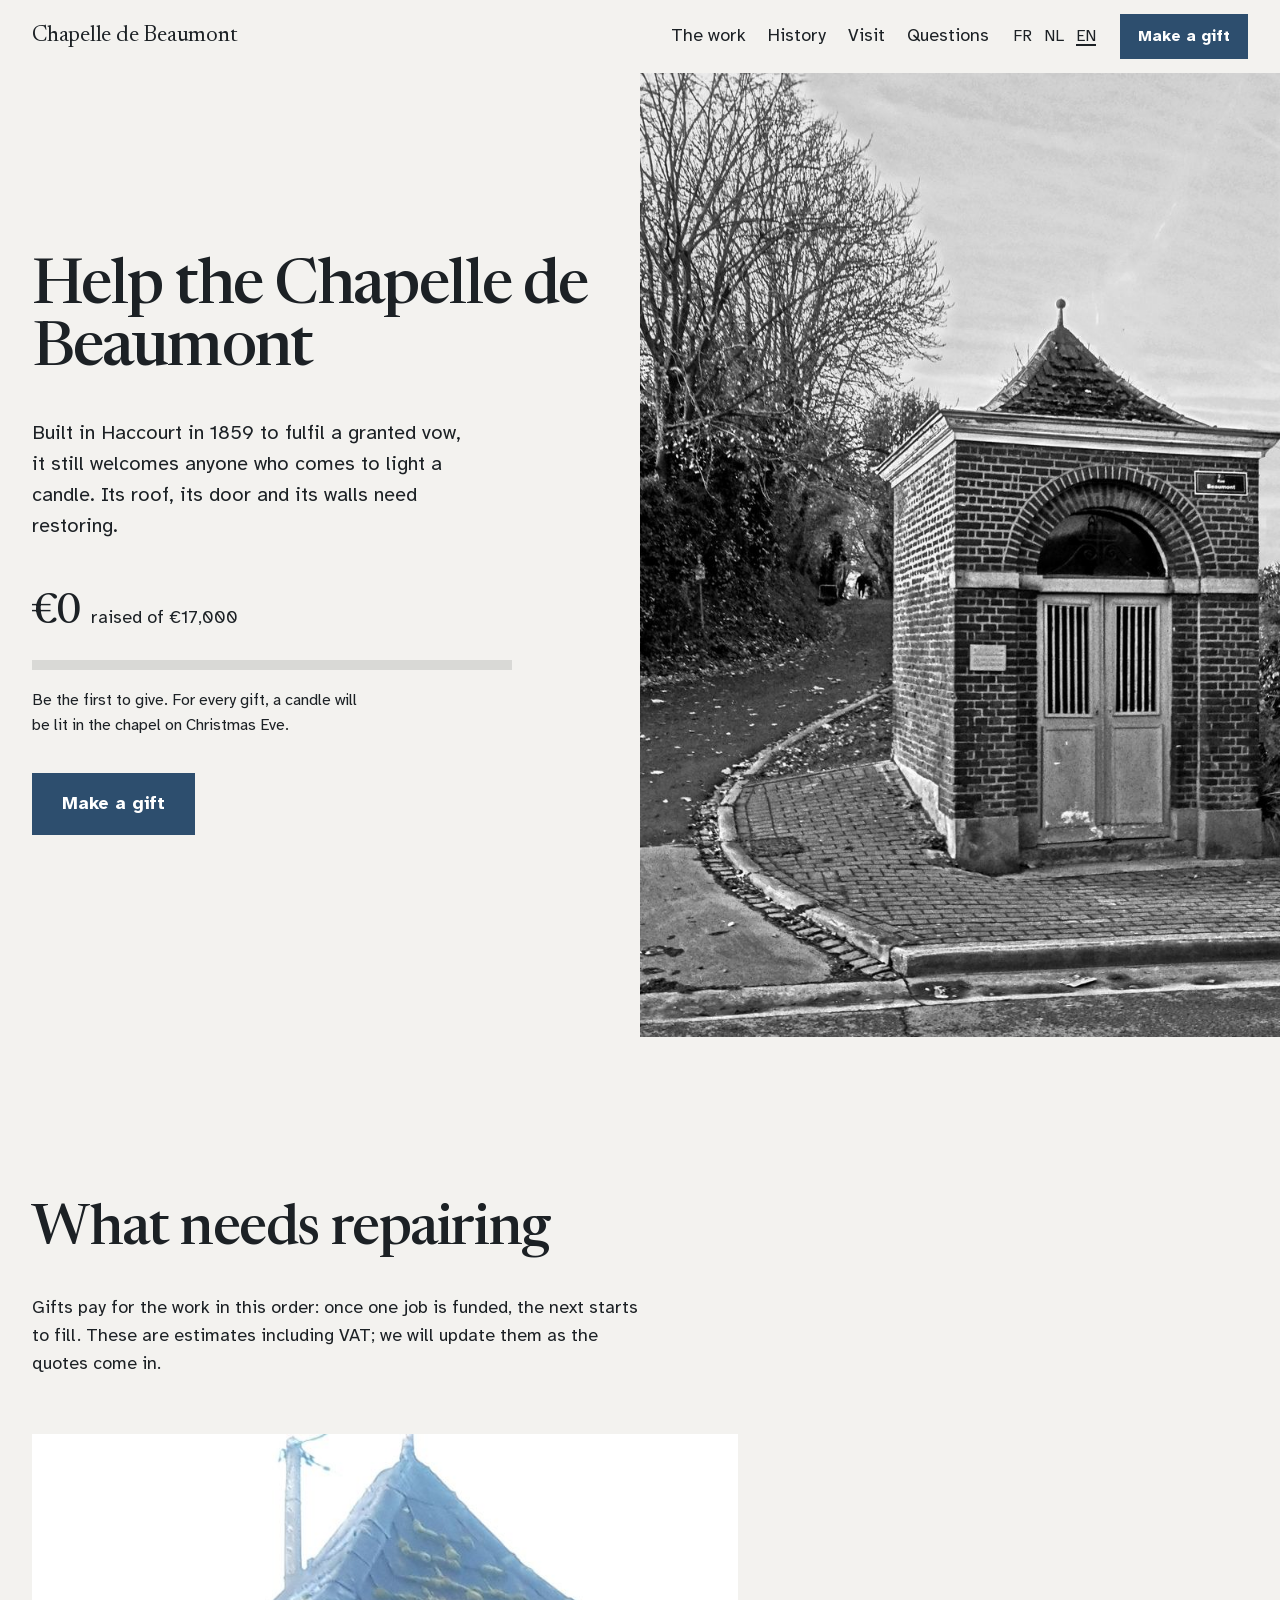
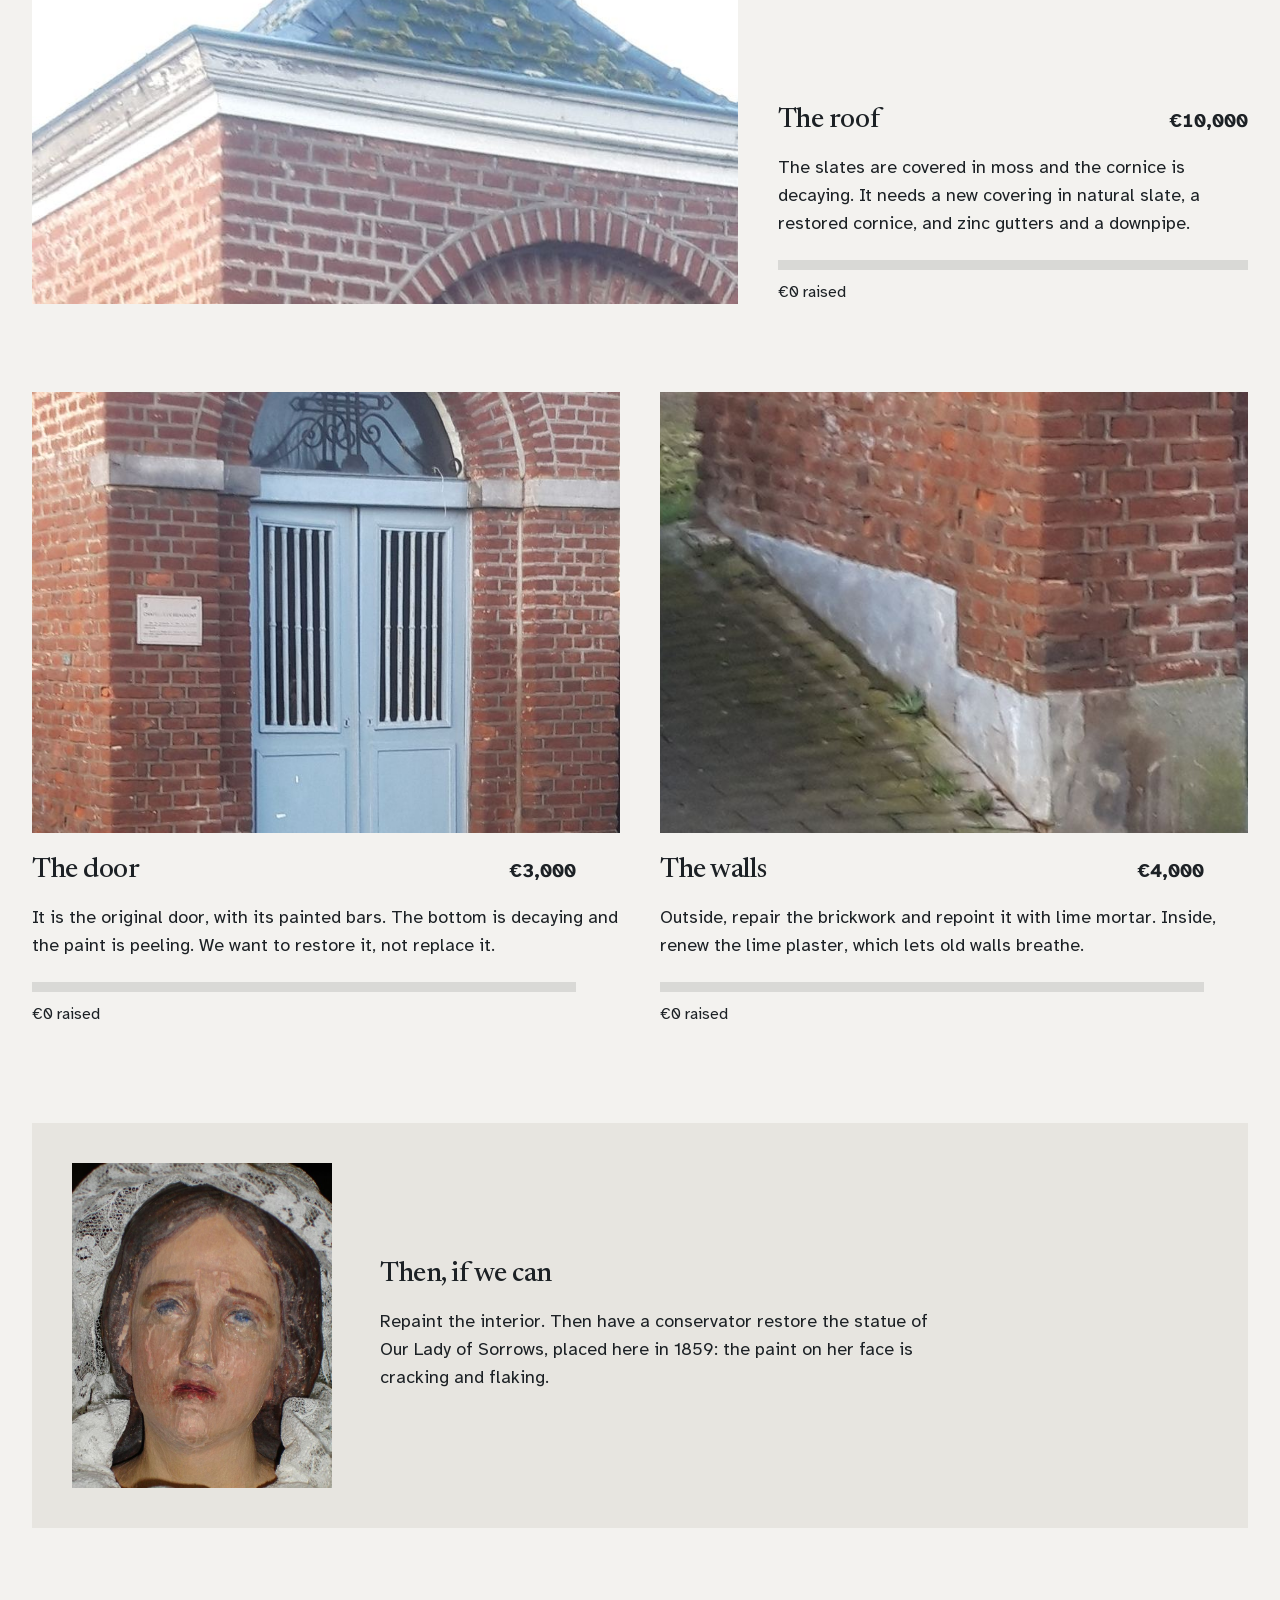
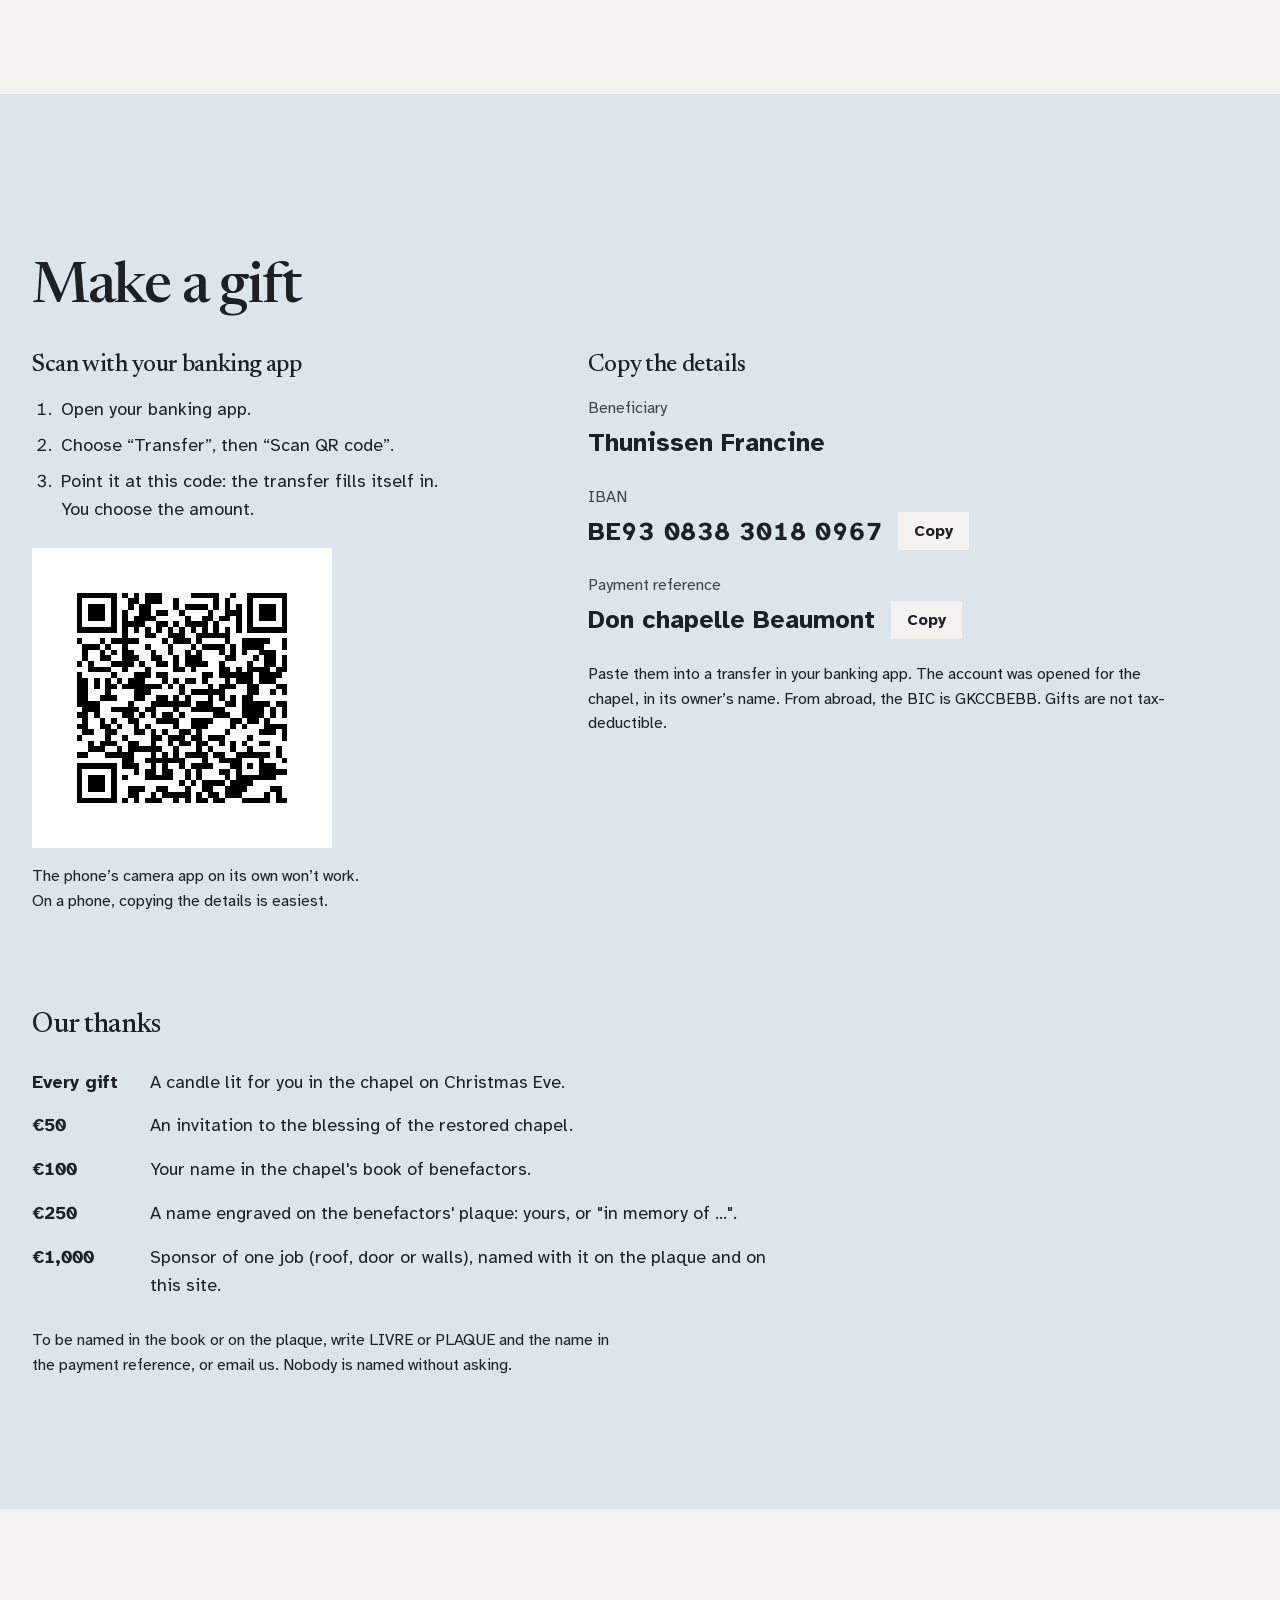
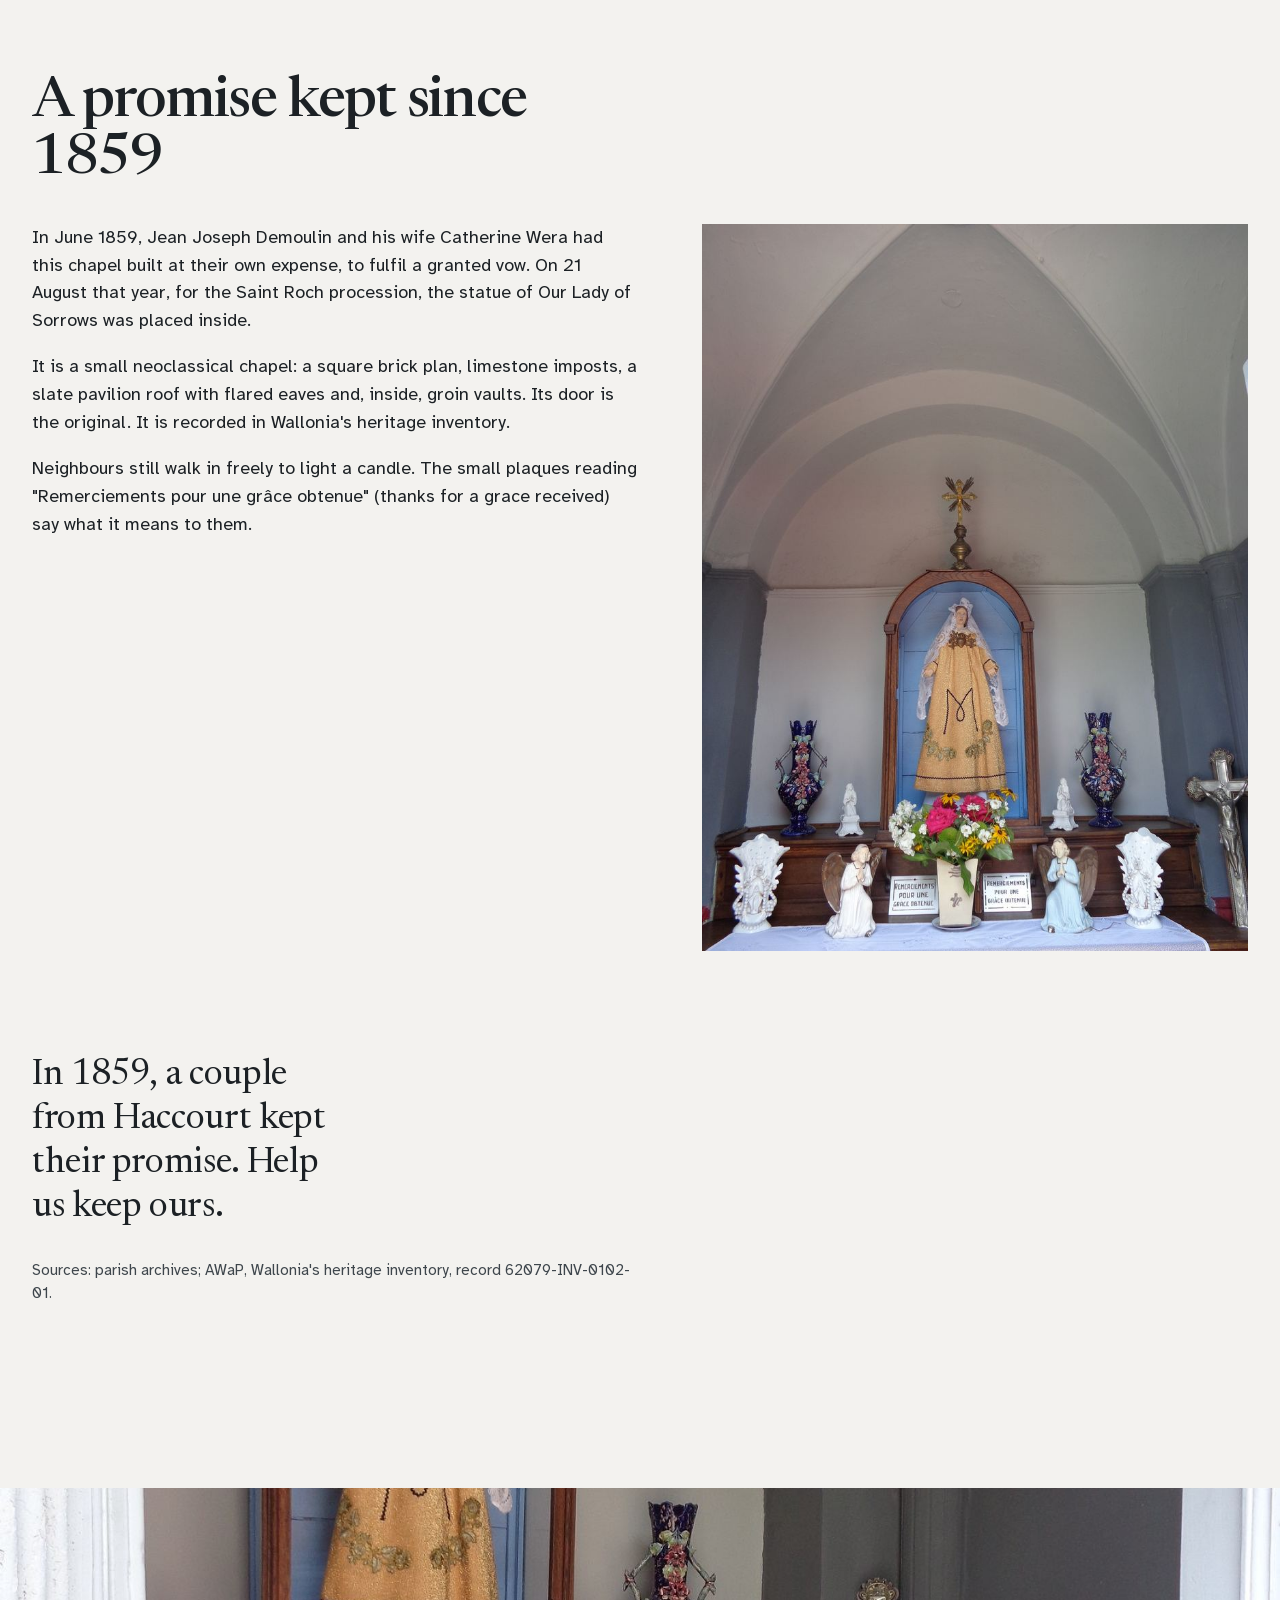
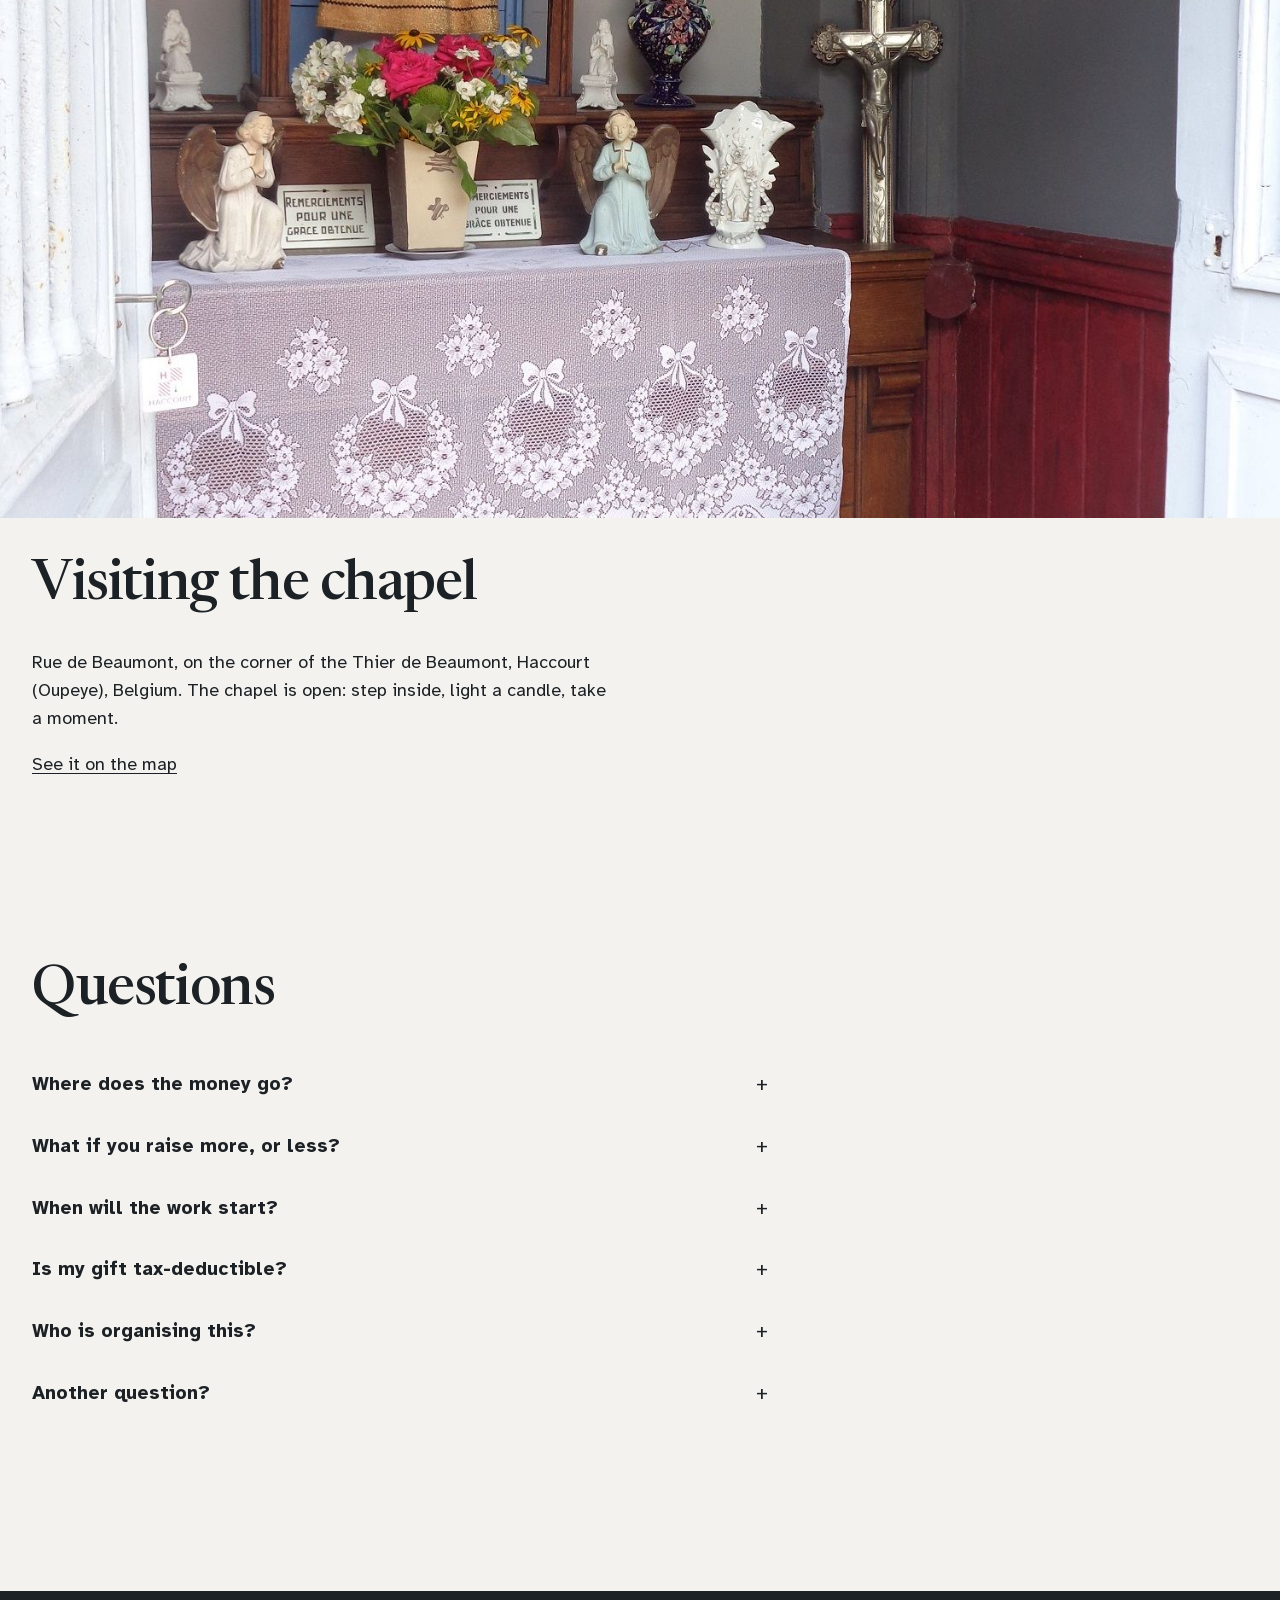
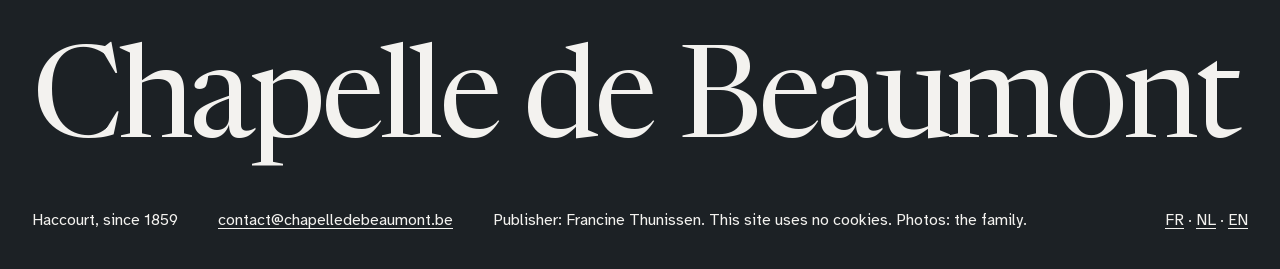
==== en/index.html @ ab26c01f "Donate section: two labelled ways to give, scan with the banking app (steps) or copy the details Co-" ====
<!doctype html>
<html lang="en">
<head>
<meta charset="utf-8">
<meta name="viewport" content="width=device-width, initial-scale=1">
<title>Chapelle de Beaumont, Haccourt: help us restore it</title>
<meta name="description" content="Built in 1859 in Haccourt, Belgium, the chapel of Our Lady of Sorrows needs a new roof, its original door restored and sound walls. We are raising €17,000.">
<link rel="canonical" href="https://chapelledebeaumont.be/en/">
<link rel="alternate" hreflang="fr" href="https://chapelledebeaumont.be/">
<link rel="alternate" hreflang="nl" href="https://chapelledebeaumont.be/nl/">
<link rel="alternate" hreflang="en" href="https://chapelledebeaumont.be/en/">
<meta property="og:type" content="website">
<meta property="og:url" content="https://chapelledebeaumont.be/en/">
<meta property="og:title" content="Help the Chapelle de Beaumont">
<meta property="og:description" content="Built in Haccourt in 1859 to fulfil a granted vow. We need €17,000 for the roof, the door and the walls. A candle on Christmas Eve for every gift.">
<meta property="og:image" content="https://chapelledebeaumont.be/img/og-en.jpg">
<meta property="og:locale" content="en_GB">
<meta name="theme-color" content="#F3F2EF">
<link rel="icon" href="/favicon.svg" type="image/svg+xml">
<link rel="stylesheet" href="/style.css">
<script type="module" src="/app.js"></script>
</head>
<body data-goal="17000" data-last-total="0" data-last-count="0" data-last-date="" data-sheet="">
<a class="skip" href="#content">Skip to content</a>

<header class="top">
  <a class="wordmark" href="/en/">Chapelle de Beaumont</a>
  <nav class="links" aria-label="Sections">
    <a href="#work">The work</a>
    <a href="#history">History</a>
    <a href="#visit">Visit</a>
    <a href="#questions">Questions</a>
  </nav>
  <nav class="langs" aria-label="Language">
    <a href="/" hreflang="fr" lang="fr">FR</a>
    <a href="/nl/" hreflang="nl" lang="nl">NL</a>
    <a href="/en/" aria-current="page" hreflang="en" lang="en">EN</a>
  </nav>
  <a class="btn btn-small" href="#give">Make a gift</a>
</header>

<main id="content">
  <section class="hero" aria-labelledby="title">
    <div class="hero-photo">
      <img src="/img/exterieur-nb-1600.jpg" srcset="/img/exterieur-nb-800.jpg 800w, /img/exterieur-nb-1600.jpg 1360w" sizes="(min-width: 900px) 50vw, 100vw" width="1360" height="2048" fetchpriority="high"
        alt="The chapel today, on the street corner: brick walls, a pointed slate roof covered in moss, a double door.">
    </div>
    <div class="hero-text">
      <h1 id="title">Help the Chapelle de Beaumont</h1>
      <p class="lede">Built in Haccourt in 1859 to fulfil a granted vow, it still welcomes anyone who comes to light a candle. Its roof, its door and its walls need restoring.</p>
      <div class="tally">
        <p class="sum"><strong data-total>€0</strong> raised of €17,000</p>
        <div class="bar" data-bar role="progressbar" aria-label="Amount raised" aria-valuemin="0" aria-valuemax="17000" aria-valuenow="0"></div>
        <p class="gifts"><span data-count>0</span> <span data-count-label data-zero="Be the first to give." data-one="gift received." data-many="gifts received.">gifts received.</span> For every gift, a candle will be lit in the chapel on Christmas Eve.</p>
      </div>
      <a class="btn" href="#give">Make a gift</a>
    </div>
  </section>

  <section class="works" id="work" aria-labelledby="work-title">
    <h2 id="work-title">What needs repairing</h2>
    <p class="intro">Gifts pay for the work in this order: once one job is funded, the next starts to fill. These are estimates including VAT; we will update them as the quotes come in.</p>

    <article class="job job-main" data-job="10000">
      <img src="/img/toit-1600.jpg" srcset="/img/toit-800.jpg 800w, /img/toit-1600.jpg 1600w" sizes="(min-width: 900px) 58vw, 100vw" loading="lazy"
        alt="The slate roof with moss on the slates, above the white cornice whose paint is flaking.">
      <div>
        <h3>The roof <span class="amount">€10,000</span></h3>
        <p>The slates are covered in moss and the cornice is decaying. It needs a new covering in natural slate, a restored cornice, and zinc gutters and a downpipe.</p>
        <div class="bar" aria-hidden="true"></div>
        <p class="raised"><span data-raised>€0</span> raised</p>
      </div>
    </article>

    <div class="job-pair">
      <article class="job" data-job="3000">
        <img src="/img/porte-1600.jpg" srcset="/img/porte-800.jpg 800w, /img/porte-1600.jpg 1600w" sizes="(min-width: 900px) 45vw, 100vw" loading="lazy"
          alt="The pale-blue double door with its bars; the paint is peeling at the bottom.">
        <h3>The door <span class="amount">€3,000</span></h3>
        <p>It is the original door, with its painted bars. The bottom is decaying and the paint is peeling. We want to restore it, not replace it.</p>
        <div class="bar" aria-hidden="true"></div>
        <p class="raised"><span data-raised>€0</span> raised</p>
      </article>
      <article class="job" data-job="4000">
        <img src="/img/murs-1600.jpg" srcset="/img/murs-800.jpg 800w, /img/murs-1600.jpg 1125w" sizes="(min-width: 900px) 45vw, 100vw" loading="lazy"
          alt="The brick wall and the bluestone base, stained green by algae.">
        <h3>The walls <span class="amount">€4,000</span></h3>
        <p>Outside, repair the brickwork and repoint it with lime mortar. Inside, renew the lime plaster, which lets old walls breathe.</p>
        <div class="bar" aria-hidden="true"></div>
        <p class="raised"><span data-raised>€0</span> raised</p>
      </article>
    </div>

    <div class="next">
      <img src="/img/visage-800.jpg" width="800" height="1000" loading="lazy"
        alt="The painted face of the statue of Our Lady; the paint is cracked and flaking.">
      <div>
        <h3>Then, if we can</h3>
        <p>Repaint the interior. Then have a conservator restore the statue of Our Lady of Sorrows, placed here in 1859: the paint on her face is cracking and flaking.</p>
      </div>
    </div>
  </section>

  <section class="give" id="give" aria-labelledby="give-title">
    <h2 id="give-title">Make a gift</h2>
    <div class="give-grid">
      <div class="bank">
        <h3>Copy the details</h3>
        <dl>
          <dt>Beneficiary</dt>
          <dd>Thunissen Francine</dd>
          <dt>IBAN</dt>
          <dd><span class="iban">BE93 0838 3018 0967</span> <button class="copy" type="button" data-copy="BE93083830180967" data-done="Copied">Copy</button></dd>
          <dt>Payment reference</dt>
          <dd>Don chapelle Beaumont <button class="copy" type="button" data-copy="Don chapelle Beaumont" data-done="Copied">Copy</button></dd>
        </dl>
        <p class="small">Paste them into a transfer in your banking app. The account was opened for the chapel, in its owner’s name. From abroad, the BIC is GKCCBEBB. Gifts are not tax-deductible.</p>
      </div>
      <div class="scan">
        <h3>Scan with your banking app</h3>
        <ol class="steps">
          <li>Open your banking app.</li>
          <li>Choose “Transfer”, then “Scan QR code”.</li>
          <li>Point it at this code: the transfer fills itself in. You choose the amount.</li>
        </ol>
        <div class="qr-tile"><img src="/qr-virement.svg?v=2" width="300" height="300" alt="Payment QR code: transfer to Thunissen Francine, BE93 0838 3018 0967, reference “Don chapelle Beaumont”."></div>
        <p class="small">The phone’s camera app on its own won’t work. On a phone, copying the details is easiest.</p>
      </div>
    </div>

    <h3>Our thanks</h3>
    <dl class="thanks">
      <dt>Every gift</dt><dd>A candle lit for you in the chapel on Christmas Eve.</dd>
      <dt>€50</dt><dd>An invitation to the blessing of the restored chapel.</dd>
      <dt>€100</dt><dd>Your name in the chapel's book of benefactors.</dd>
      <dt>€250</dt><dd>A name engraved on the benefactors' plaque: yours, or "in memory of …".</dd>
      <dt>€1,000</dt><dd>Sponsor of one job (roof, door or walls), named with it on the plaque and on this site.</dd>
    </dl>
    <p class="small">To be named in the book or on the plaque, write LIVRE or PLAQUE and the name in the payment reference, or email us. Nobody is named without asking.</p>
  </section>

  <section class="story" id="history" aria-labelledby="history-title">
    <h2 id="history-title">A promise kept since 1859</h2>
    <div class="story-grid">
      <div class="story-text">
        <p>In June 1859, Jean Joseph Demoulin and his wife Catherine Wera had this chapel built at their own expense, to fulfil a granted vow. On 21 August that year, for the Saint Roch procession, the statue of Our Lady of Sorrows was placed inside.</p>
        <p>It is a small neoclassical chapel: a square brick plan, limestone imposts, a slate pavilion roof with flared eaves and, inside, groin vaults. Its door is the original. It is recorded in Wallonia's heritage inventory.</p>
        <p>Neighbours still walk in freely to light a candle. The small plaques reading "Remerciements pour une grâce obtenue" (thanks for a grace received) say what it means to them.</p>
      </div>
      <img src="/img/interieur-1600.jpg" srcset="/img/interieur-800.jpg 800w, /img/interieur-1600.jpg 1500w" sizes="(min-width: 900px) 45vw, 100vw" loading="lazy"
        alt="The altar: the dressed statue of Our Lady of Sorrows in her blue niche, between vases, angels and plaques of thanks.">
    </div>
    <blockquote class="statement"><p>In 1859, a couple from Haccourt kept their promise. Help us keep ours.</p></blockquote>
    <p class="source">Sources: parish archives; AWaP, Wallonia's heritage inventory, record 62079-INV-0102-01.</p>
  </section>

  <section class="visit" id="visit" aria-labelledby="visit-title">
    <img src="/img/bougies-1600.jpg" srcset="/img/bougies-800.jpg 800w, /img/bougies-1600.jpg 1500w" sizes="100vw" loading="lazy"
      alt="The interior seen through the open door: the statue, flowers and lit candles.">
    <div class="visit-text">
      <h2 id="visit-title">Visiting the chapel</h2>
      <p>Rue de Beaumont, on the corner of the Thier de Beaumont, Haccourt (Oupeye), Belgium. The chapel is open: step inside, light a candle, take a moment.</p>
      <p><a href="https://maps.app.goo.gl/DFtRdm73fBxWgoe66">See it on the map</a></p>
    </div>
  </section>

  <section class="faq" id="questions" aria-labelledby="questions-title">
    <h2 id="questions-title">Questions</h2>
    <details><summary>Where does the money go?</summary><p>Into a savings account opened for the chapel, in the name of its owner, Francine Thunissen. It is used only for the work. We will post progress and spending here.</p></details>
    <details><summary>What if you raise more, or less?</summary><p>The work is done in order: the roof, the door, then the walls. Any money left over goes to the next job: the interior paintwork, then the statue.</p></details>
    <details><summary>When will the work start?</summary><p>Once the money for the roof is in and the Walloon Region has answered our request for a small-heritage grant: the rules forbid starting before its decision. We will announce the date here.</p></details>
    <details><summary>Is my gift tax-deductible?</summary><p>No. The chapel belongs to a family, not to a registered charity.</p></details>
    <details><summary>Who is organising this?</summary><p>Francine Thunissen, the chapel's owner, with her family.</p></details>
    <details><summary>Another question?</summary><p>Email <a href="mailto:contact@chapelledebeaumont.be">contact@chapelledebeaumont.be</a>.</p></details>
  </section>
</main>

<footer class="foot">
  <p class="foot-name">Chapelle de Beaumont</p>
  <div class="foot-row">
    <p>Haccourt, since 1859</p>
    <p><a href="mailto:contact@chapelledebeaumont.be">contact@chapelledebeaumont.be</a></p>
    <p>Publisher: Francine Thunissen. This site uses no cookies. Photos: the family.</p>
    <nav aria-label="Language"><a href="/" lang="fr">FR</a> · <a href="/nl/" lang="nl">NL</a> · <a href="/en/" lang="en">EN</a></nav>
  </div>
</footer>
</body>
</html>
---- style.css ----
@font-face {
  font-family: 'Atkinson Hyperlegible';
  font-style: normal;
  font-weight: 400;
  font-display: swap;
  src: url(/fonts/atkinson-hyperlegible-400-latin-ext.woff2) format('woff2');
  unicode-range: U+0100-02BA, U+02BD-02C5, U+02C7-02CC, U+02CE-02D7, U+02DD-02FF, U+0304, U+0308, U+0329, U+1D00-1DBF, U+1E00-1E9F, U+1EF2-1EFF, U+2020, U+20A0-20AB, U+20AD-20C4, U+2113, U+2C60-2C7F, U+A720-A7FF;
}
@font-face {
  font-family: 'Atkinson Hyperlegible';
  font-style: normal;
  font-weight: 400;
  font-display: swap;
  src: url(/fonts/atkinson-hyperlegible-400-latin.woff2) format('woff2');
  unicode-range: U+0000-00FF, U+0131, U+0152-0153, U+02BB-02BC, U+02C6, U+02DA, U+02DC, U+0304, U+0308, U+0329, U+2000-206F, U+20AC, U+2122, U+2191, U+2193, U+2212, U+2215, U+FEFF, U+FFFD;
}
@font-face {
  font-family: 'Atkinson Hyperlegible';
  font-style: normal;
  font-weight: 700;
  font-display: swap;
  src: url(/fonts/atkinson-hyperlegible-700-latin-ext.woff2) format('woff2');
  unicode-range: U+0100-02BA, U+02BD-02C5, U+02C7-02CC, U+02CE-02D7, U+02DD-02FF, U+0304, U+0308, U+0329, U+1D00-1DBF, U+1E00-1E9F, U+1EF2-1EFF, U+2020, U+20A0-20AB, U+20AD-20C4, U+2113, U+2C60-2C7F, U+A720-A7FF;
}
@font-face {
  font-family: 'Atkinson Hyperlegible';
  font-style: normal;
  font-weight: 700;
  font-display: swap;
  src: url(/fonts/atkinson-hyperlegible-700-latin.woff2) format('woff2');
  unicode-range: U+0000-00FF, U+0131, U+0152-0153, U+02BB-02BC, U+02C6, U+02DA, U+02DC, U+0304, U+0308, U+0329, U+2000-206F, U+20AC, U+2122, U+2191, U+2193, U+2212, U+2215, U+FEFF, U+FFFD;
}
@font-face {
  font-family: 'Newsreader';
  font-style: normal;
  font-weight: 400 600;
  font-display: swap;
  src: url(/fonts/newsreader-400-600-latin-ext.woff2) format('woff2');
  unicode-range: U+0100-02BA, U+02BD-02C5, U+02C7-02CC, U+02CE-02D7, U+02DD-02FF, U+0304, U+0308, U+0329, U+1D00-1DBF, U+1E00-1E9F, U+1EF2-1EFF, U+2020, U+20A0-20AB, U+20AD-20C4, U+2113, U+2C60-2C7F, U+A720-A7FF;
}
@font-face {
  font-family: 'Newsreader';
  font-style: normal;
  font-weight: 400 600;
  font-display: swap;
  src: url(/fonts/newsreader-400-600-latin.woff2) format('woff2');
  unicode-range: U+0000-00FF, U+0131, U+0152-0153, U+02BB-02BC, U+02C6, U+02DA, U+02DC, U+0304, U+0308, U+0329, U+2000-206F, U+20AC, U+2122, U+2191, U+2193, U+2212, U+2215, U+FEFF, U+FFFD;
}
:root {
  --ground: #F3F2EF;
  --ink: #1C2125;
  --muted: #3E464C;
  --accent: #2D4E6E;
  --accent-hover: #233F5A;
  --field: #DCE5EC;
  --tone: #E7E5E0;
  --flame: #E9A23B;
  --serif: "Newsreader", Georgia, "Times New Roman", serif;
  --sans: "Atkinson Hyperlegible", system-ui, sans-serif;
  --ease-out: cubic-bezier(0.23, 1, 0.32, 1);
  --gutter: clamp(16px, 4vw, 32px);
  --gap: clamp(96px, 13vw, 200px);
}

* { box-sizing: border-box; }
html { -webkit-text-size-adjust: 100%; scroll-behavior: smooth; }
body { margin: 0; background: var(--ground); color: var(--ink); font: 400 1.125rem/1.55 var(--sans); }
img { display: block; max-width: 100%; height: auto; }
a { color: inherit; text-underline-offset: 0.18em; }
:focus-visible { outline: 3px solid var(--flame); outline-offset: 3px; }

h1, h2, h3 { font-family: var(--serif); font-weight: 500; margin: 0; }
h1 { font-size: clamp(2.6rem, 4.9vw, 4.6rem); line-height: 0.98; letter-spacing: -0.03em; max-width: 15ch; }
h2 { font-size: clamp(2.1rem, 4.4vw, 3.6rem); line-height: 1.02; letter-spacing: -0.025em; margin-bottom: 0.6em; max-width: 16ch; }
h3 { font-size: clamp(1.5rem, 2.2vw, 1.9rem); line-height: 1.1; letter-spacing: -0.015em; }

.skip { position: absolute; left: -9999px; }
.skip:focus { left: var(--gutter); top: 8px; z-index: 2; background: var(--ink); color: var(--ground); padding: 8px 14px; }

/* Header */
.top { display: flex; align-items: center; gap: 24px; padding: 14px var(--gutter); }
.wordmark { font-family: var(--serif); font-size: 1.4rem; letter-spacing: -0.01em; text-decoration: none; margin-right: auto; }
.links, .langs { display: flex; gap: 22px; }
.langs { gap: 12px; font-size: 1rem; }
.links a, .langs a { text-decoration: none; }
.langs [aria-current] { text-decoration: underline; text-decoration-thickness: 2px; }
@media (hover: hover) and (pointer: fine) {
  .links a:hover, .langs a:hover { text-decoration: underline; }
}
@media (max-width: 899px) { .links, .top .btn-small { display: none; } }

/* Buttons */
.btn {
  display: inline-block; background: var(--accent); color: #fff; font-weight: 700; text-decoration: none;
  padding: 17px 30px; transition: transform 160ms var(--ease-out), background-color 160ms ease;
}
.btn:active { transform: scale(0.97); }
@media (hover: hover) and (pointer: fine) { .btn:hover { background: var(--accent-hover); } }
.btn-small { padding: 10px 18px; font-size: 1rem; }

/* Hero */
.hero-photo img { width: 100%; aspect-ratio: 4 / 5; object-fit: cover; object-position: 50% 45%; }
.hero-text { padding: 32px var(--gutter) 0; }
.lede { font-size: 1.25rem; max-width: 34ch; margin: 36px 0 0; }
.tally { margin: 40px 0 36px; max-width: 30rem; }
.sum { margin: 0 0 14px; }
.sum strong { font-family: var(--serif); font-size: 2.6rem; font-weight: 500; letter-spacing: -0.02em; font-variant-numeric: tabular-nums; margin-right: 6px; }
@media (min-width: 900px) {
  .hero { display: grid; grid-template-columns: minmax(0, 1fr) minmax(0, 1fr); min-height: calc(100svh - 70px); }
  .hero-photo { order: 2; }
  .hero-photo img { height: 100%; aspect-ratio: auto; }
  .hero-text { align-self: center; padding: 48px var(--gutter) 64px; }
}

/* Progress */
.bar { height: 10px; background: rgba(28, 33, 37, 0.12); position: relative; overflow: hidden; }
.bar::after {
  content: ""; position: absolute; inset: 0; background: var(--accent);
  transform-origin: left; transform: scaleX(var(--p, 0)); transition: transform 900ms var(--ease-out);
}
.gifts { margin: 18px 0 0; font-size: 1rem; max-width: 34ch; }

/* Sections */
section:not(.hero) { padding: var(--gap) var(--gutter) 0; }
.intro { max-width: 52ch; margin: 0 0 56px; }
.job img { width: 100%; aspect-ratio: 4 / 3; object-fit: cover; margin-bottom: 22px; }
.job h3 { display: flex; justify-content: space-between; align-items: baseline; gap: 16px; max-width: 34rem; }
.amount { font-family: var(--sans); font-size: 1.2rem; font-weight: 700; letter-spacing: 0; font-variant-numeric: tabular-nums; }
.job p { max-width: 52ch; }
.job .bar { max-width: 34rem; margin-top: 22px; }
.raised { font-size: 1rem; margin: 10px 0 0; }
.job-main img { aspect-ratio: 3 / 2; }
.job-pair { display: grid; gap: 64px; margin-top: 88px; }
@media (min-width: 900px) {
  .job-main { display: grid; grid-template-columns: minmax(0, 1.5fr) minmax(0, 1fr); gap: 40px; align-items: end; }
  .job-main img { margin-bottom: 0; }
  .job-pair { grid-template-columns: 1fr 1fr; gap: 40px; }
}

.next { display: grid; gap: 28px; margin-top: 96px; background: var(--tone); padding: 28px; }
.next img { width: 100%; max-width: 320px; aspect-ratio: 4 / 5; object-fit: cover; }
.next p { max-width: 46ch; margin-bottom: 0; }
@media (min-width: 700px) { .next { grid-template-columns: 260px minmax(0, 1fr); align-items: center; padding: 40px; gap: 48px; } }

/* Give */
section.give { background: var(--field); margin-top: var(--gap); padding-bottom: clamp(80px, 9vw, 140px); }
.give-grid { display: grid; gap: 48px; }
@media (min-width: 900px) { .give-grid { grid-template-columns: minmax(0, 1fr) minmax(0, 1.3fr); } .give-grid .scan { order: -1; } }
.bank dl { margin: 0 0 20px; }
.bank dt { color: var(--muted); font-size: 1rem; }
.bank dd { margin: 2px 0 22px; font-size: clamp(1.3rem, 2.4vw, 1.6rem); font-weight: 700; display: flex; flex-wrap: wrap; align-items: center; gap: 10px 16px; }
.iban { font-variant-numeric: tabular-nums; letter-spacing: 0.03em; }
.copy {
  font: 700 1rem var(--sans); background: var(--ground); color: var(--ink); border: 0; padding: 9px 16px; cursor: pointer;
  transition: transform 160ms var(--ease-out), background-color 160ms ease, color 160ms ease;
}
.copy:active { transform: scale(0.97); }
.copy[data-copied] { background: var(--accent); color: #fff; }
.qr-tile { background: #fff; width: min(100%, 300px); aspect-ratio: 1; padding: 22px; display: grid; place-items: center; text-align: center; color: var(--muted); font-size: 1rem; }
.qr-tile img { width: 100%; height: auto; }
.give > h3 { margin-top: 80px; }
.give-grid h3 { font-size: 1.5rem; margin-bottom: 18px; }
.steps { margin: 0 0 24px; padding-left: 1.4em; max-width: 36ch; }
.steps li { margin-bottom: 8px; padding-left: 4px; }
.scan .small { margin-top: 16px; max-width: 34ch; }
.thanks { display: grid; grid-template-columns: max-content minmax(0, 1fr); gap: 16px 32px; margin: 28px 0; max-width: 46rem; }
.thanks dt { font-weight: 700; font-variant-numeric: tabular-nums; }
.thanks dd { margin: 0; }
.small { font-size: 1rem; max-width: 60ch; }

/* Story */
.story-grid { display: grid; gap: 40px; }
.story-text p { max-width: 58ch; margin: 0 0 1em; }
.story-grid img { width: 100%; aspect-ratio: 3 / 4; object-fit: cover; }
@media (min-width: 900px) { .story-grid { grid-template-columns: minmax(0, 1fr) minmax(0, 0.9fr); gap: 64px; align-items: start; } }
.statement { margin: 104px 0 0; max-width: 26ch; }
.statement p { font-family: var(--serif); font-size: clamp(1.55rem, 3vw, 2.25rem); line-height: 1.22; letter-spacing: -0.01em; margin: 0; }
.source { font-size: 0.95rem; color: var(--muted); margin-top: 28px; max-width: 60ch; }

/* Visit */
section.visit { padding-left: 0; padding-right: 0; }
.visit img { width: 100%; height: min(70vh, 640px); object-fit: cover; object-position: 50% 55%; }
.visit-text { padding: 40px var(--gutter) 0; max-width: 40rem; }

/* Questions */
.faq details { padding: 16px 0; max-width: 46rem; }
.faq summary { font-weight: 700; font-size: 1.2rem; cursor: pointer; list-style: none; display: flex; justify-content: space-between; gap: 16px; }
.faq summary::-webkit-details-marker { display: none; }
.faq summary::after { content: "+"; font-weight: 400; }
.faq details[open] summary::after { content: "–"; }
.faq details p { margin: 10px 0 0; max-width: 60ch; }

/* Footer */
.foot { margin-top: var(--gap); background: var(--ink); color: var(--ground); padding: 56px var(--gutter) 36px; }
.foot-name { font-family: var(--serif); font-size: clamp(2.6rem, 10vw, 9rem); line-height: 0.95; letter-spacing: -0.035em; margin: 0 0 40px; }
.foot-row { display: grid; gap: 10px; font-size: 1rem; }
.foot-row p { margin: 0; }
@media (min-width: 900px) { .foot-row { grid-template-columns: auto auto minmax(0, 1fr) auto; gap: 40px; } }

@media (prefers-reduced-motion: reduce) {
  html { scroll-behavior: auto; }
  .bar::after { transition: none; }
}
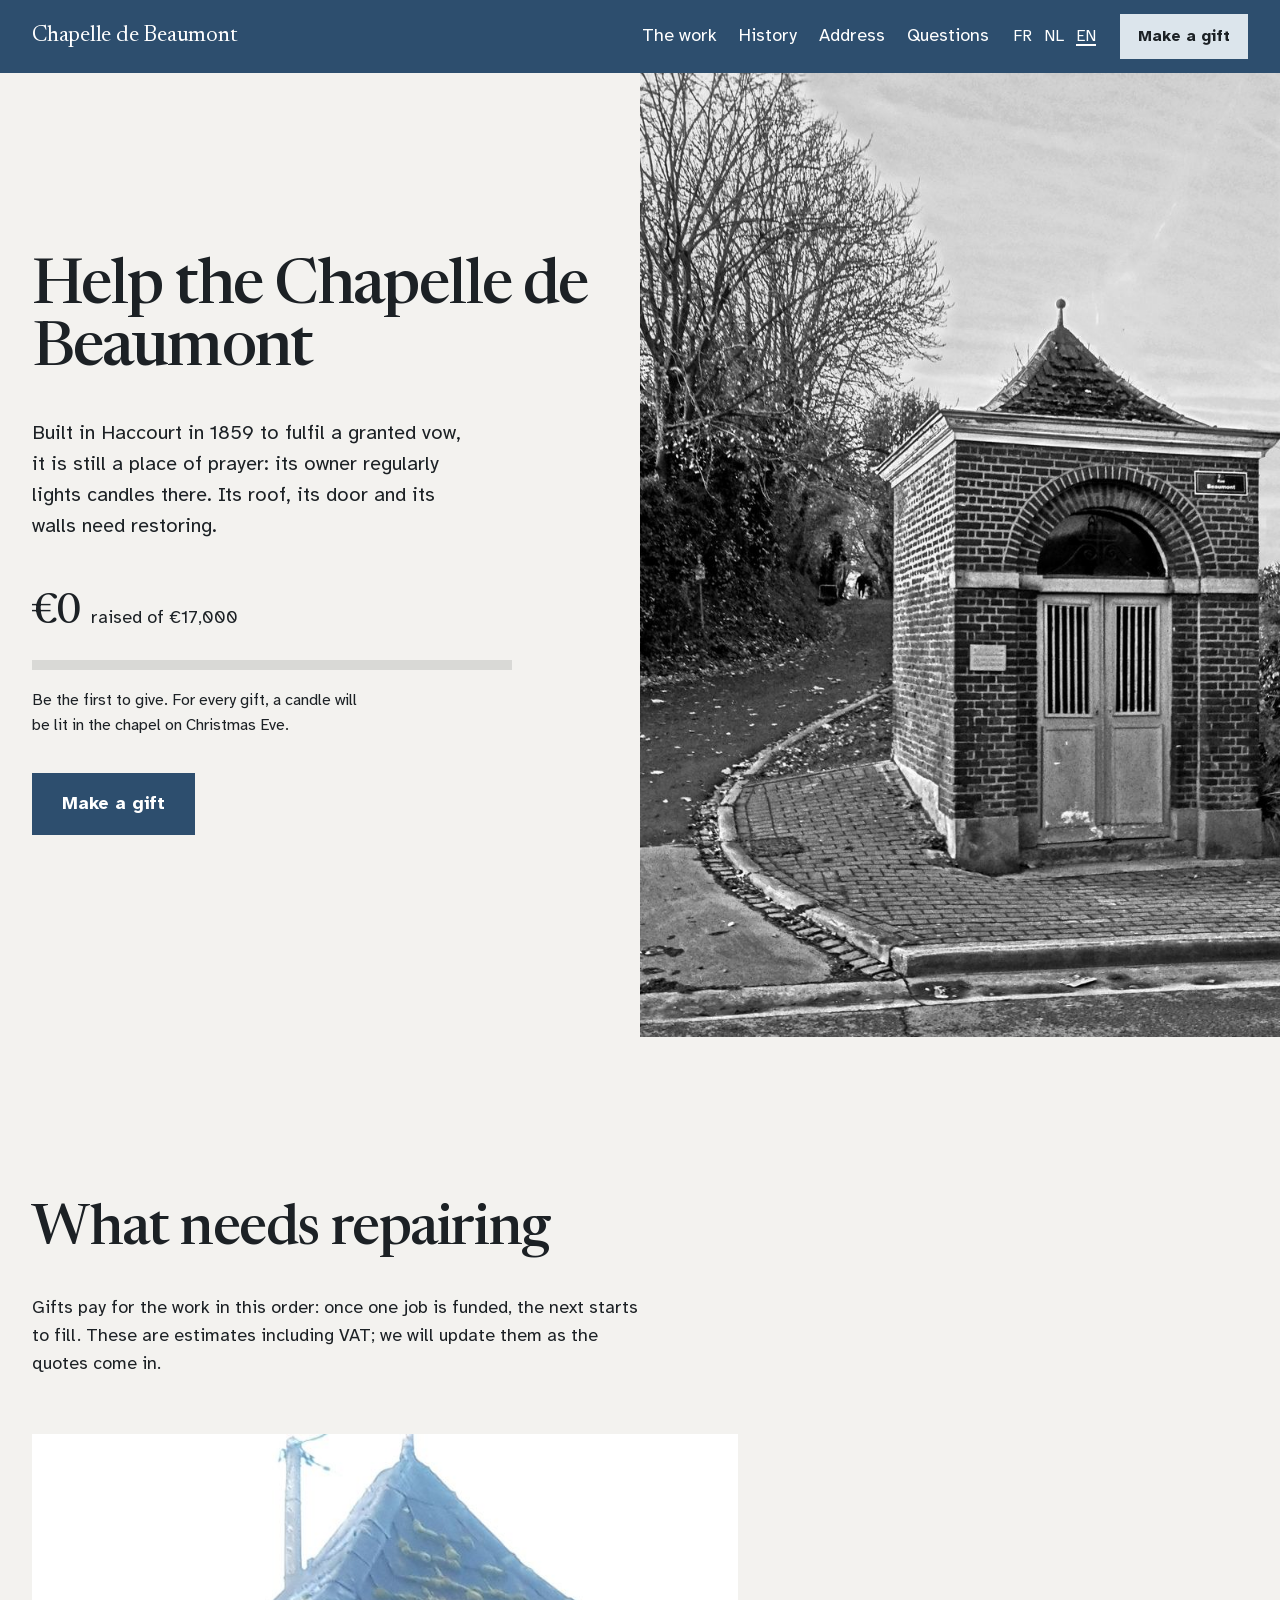
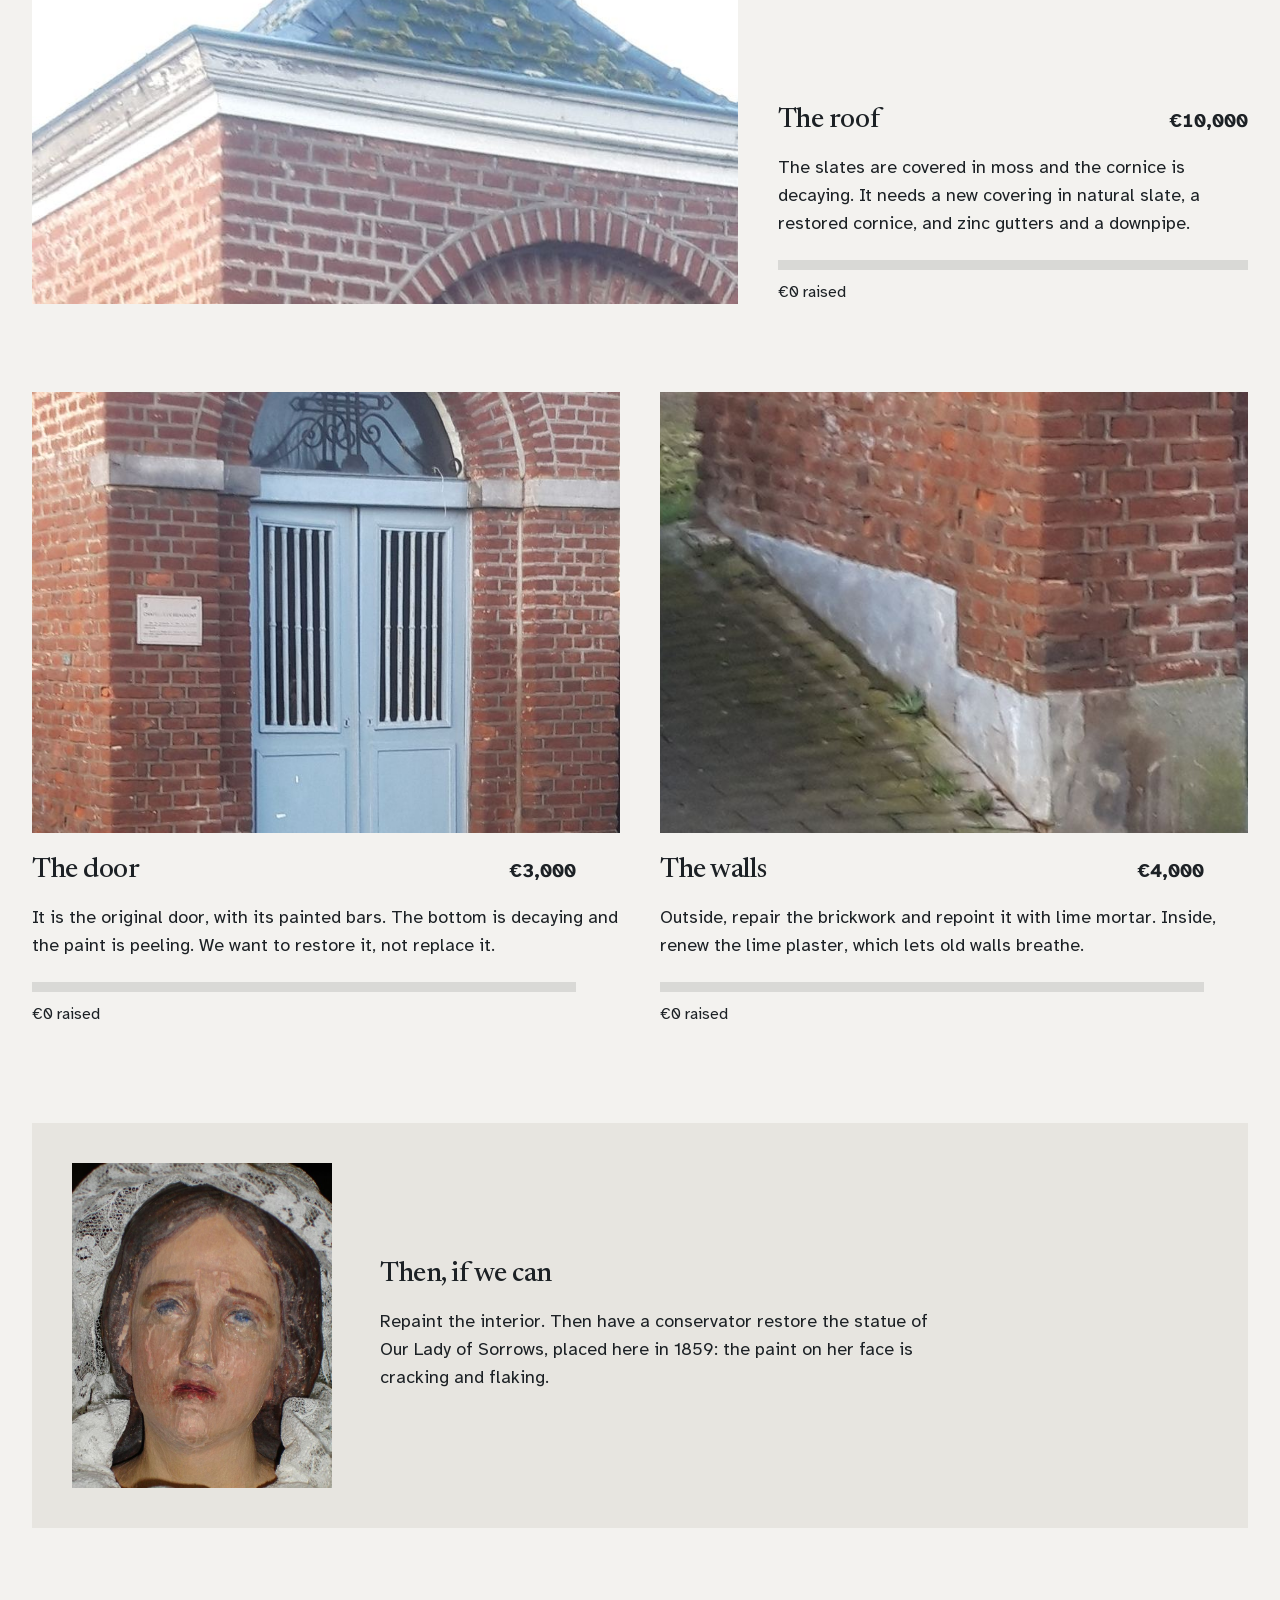
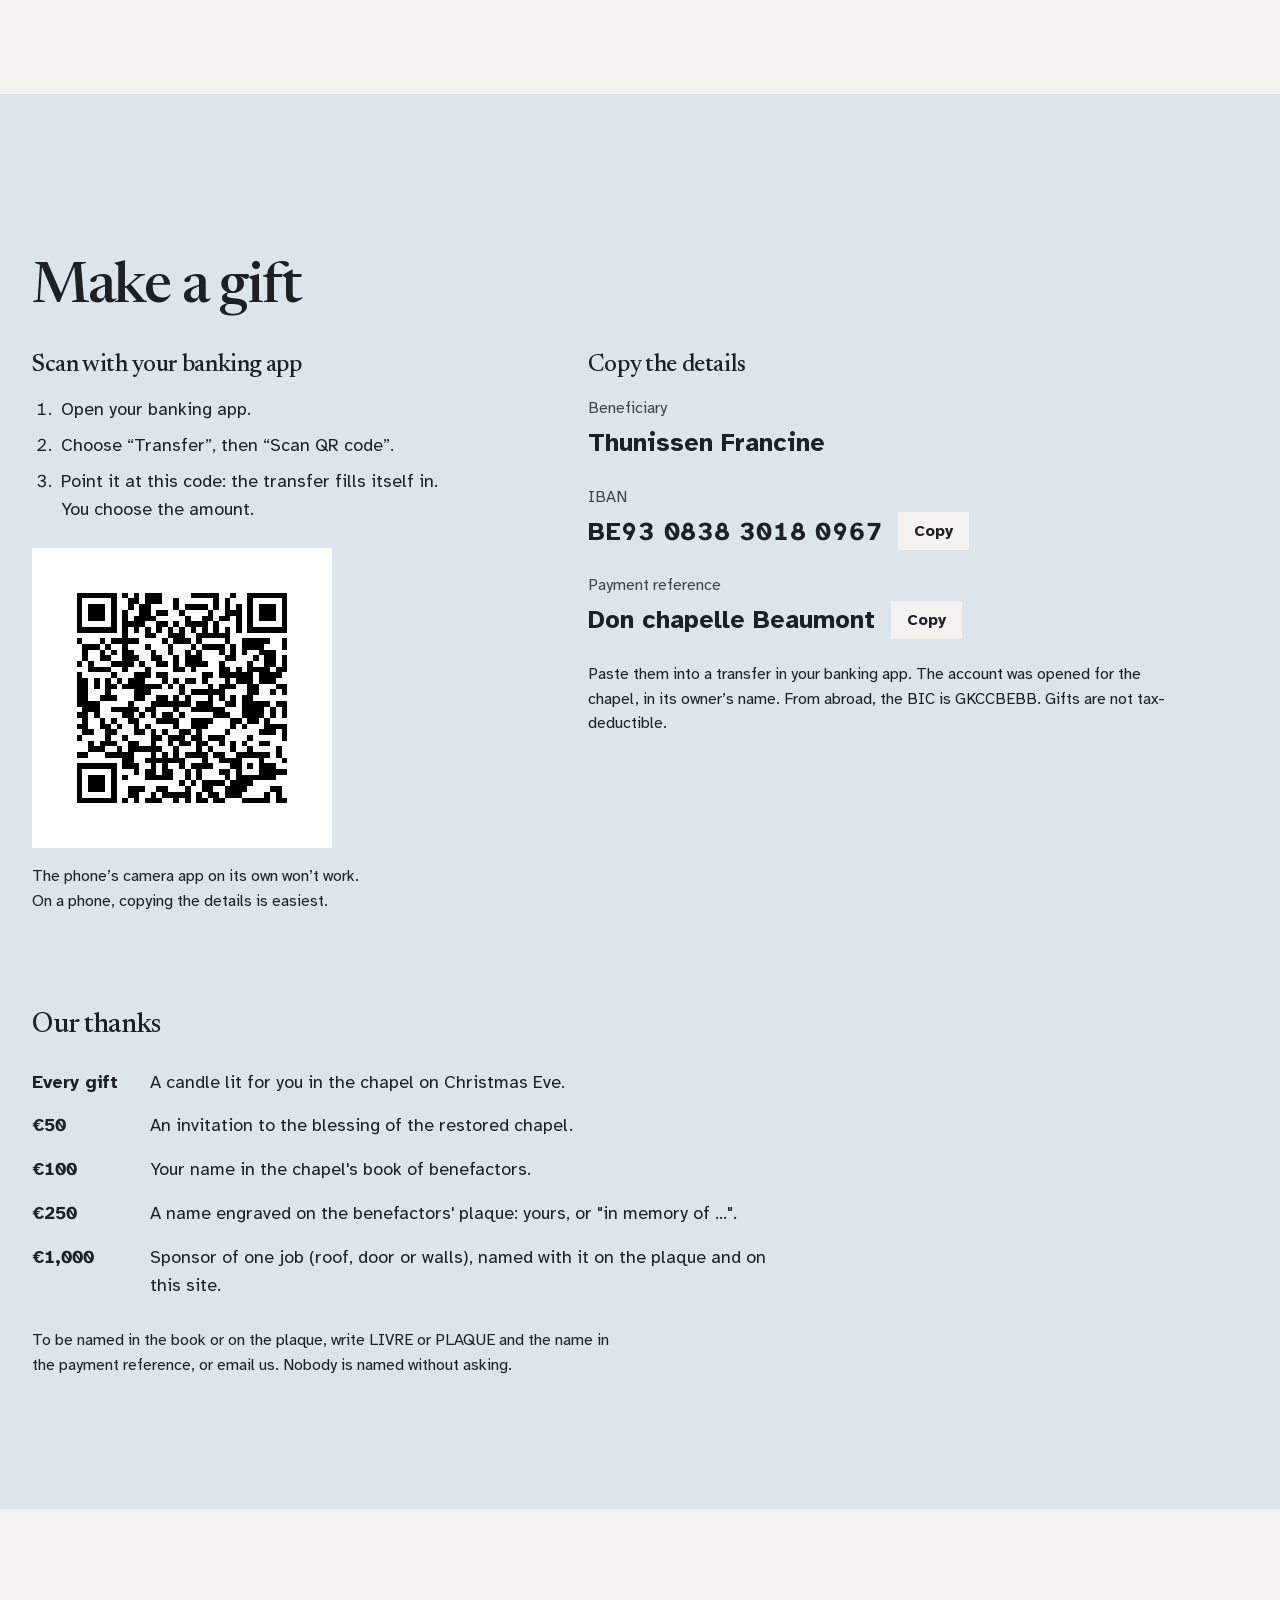
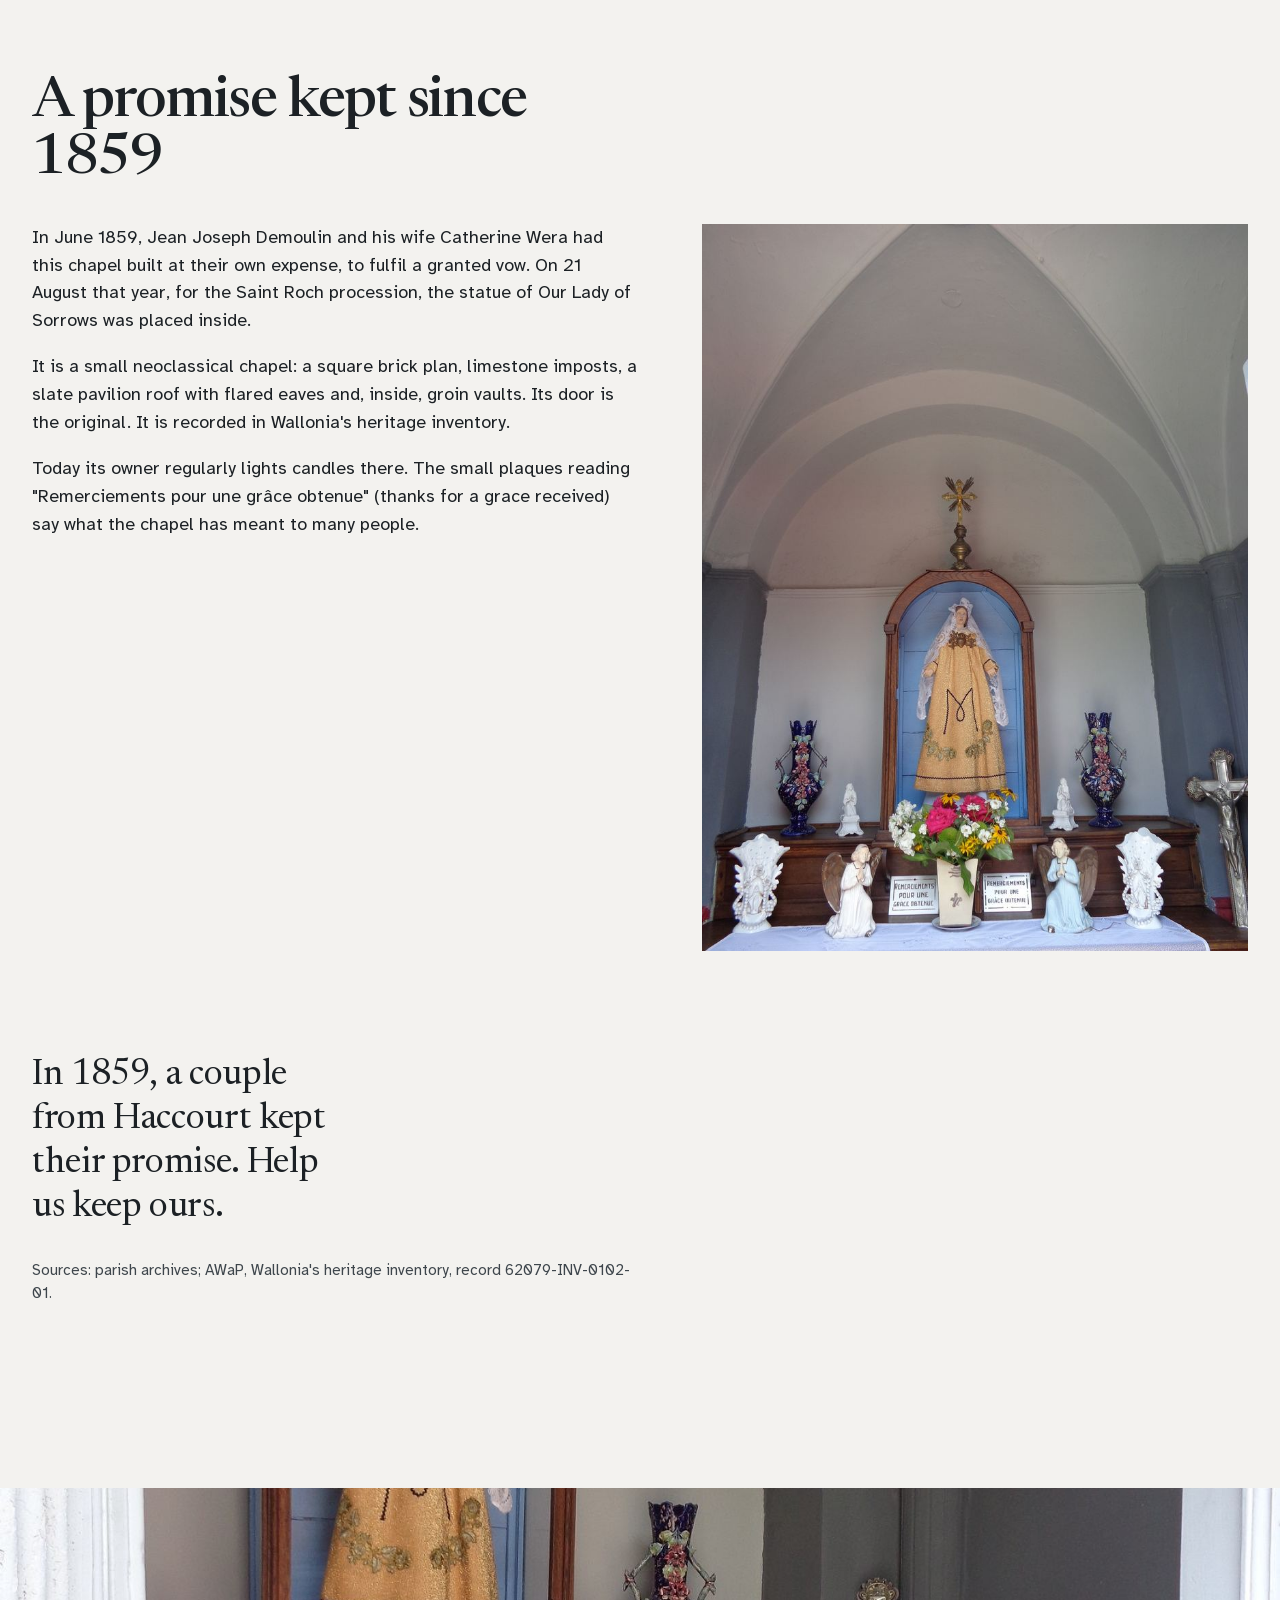
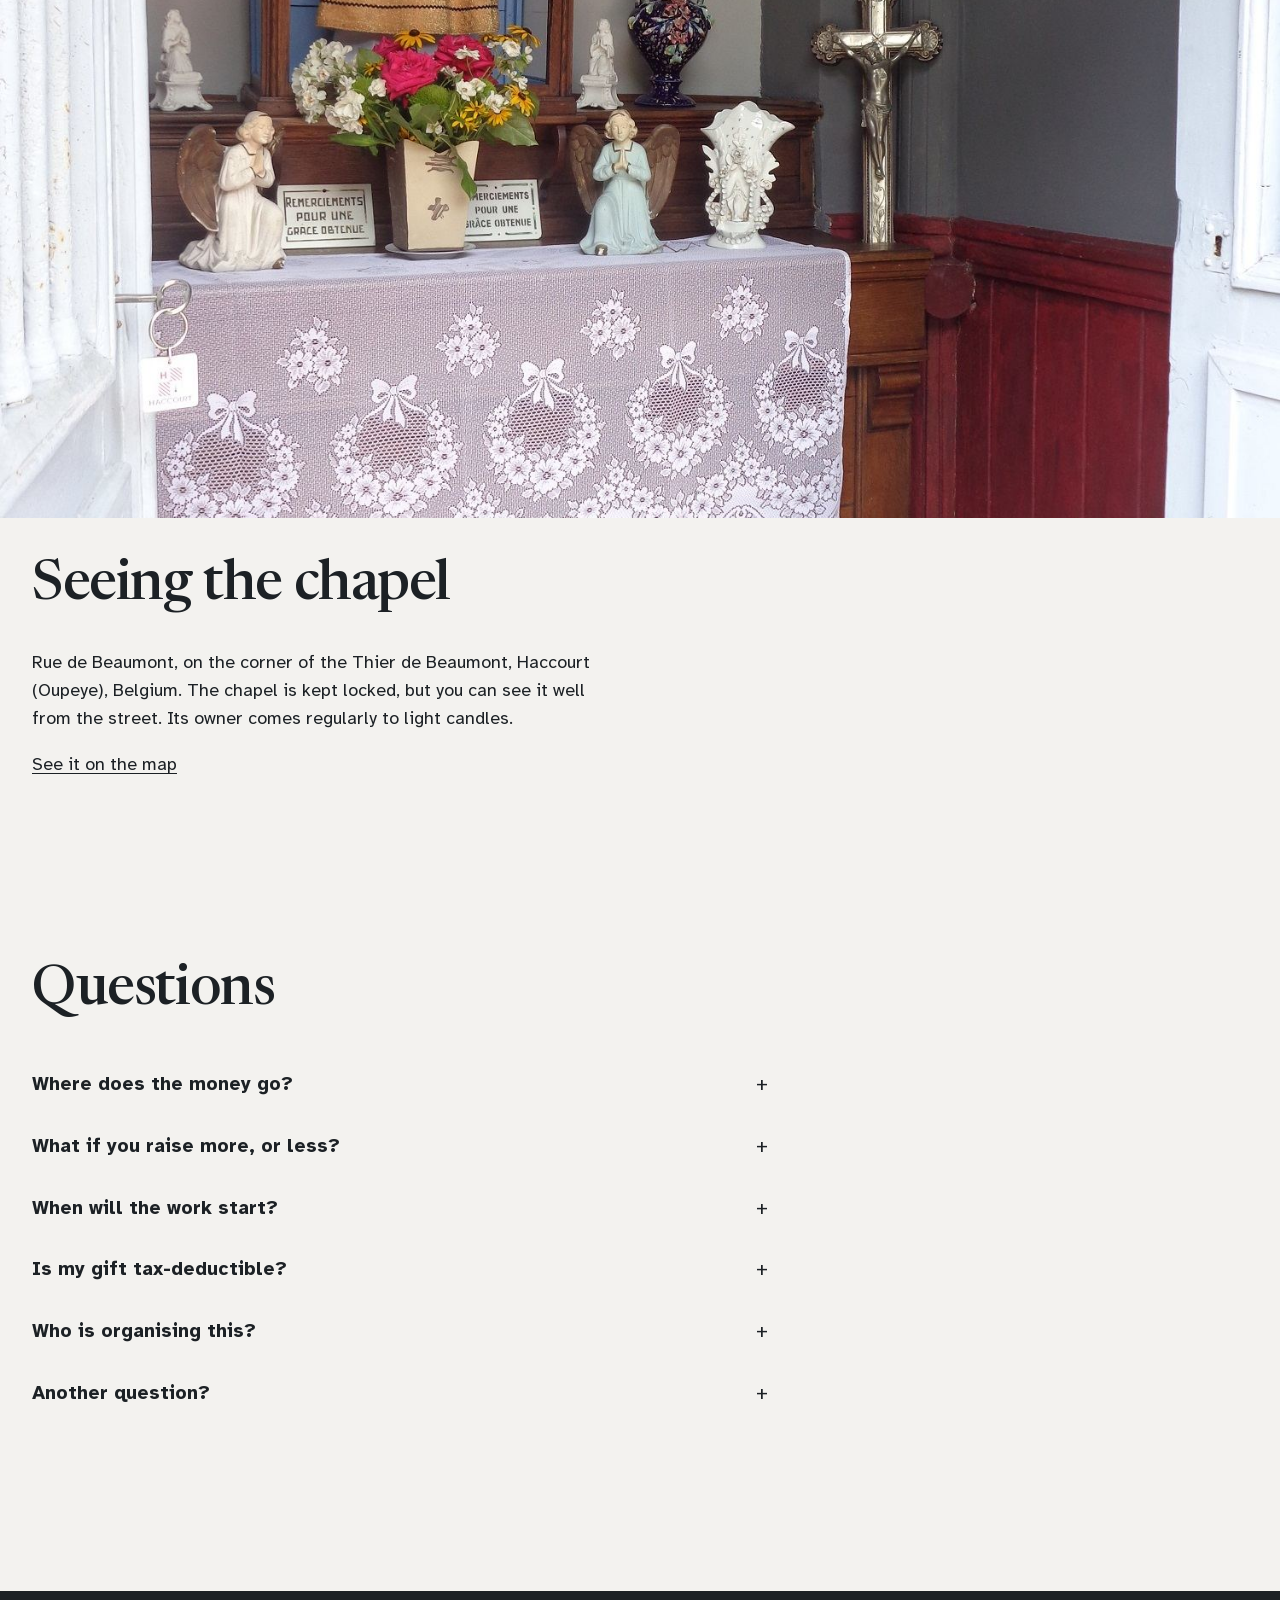
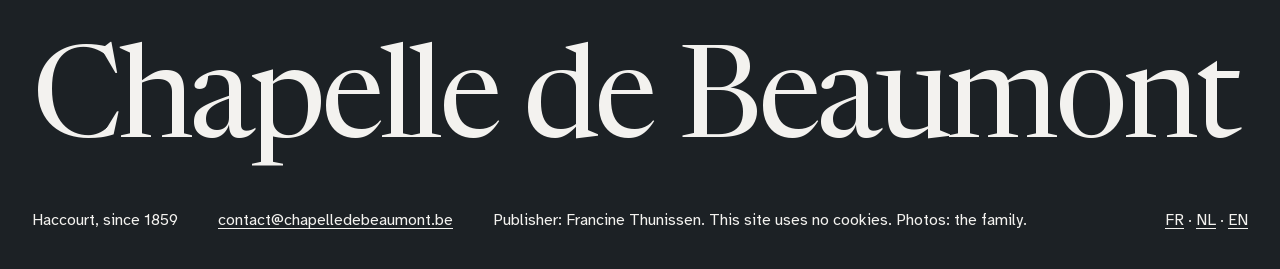
==== commit 3151b20b: "The chapel is locked: the owner lights the candles; blue header band and theme colour Co-Authored-By" ====
--- a/en/index.html
+++ b/en/index.html
@@ -9,16 +9,18 @@
 <link rel="alternate" hreflang="fr" href="https://chapelledebeaumont.be/">
 <link rel="alternate" hreflang="nl" href="https://chapelledebeaumont.be/nl/">
 <link rel="alternate" hreflang="en" href="https://chapelledebeaumont.be/en/">
+<link rel="alternate" hreflang="x-default" href="https://chapelledebeaumont.be/">
 <meta property="og:type" content="website">
 <meta property="og:url" content="https://chapelledebeaumont.be/en/">
 <meta property="og:title" content="Help the Chapelle de Beaumont">
 <meta property="og:description" content="Built in Haccourt in 1859 to fulfil a granted vow. We need €17,000 for the roof, the door and the walls. A candle on Christmas Eve for every gift.">
 <meta property="og:image" content="https://chapelledebeaumont.be/img/og-en.jpg">
 <meta property="og:locale" content="en_GB">
-<meta name="theme-color" content="#F3F2EF">
+<meta name="theme-color" content="#2D4E6E">
 <link rel="icon" href="/favicon.svg" type="image/svg+xml">
 <link rel="stylesheet" href="/style.css">
 <script type="module" src="/app.js"></script>
+<script type="application/ld+json">{"@context": "https://schema.org", "@type": ["Church", "LandmarksOrHistoricalBuildings"], "name": "Chapelle de Beaumont", "alternateName": ["Chapelle Beaumont", "Chapelle Notre-Dame des Sept Douleurs"], "description": "Neoclassical chapel built in 1859 on rue de Beaumont in Haccourt (Oupeye), Belgium, dedicated to Our Lady of Sorrows. Fundraising to restore its roof, door and walls.", "url": "https://chapelledebeaumont.be/en/", "image": "https://chapelledebeaumont.be/img/og-en.jpg", "address": {"@type": "PostalAddress", "streetAddress": "Rue de Beaumont", "addressLocality": "Haccourt", "addressRegion": "Liège", "postalCode": "4684", "addressCountry": "BE"}, "geo": {"@type": "GeoCoordinates", "latitude": 50.7371013, "longitude": 5.6656834}, "hasMap": "https://maps.app.goo.gl/DFtRdm73fBxWgoe66"}</script>
 </head>
 <body data-goal="17000" data-last-total="0" data-last-count="0" data-last-date="" data-sheet="">
 <a class="skip" href="#content">Skip to content</a>
@@ -28,7 +30,7 @@
   <nav class="links" aria-label="Sections">
     <a href="#work">The work</a>
     <a href="#history">History</a>
-    <a href="#visit">Visit</a>
+    <a href="#visit">Address</a>
     <a href="#questions">Questions</a>
   </nav>
   <nav class="langs" aria-label="Language">
@@ -47,7 +49,7 @@
     </div>
     <div class="hero-text">
       <h1 id="title">Help the Chapelle de Beaumont</h1>
-      <p class="lede">Built in Haccourt in 1859 to fulfil a granted vow, it still welcomes anyone who comes to light a candle. Its roof, its door and its walls need restoring.</p>
+      <p class="lede">Built in Haccourt in 1859 to fulfil a granted vow, it is still a place of prayer: its owner regularly lights candles there. Its roof, its door and its walls need restoring.</p>
       <div class="tally">
         <p class="sum"><strong data-total>€0</strong> raised of €17,000</p>
         <div class="bar" data-bar role="progressbar" aria-label="Amount raised" aria-valuemin="0" aria-valuemax="17000" aria-valuenow="0"></div>
@@ -145,7 +147,7 @@
       <div class="story-text">
         <p>In June 1859, Jean Joseph Demoulin and his wife Catherine Wera had this chapel built at their own expense, to fulfil a granted vow. On 21 August that year, for the Saint Roch procession, the statue of Our Lady of Sorrows was placed inside.</p>
         <p>It is a small neoclassical chapel: a square brick plan, limestone imposts, a slate pavilion roof with flared eaves and, inside, groin vaults. Its door is the original. It is recorded in Wallonia's heritage inventory.</p>
-        <p>Neighbours still walk in freely to light a candle. The small plaques reading "Remerciements pour une grâce obtenue" (thanks for a grace received) say what it means to them.</p>
+        <p>Today its owner regularly lights candles there. The small plaques reading "Remerciements pour une grâce obtenue" (thanks for a grace received) say what the chapel has meant to many people.</p>
       </div>
       <img src="/img/interieur-1600.jpg" srcset="/img/interieur-800.jpg 800w, /img/interieur-1600.jpg 1500w" sizes="(min-width: 900px) 45vw, 100vw" loading="lazy"
         alt="The altar: the dressed statue of Our Lady of Sorrows in her blue niche, between vases, angels and plaques of thanks.">
@@ -158,8 +160,8 @@
     <img src="/img/bougies-1600.jpg" srcset="/img/bougies-800.jpg 800w, /img/bougies-1600.jpg 1500w" sizes="100vw" loading="lazy"
       alt="The interior seen through the open door: the statue, flowers and lit candles.">
     <div class="visit-text">
-      <h2 id="visit-title">Visiting the chapel</h2>
-      <p>Rue de Beaumont, on the corner of the Thier de Beaumont, Haccourt (Oupeye), Belgium. The chapel is open: step inside, light a candle, take a moment.</p>
+      <h2 id="visit-title">Seeing the chapel</h2>
+      <p>Rue de Beaumont, on the corner of the Thier de Beaumont, Haccourt (Oupeye), Belgium. The chapel is kept locked, but you can see it well from the street. Its owner comes regularly to light candles.</p>
       <p><a href="https://maps.app.goo.gl/DFtRdm73fBxWgoe66">See it on the map</a></p>
     </div>
   </section>
--- a/style.css
+++ b/style.css
@@ -78,7 +78,8 @@
 .skip:focus { left: var(--gutter); top: 8px; z-index: 2; background: var(--ink); color: var(--ground); padding: 8px 14px; }
 
 /* Header */
-.top { display: flex; align-items: center; gap: 24px; padding: 14px var(--gutter); }
+.top { display: flex; align-items: center; gap: 24px; padding: 14px var(--gutter); background: var(--accent); color: #fff; }
+.top .btn-small { background: var(--field); color: var(--ink); }
 .wordmark { font-family: var(--serif); font-size: 1.4rem; letter-spacing: -0.01em; text-decoration: none; margin-right: auto; }
 .links, .langs { display: flex; gap: 22px; }
 .langs { gap: 12px; font-size: 1rem; }
@@ -95,7 +96,7 @@
   padding: 17px 30px; transition: transform 160ms var(--ease-out), background-color 160ms ease;
 }
 .btn:active { transform: scale(0.97); }
-@media (hover: hover) and (pointer: fine) { .btn:hover { background: var(--accent-hover); } }
+@media (hover: hover) and (pointer: fine) { .btn:hover { background: var(--accent-hover); } .top .btn-small:hover { background: #fff; } }
 .btn-small { padding: 10px 18px; font-size: 1rem; }
 
 /* Hero */
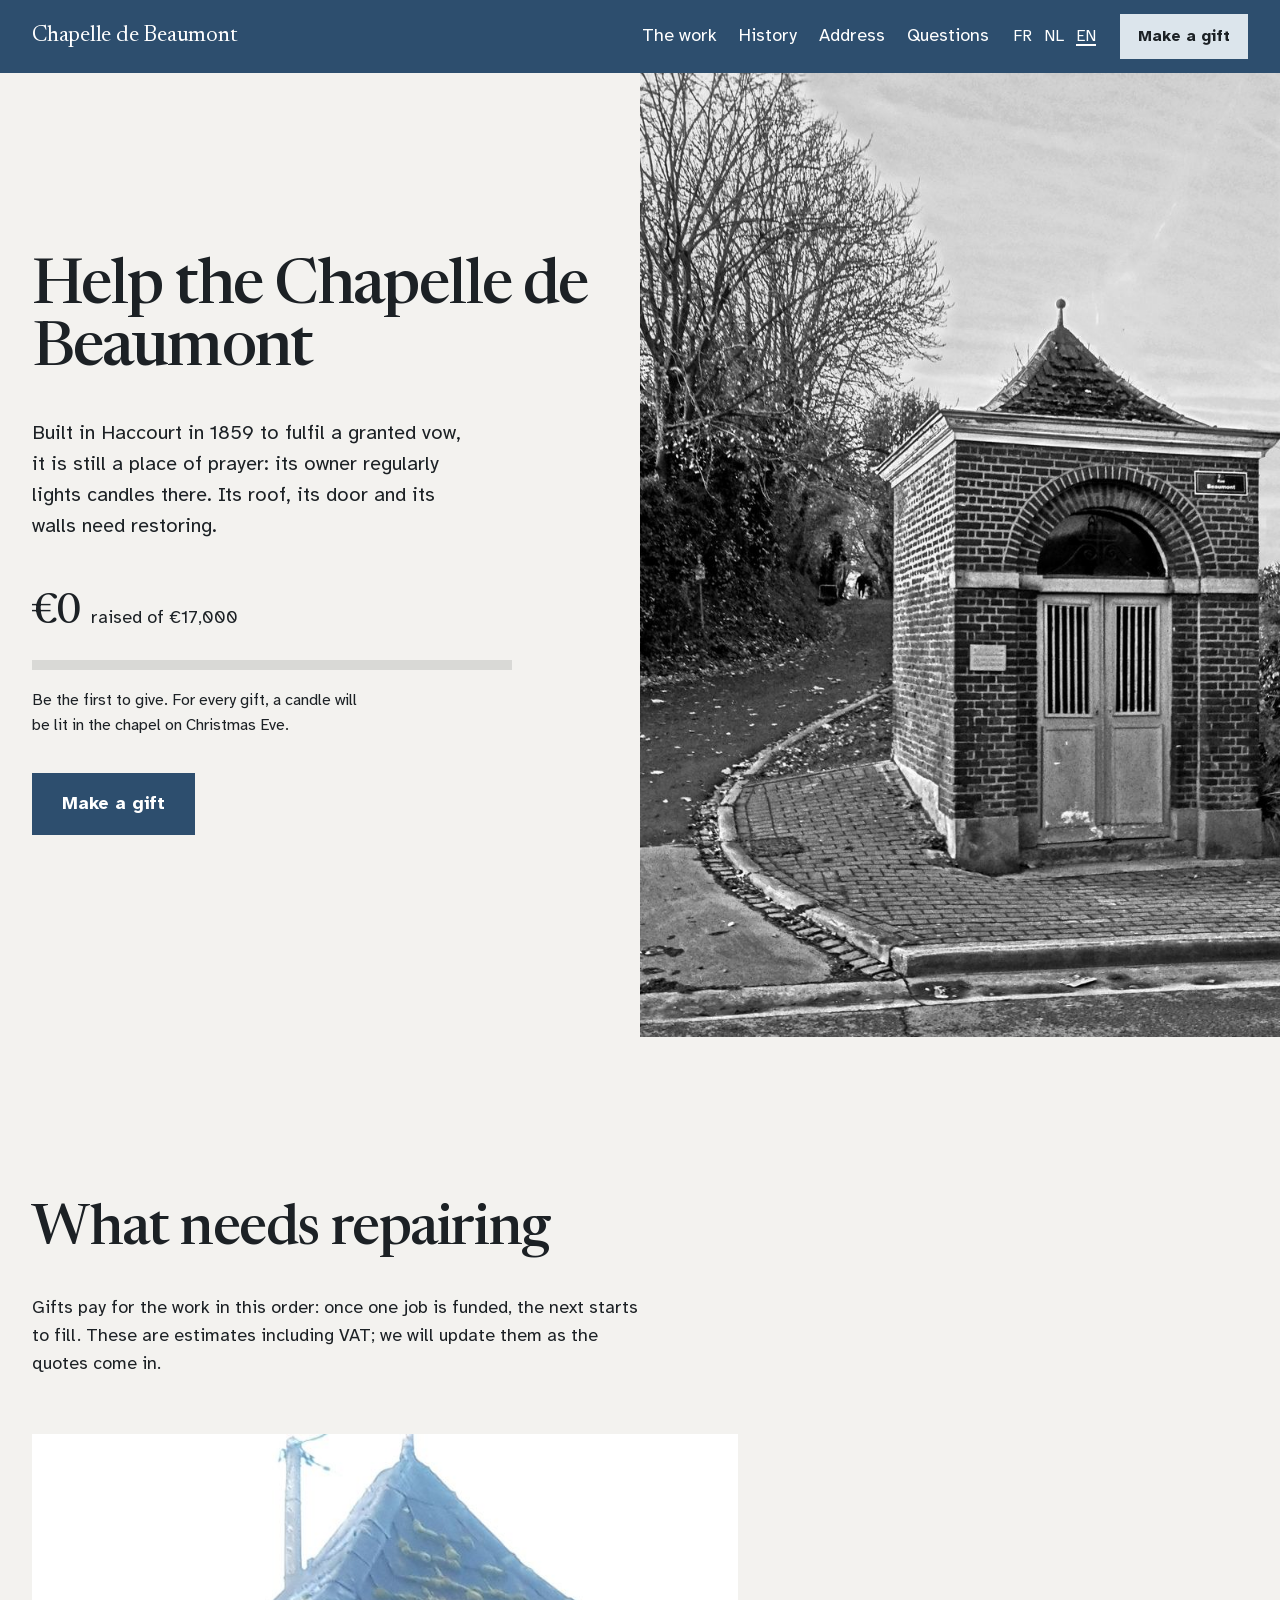
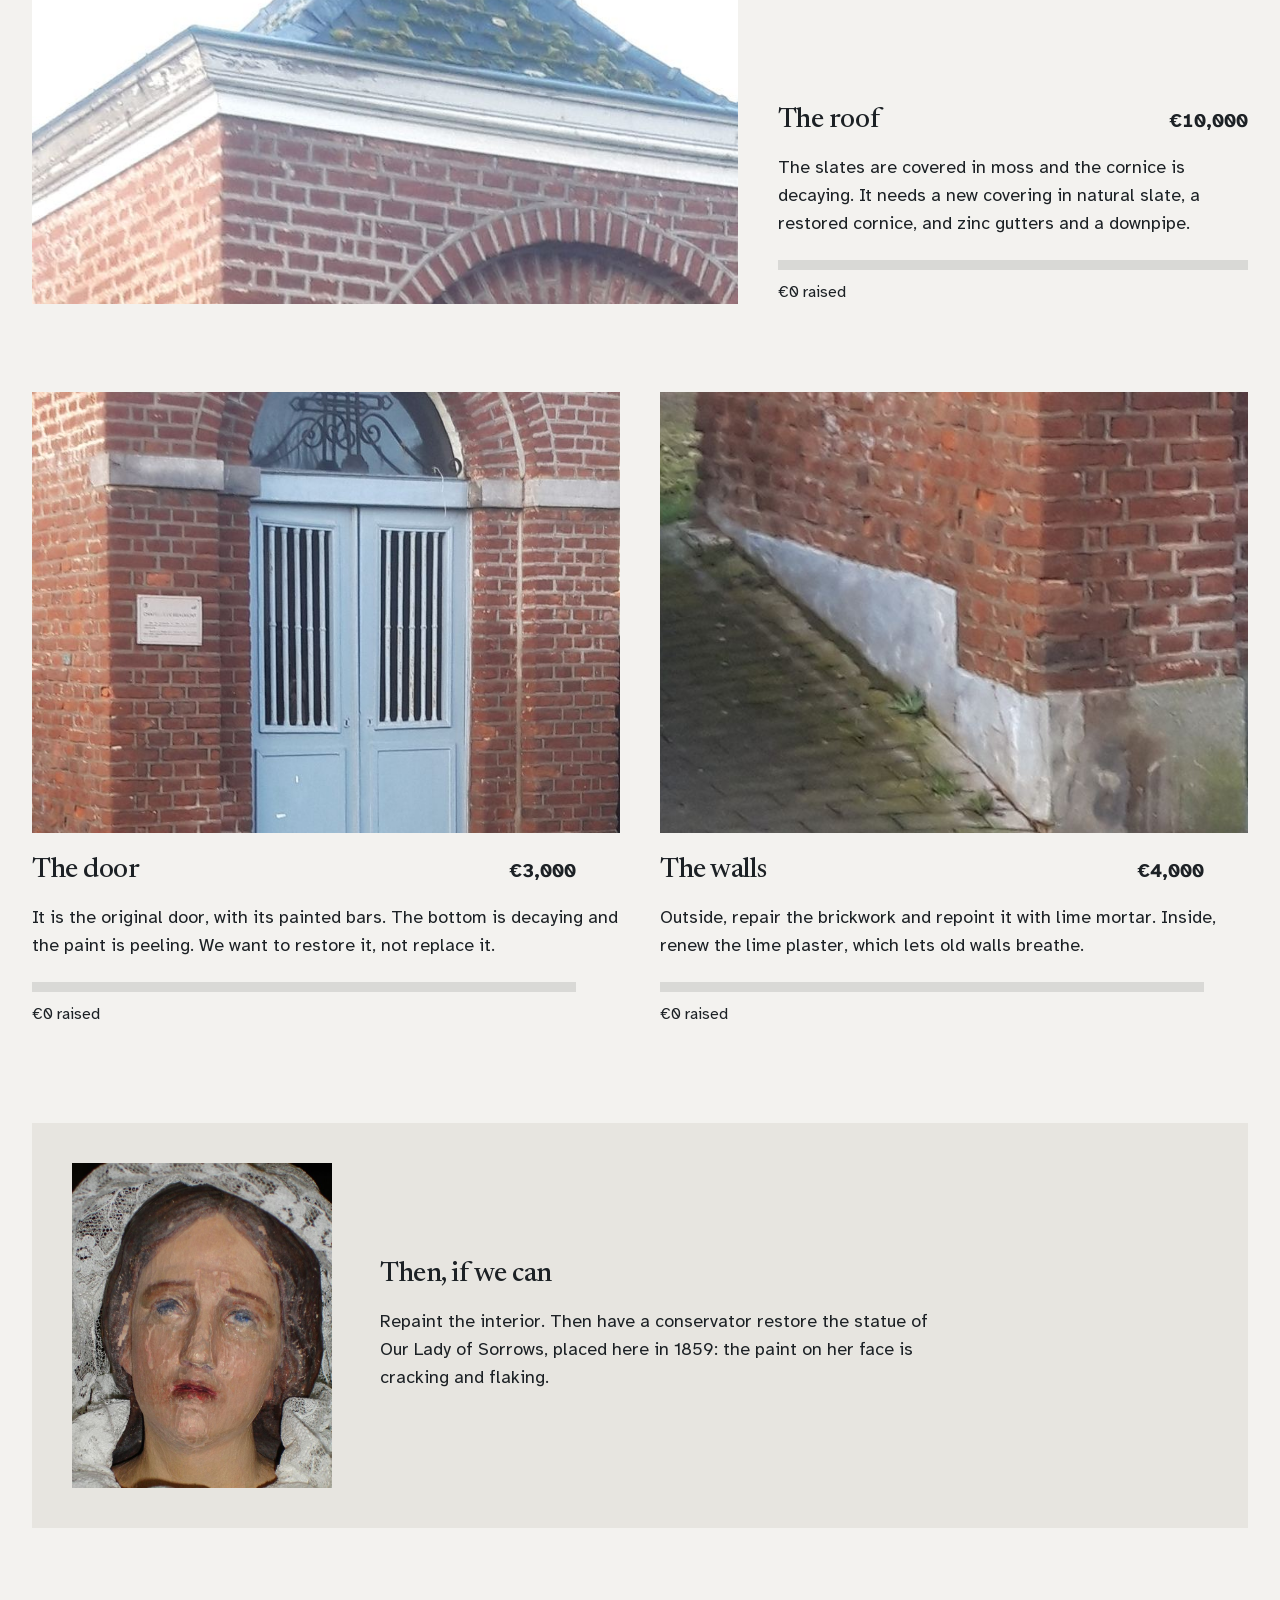
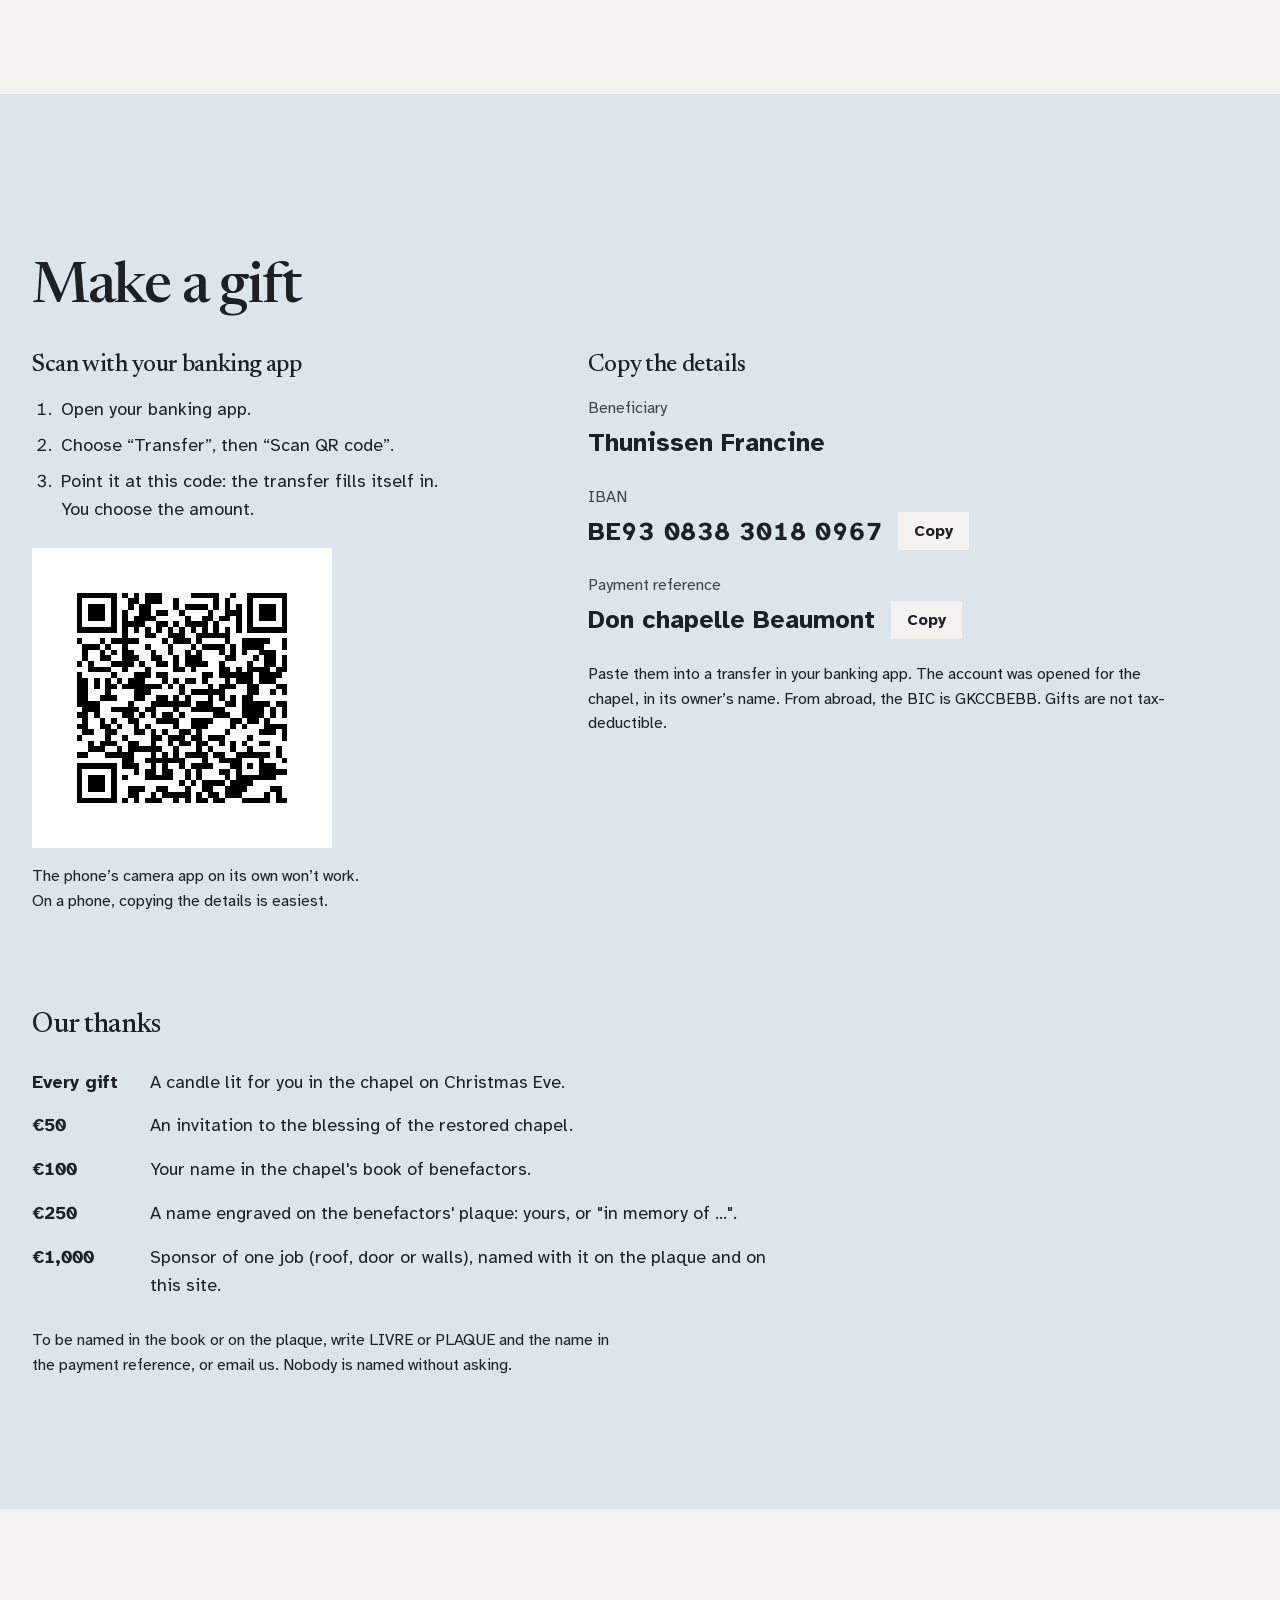
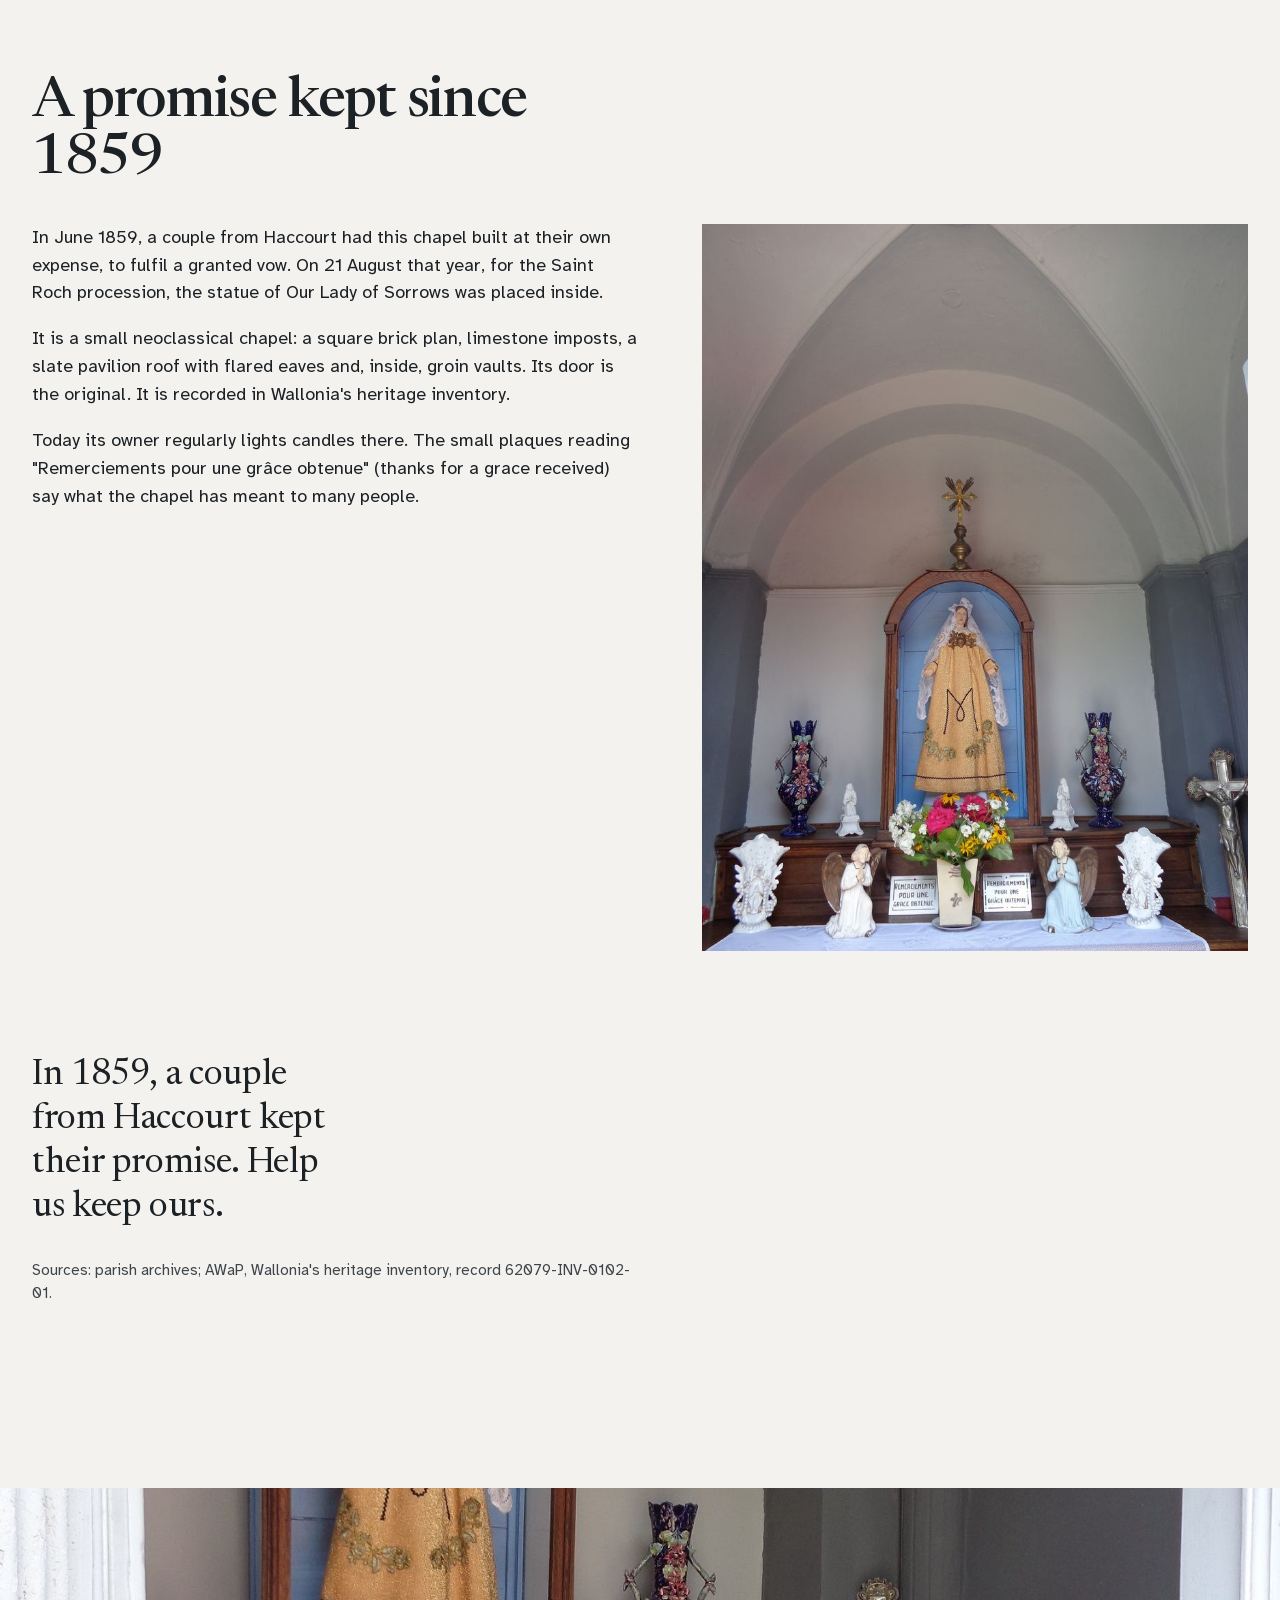
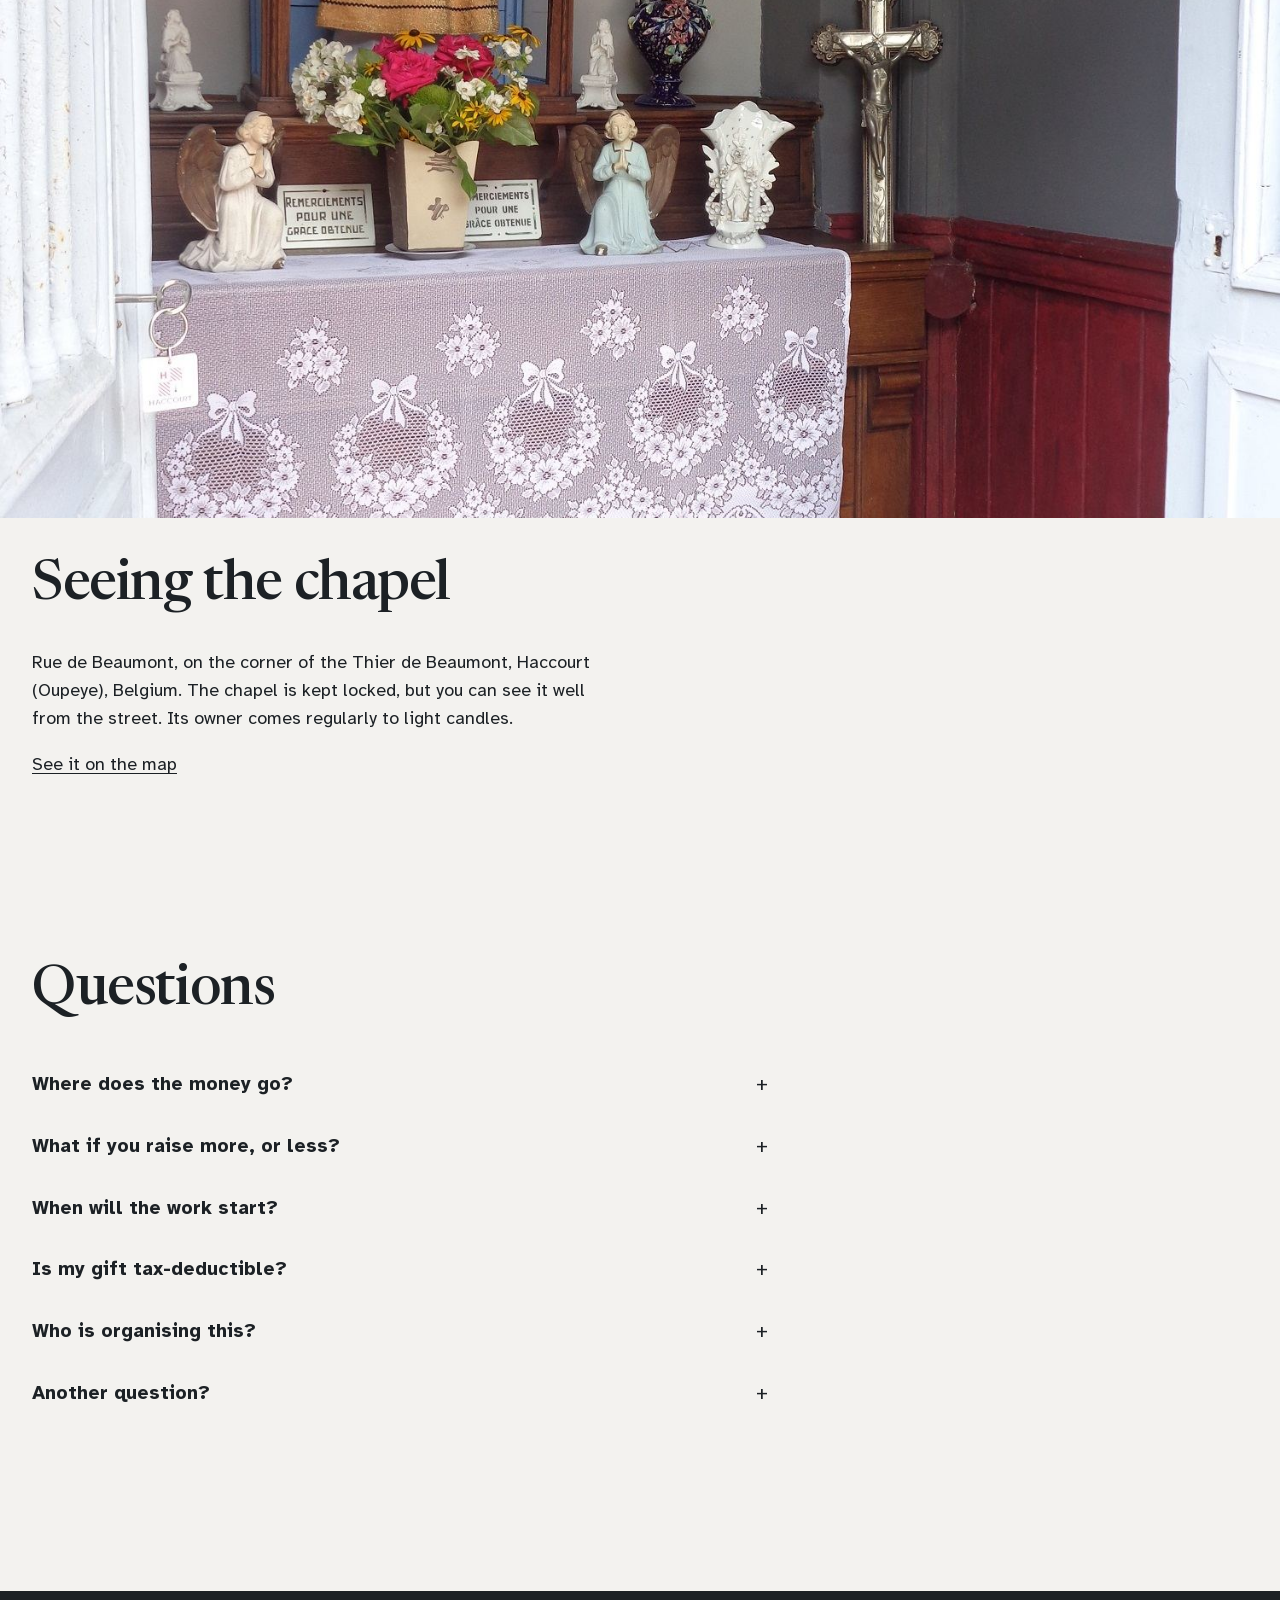
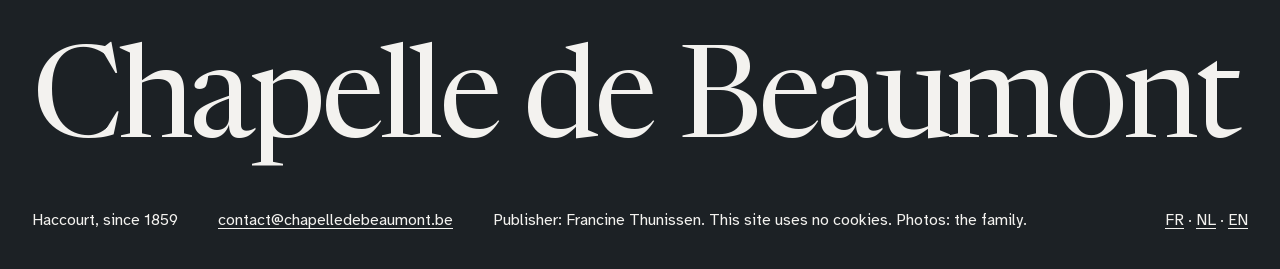
==== commit 135430e8: "Remove the founders' names from the site and launch texts; fix the last neighbour-candle sentence Co" ====
--- a/en/index.html
+++ b/en/index.html
@@ -145,7 +145,7 @@
     <h2 id="history-title">A promise kept since 1859</h2>
     <div class="story-grid">
       <div class="story-text">
-        <p>In June 1859, Jean Joseph Demoulin and his wife Catherine Wera had this chapel built at their own expense, to fulfil a granted vow. On 21 August that year, for the Saint Roch procession, the statue of Our Lady of Sorrows was placed inside.</p>
+        <p>In June 1859, a couple from Haccourt had this chapel built at their own expense, to fulfil a granted vow. On 21 August that year, for the Saint Roch procession, the statue of Our Lady of Sorrows was placed inside.</p>
         <p>It is a small neoclassical chapel: a square brick plan, limestone imposts, a slate pavilion roof with flared eaves and, inside, groin vaults. Its door is the original. It is recorded in Wallonia's heritage inventory.</p>
         <p>Today its owner regularly lights candles there. The small plaques reading "Remerciements pour une grâce obtenue" (thanks for a grace received) say what the chapel has meant to many people.</p>
       </div>
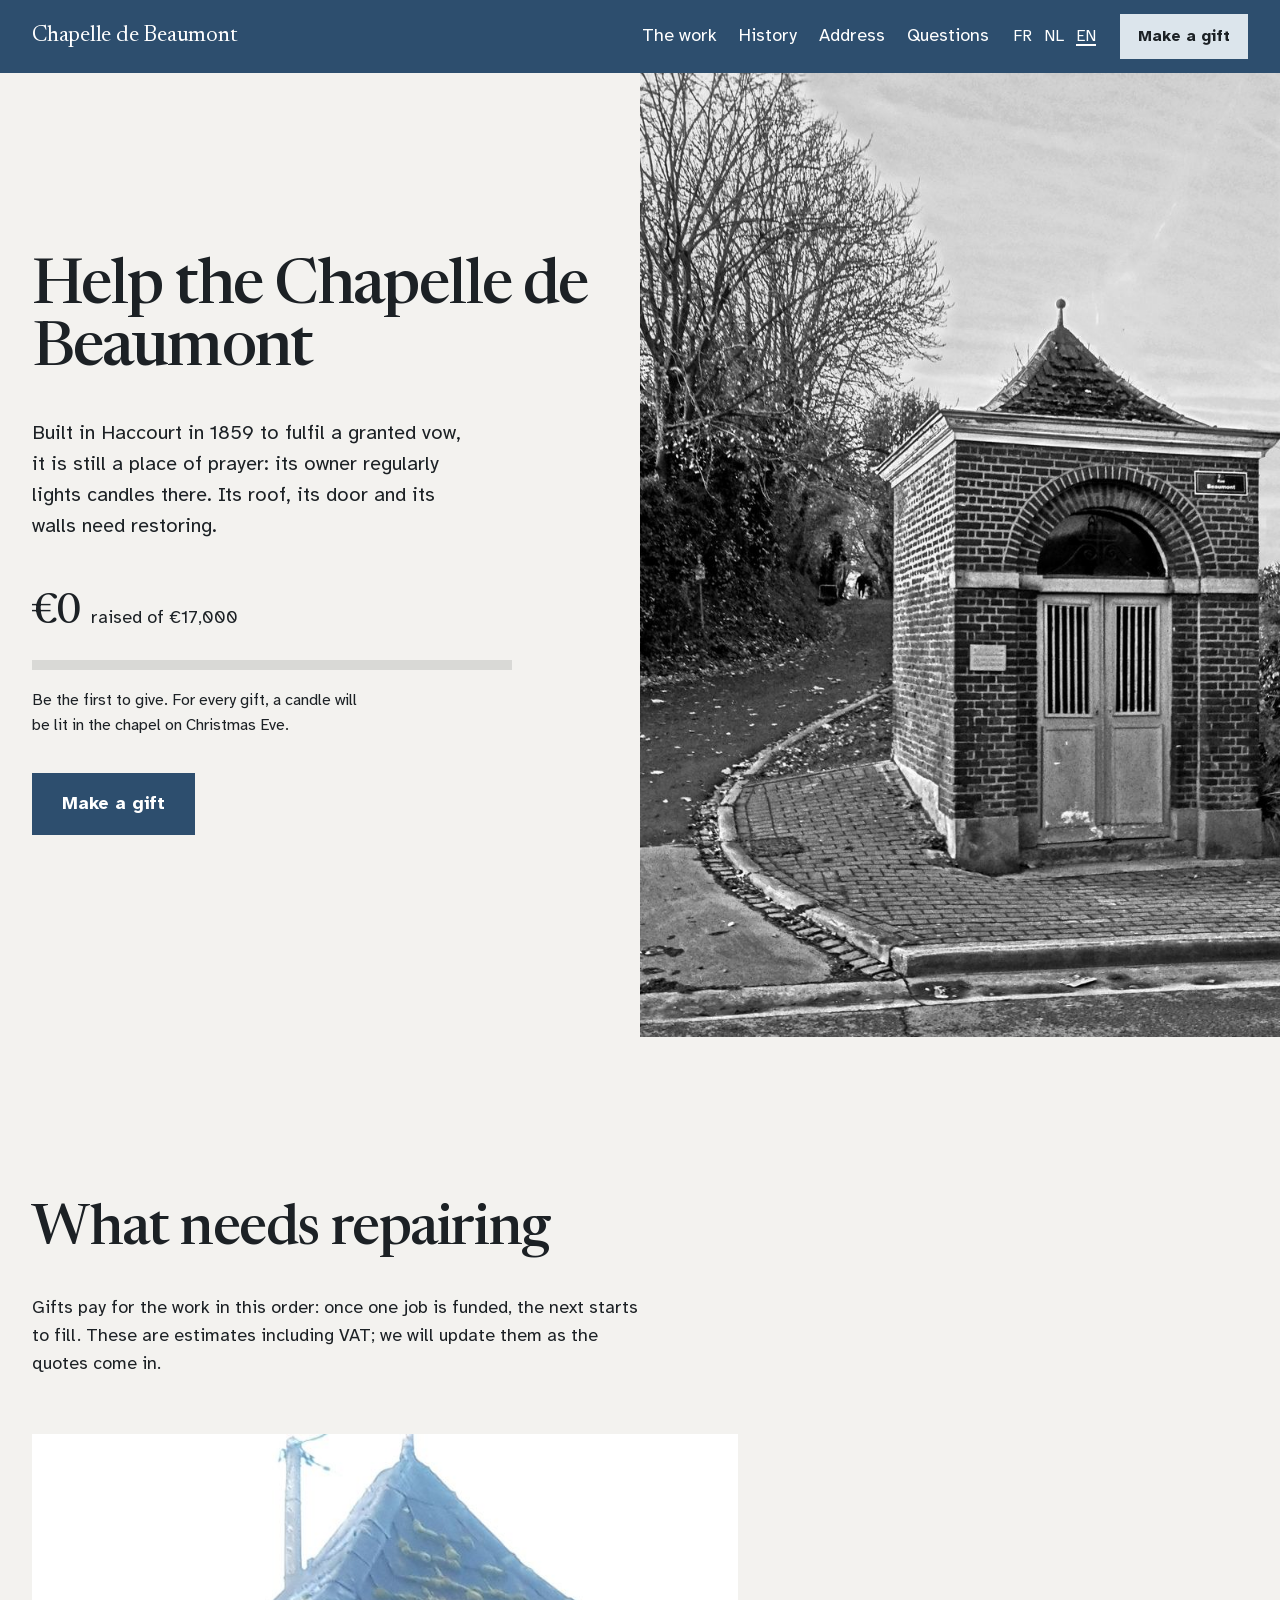
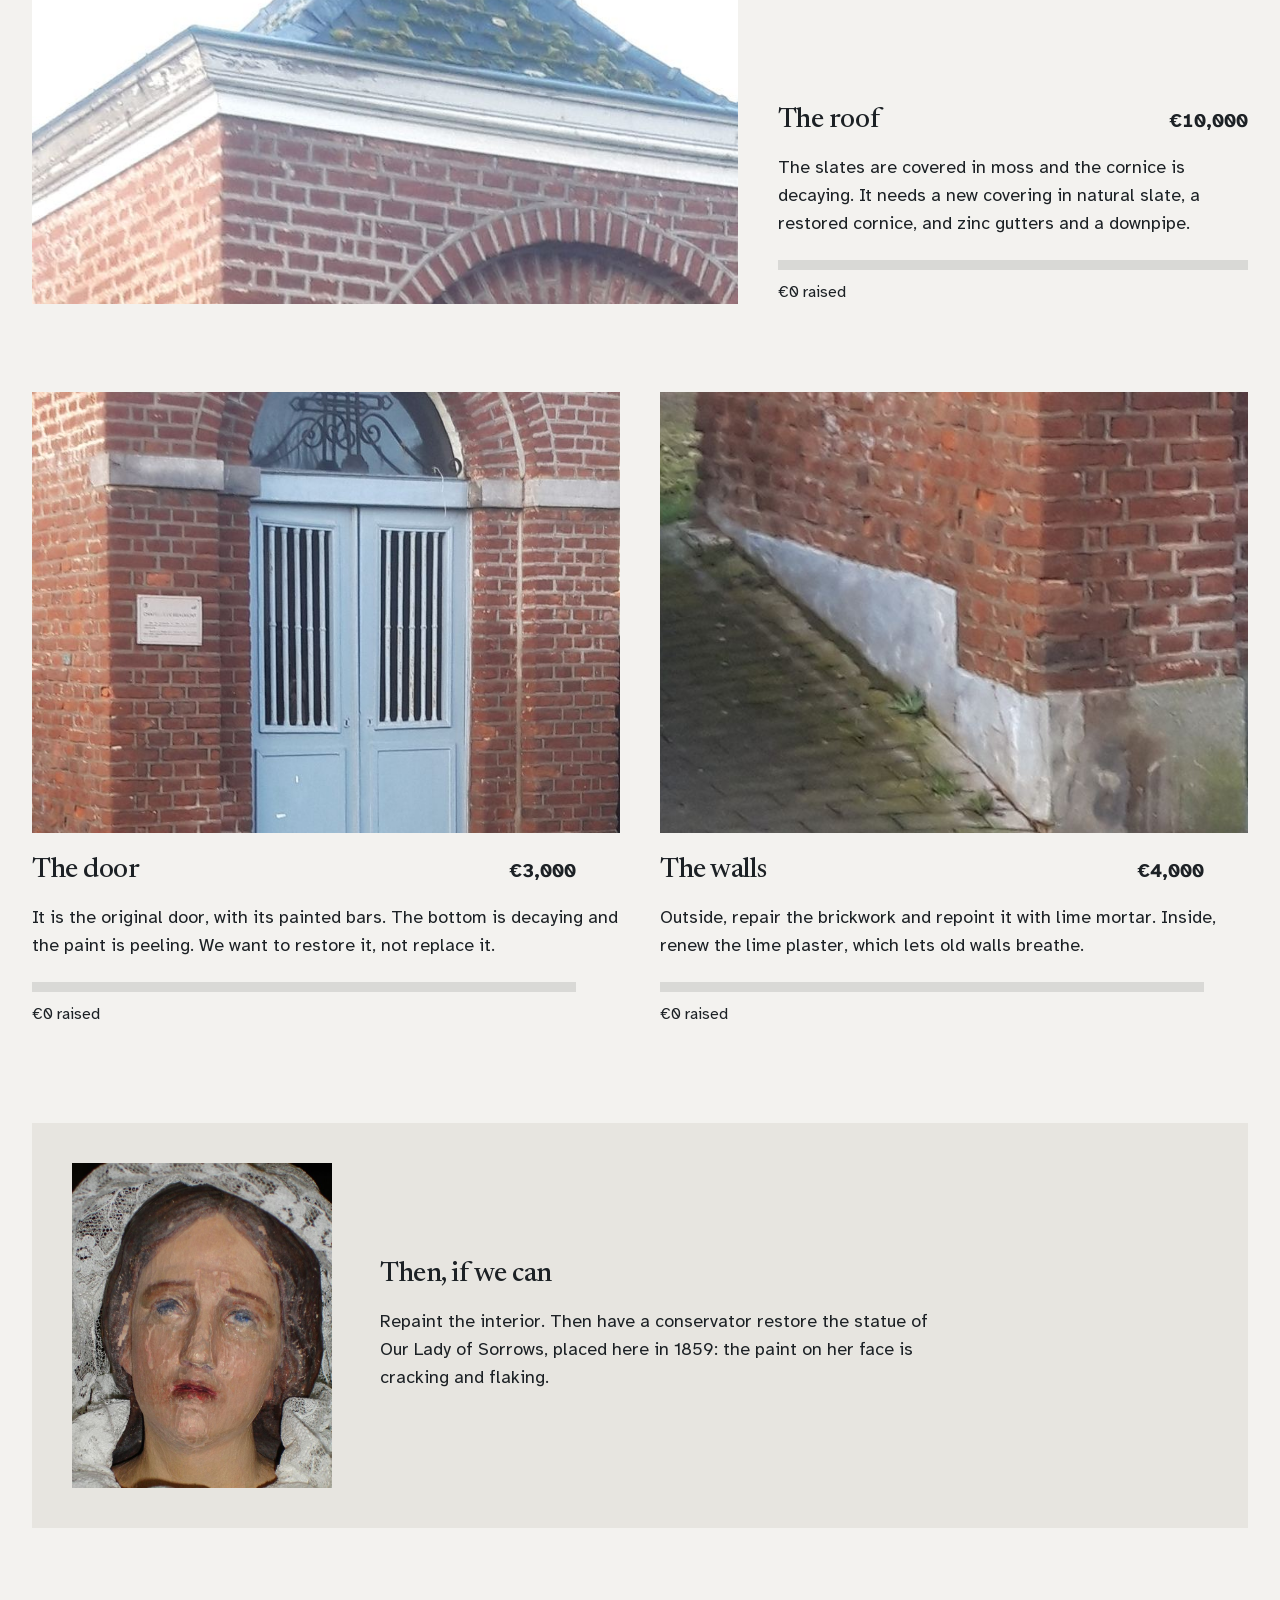
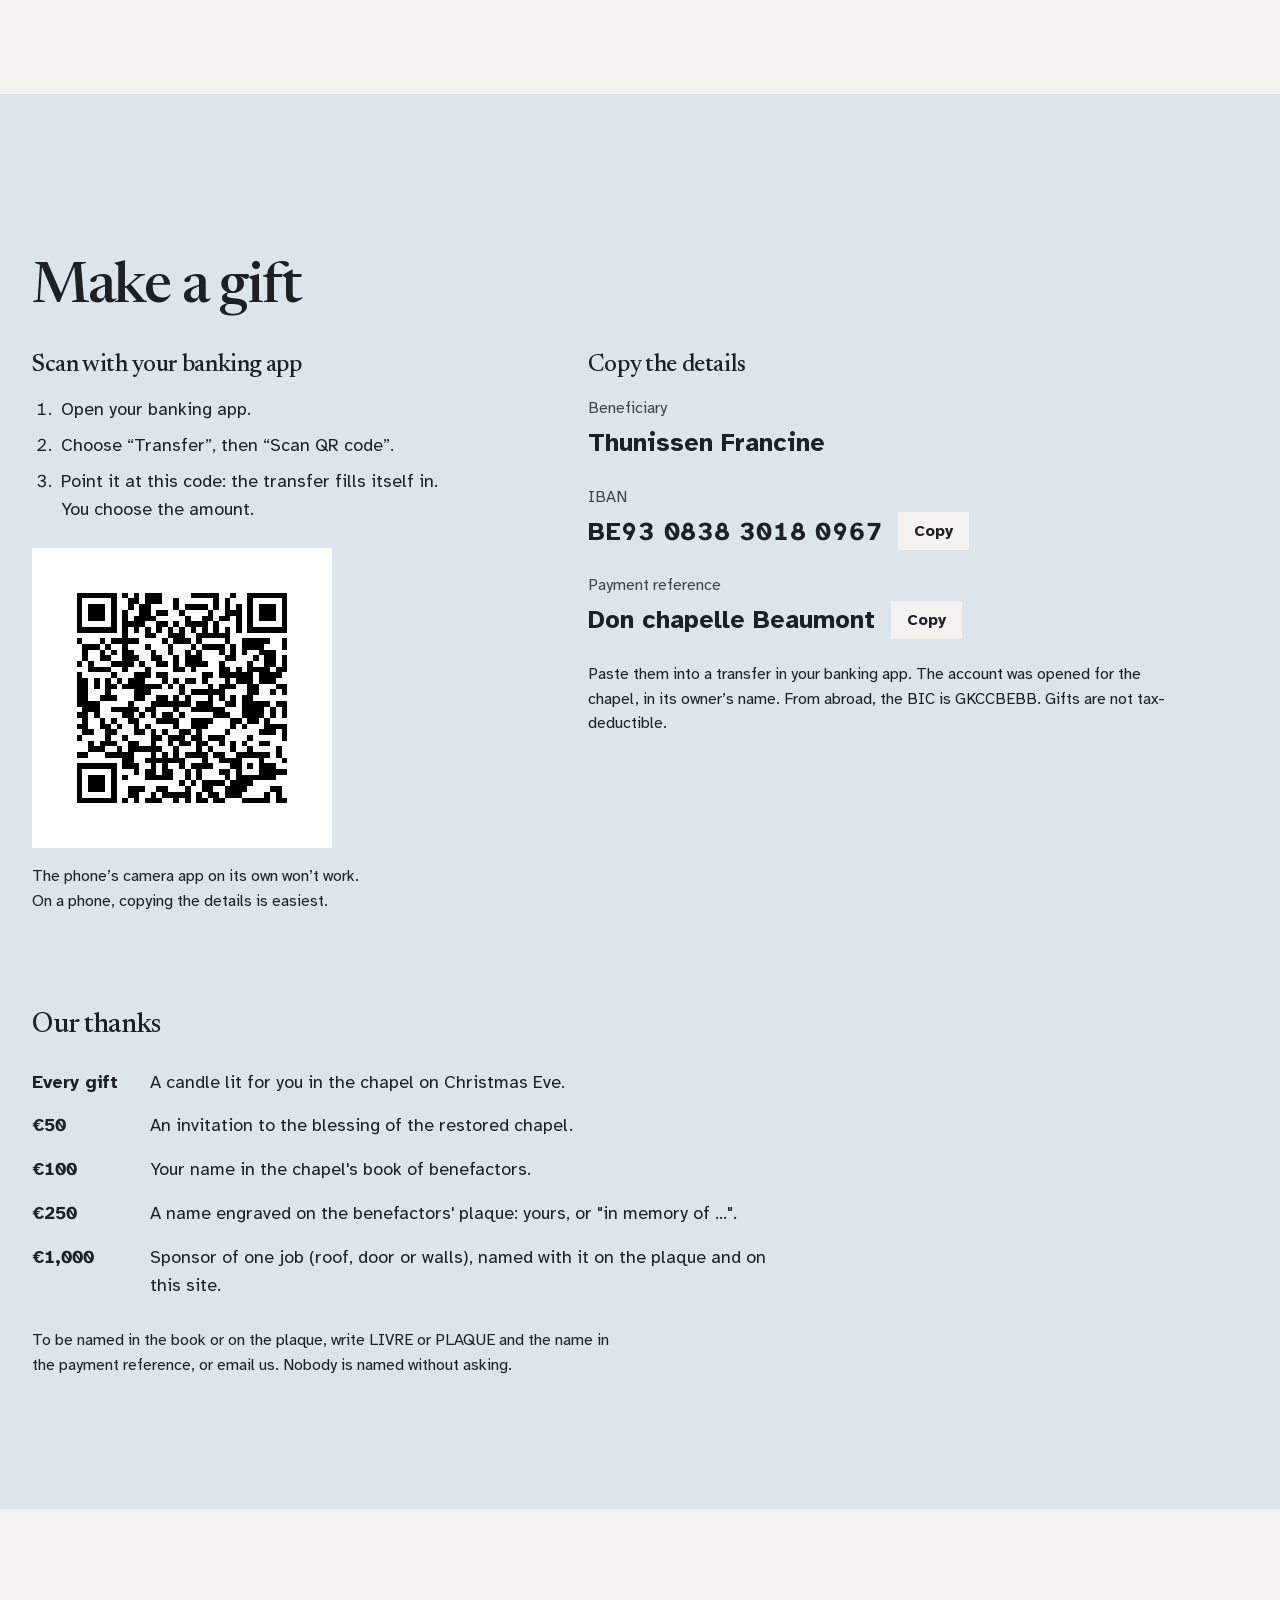
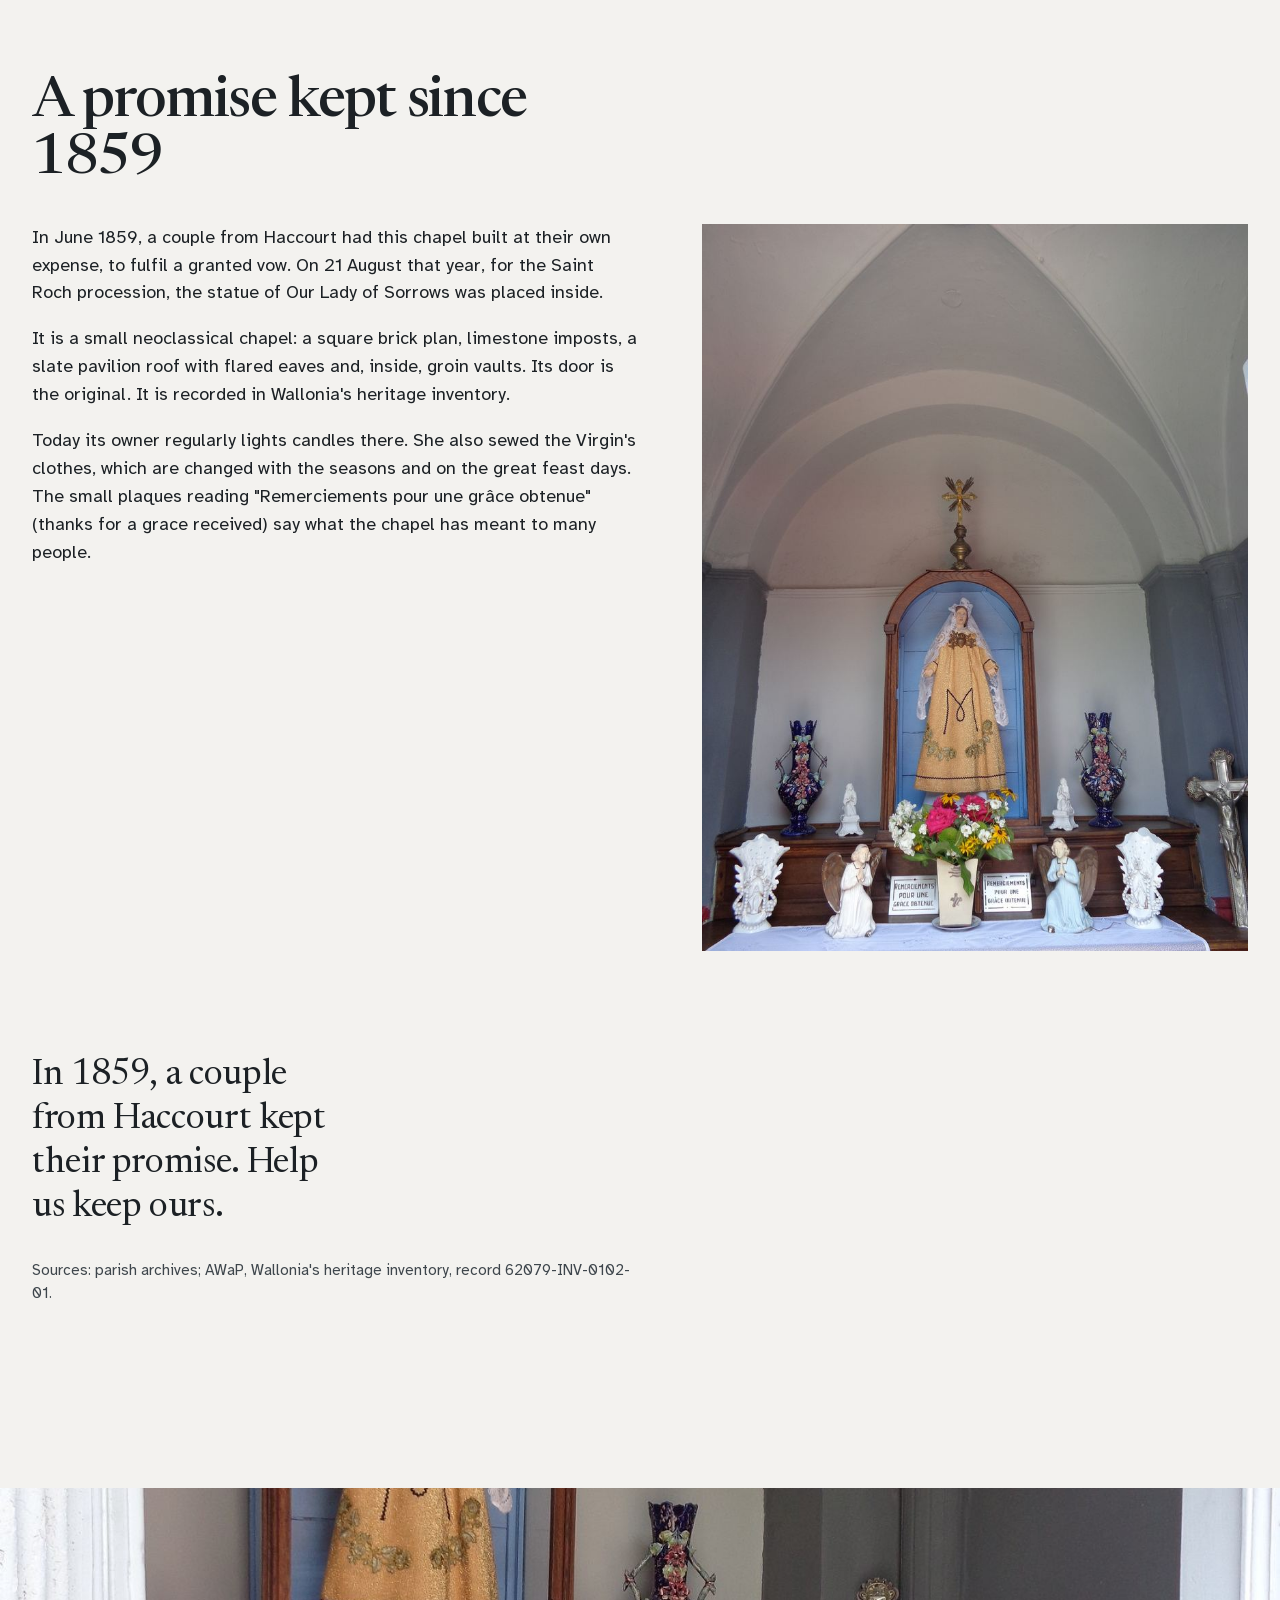
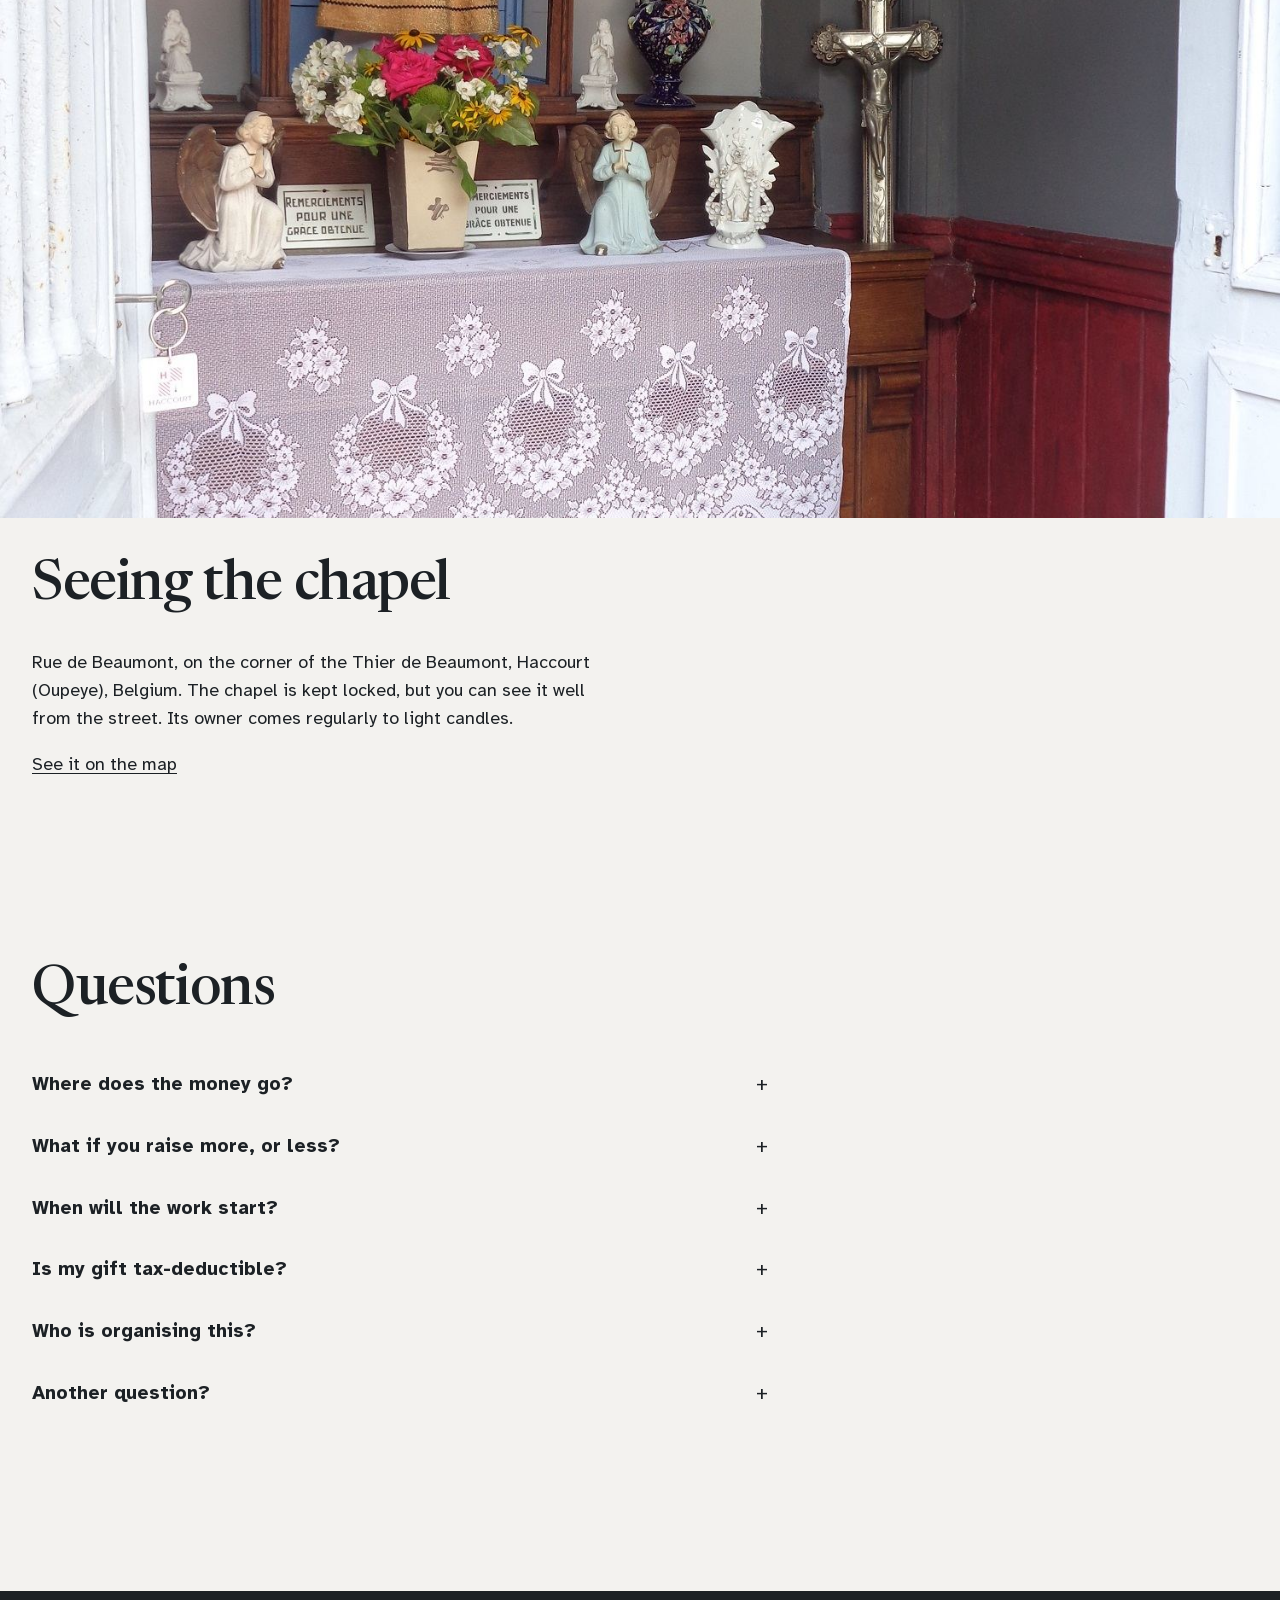
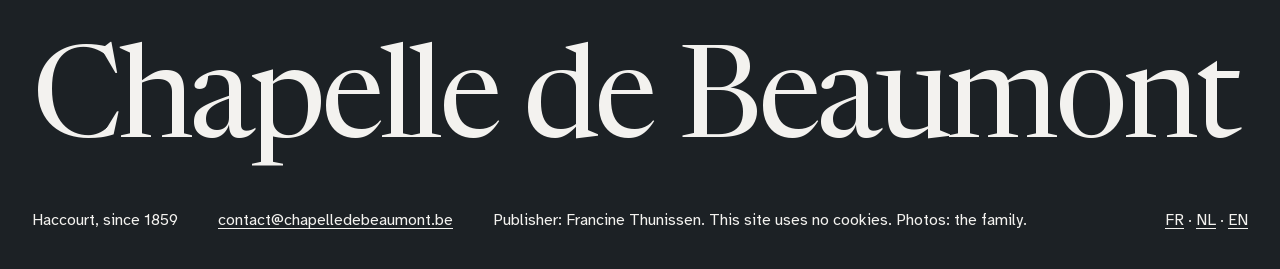
==== commit 955cf7d9: "Story: the owner sewed the Virgin's clothes, changed with the seasons and feasts Co-Authored-By: Cla" ====
--- a/en/index.html
+++ b/en/index.html
@@ -147,7 +147,7 @@
       <div class="story-text">
         <p>In June 1859, a couple from Haccourt had this chapel built at their own expense, to fulfil a granted vow. On 21 August that year, for the Saint Roch procession, the statue of Our Lady of Sorrows was placed inside.</p>
         <p>It is a small neoclassical chapel: a square brick plan, limestone imposts, a slate pavilion roof with flared eaves and, inside, groin vaults. Its door is the original. It is recorded in Wallonia's heritage inventory.</p>
-        <p>Today its owner regularly lights candles there. The small plaques reading "Remerciements pour une grâce obtenue" (thanks for a grace received) say what the chapel has meant to many people.</p>
+        <p>Today its owner regularly lights candles there. She also sewed the Virgin's clothes, which are changed with the seasons and on the great feast days. The small plaques reading "Remerciements pour une grâce obtenue" (thanks for a grace received) say what the chapel has meant to many people.</p>
       </div>
       <img src="/img/interieur-1600.jpg" srcset="/img/interieur-800.jpg 800w, /img/interieur-1600.jpg 1500w" sizes="(min-width: 900px) 45vw, 100vw" loading="lazy"
         alt="The altar: the dressed statue of Our Lady of Sorrows in her blue niche, between vases, angels and plaques of thanks.">
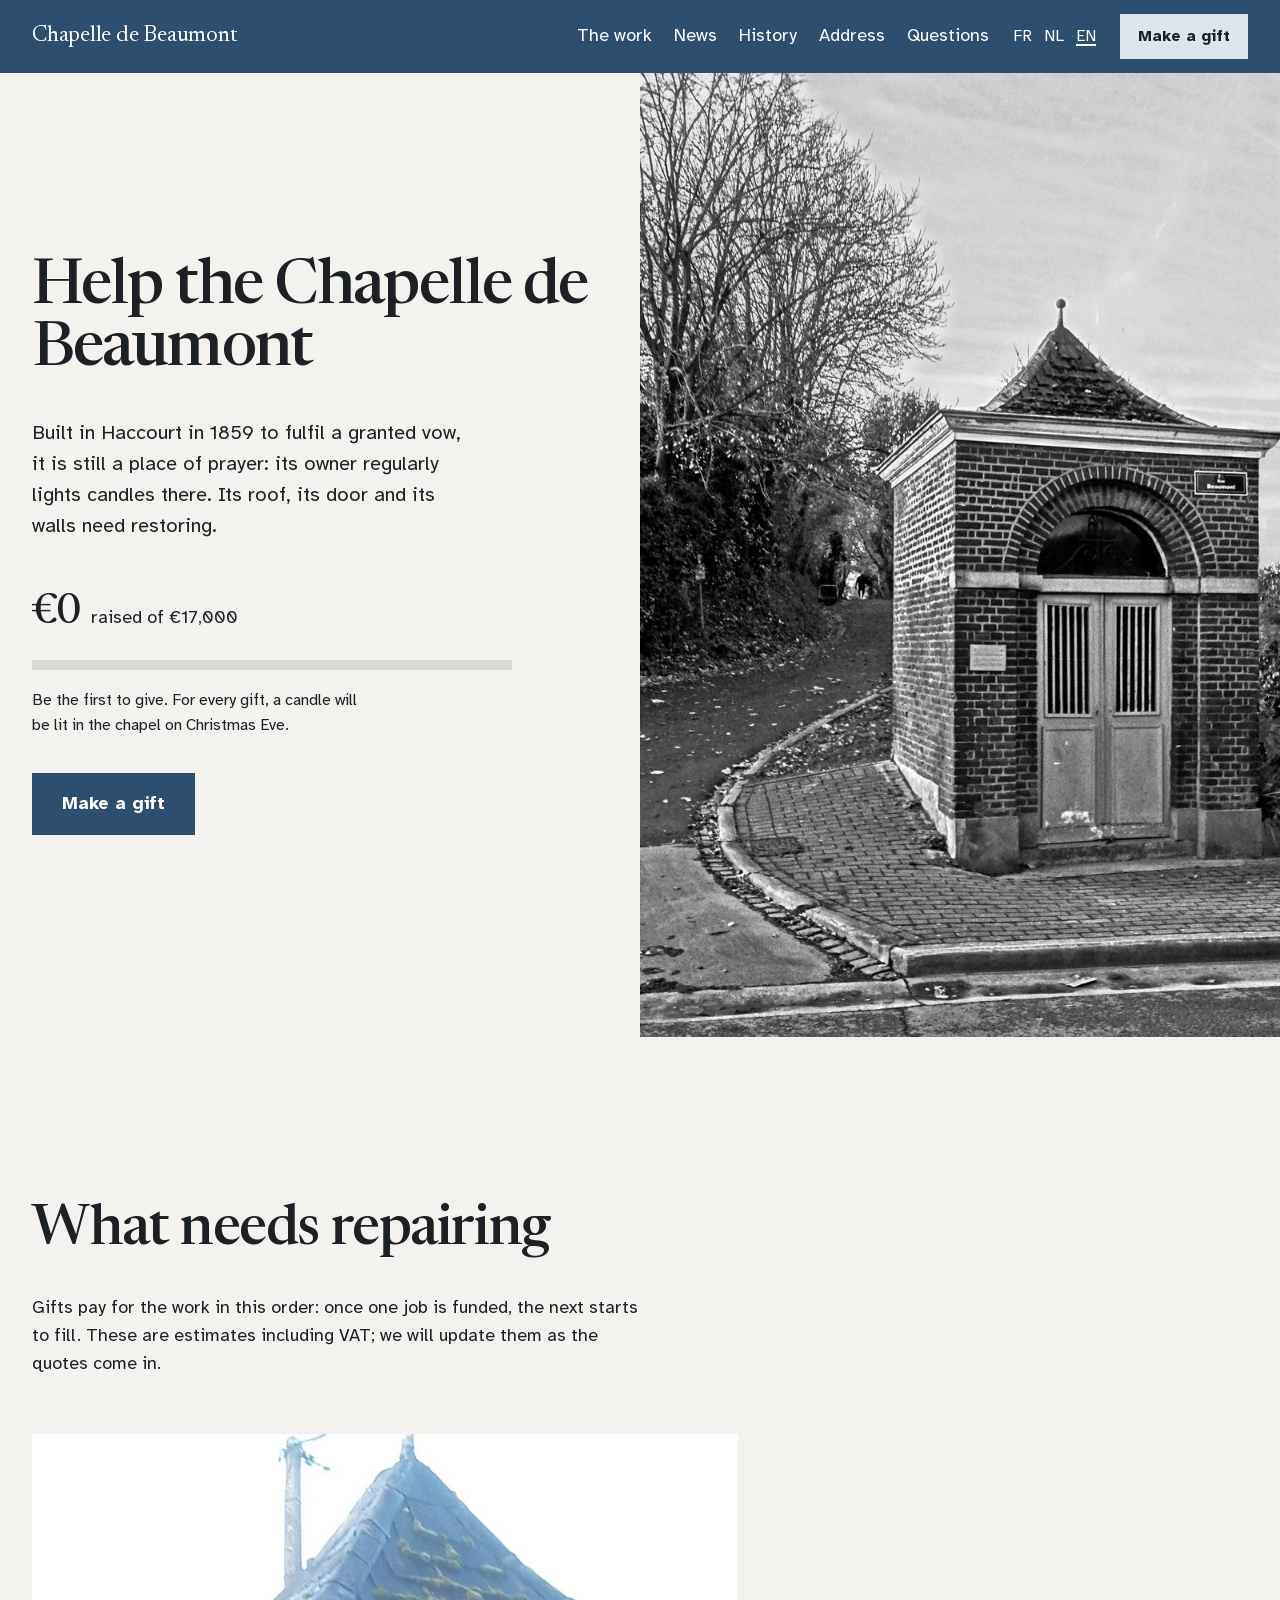
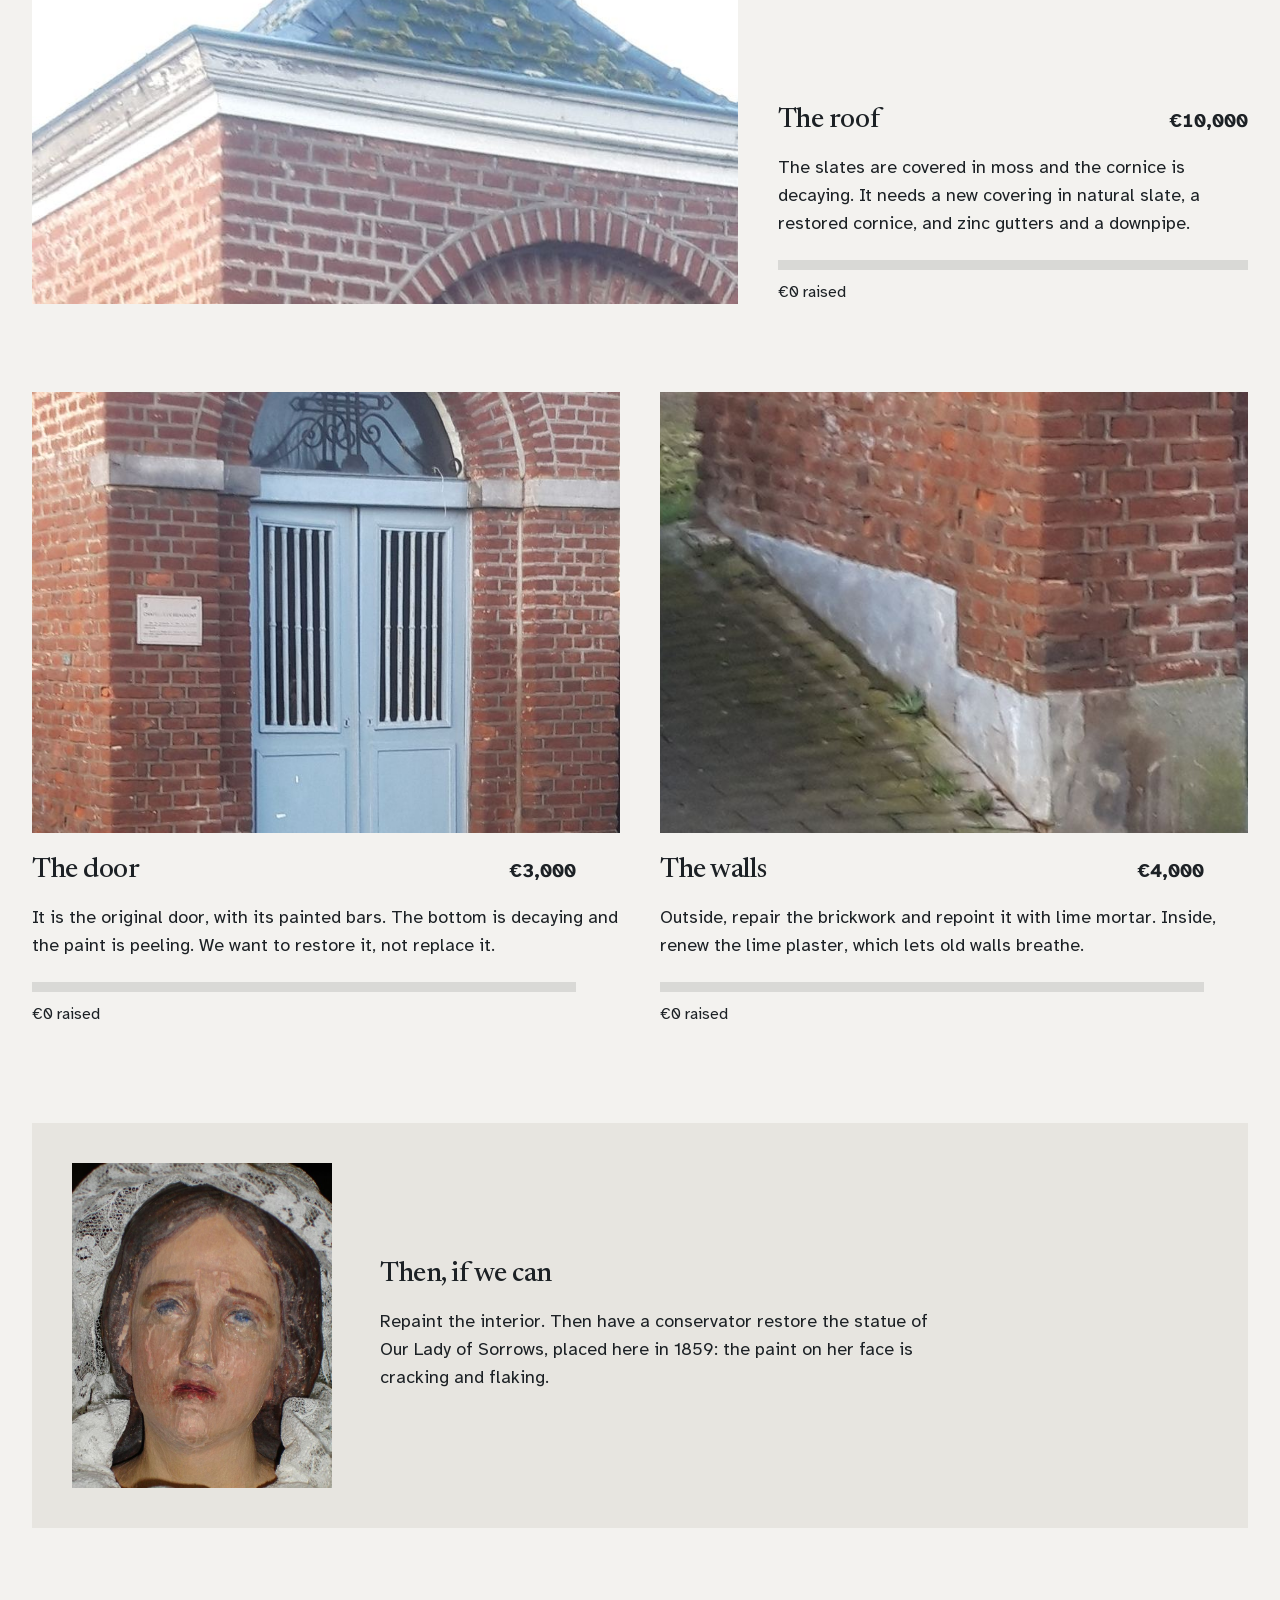
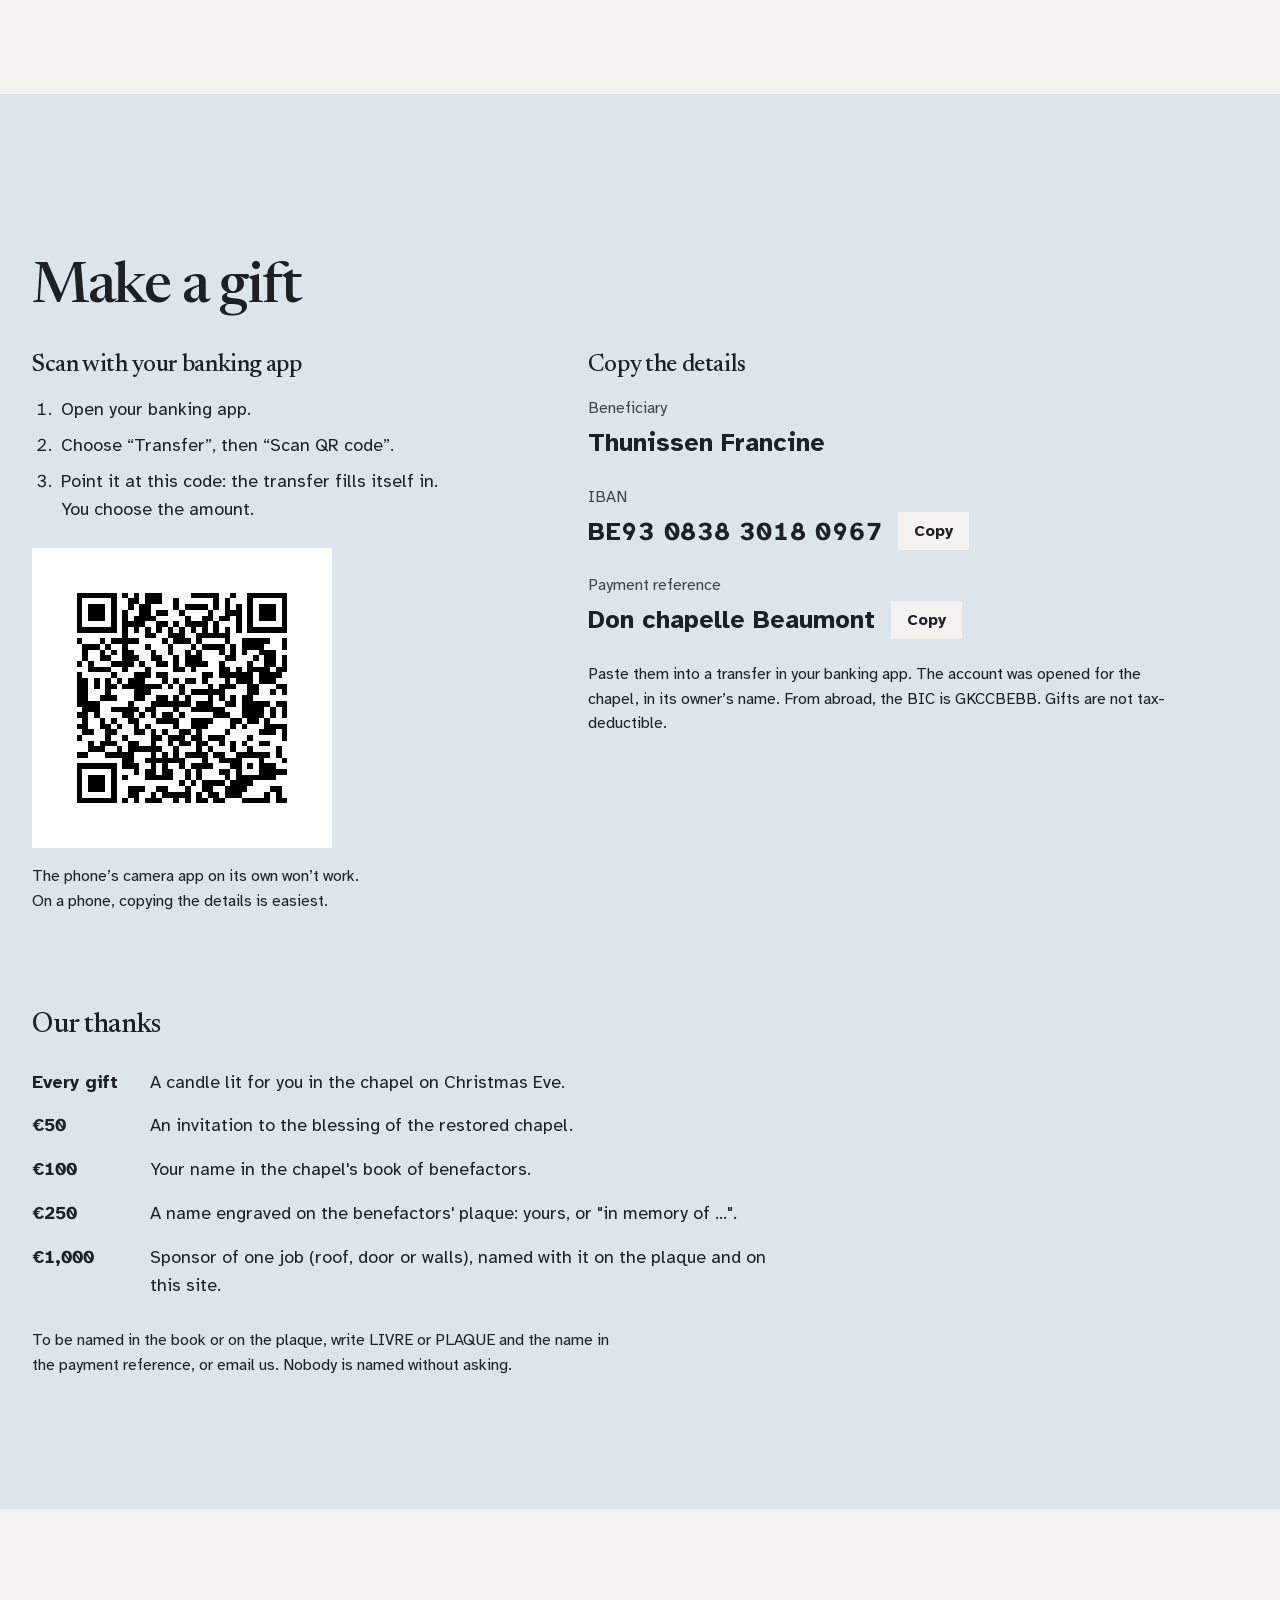
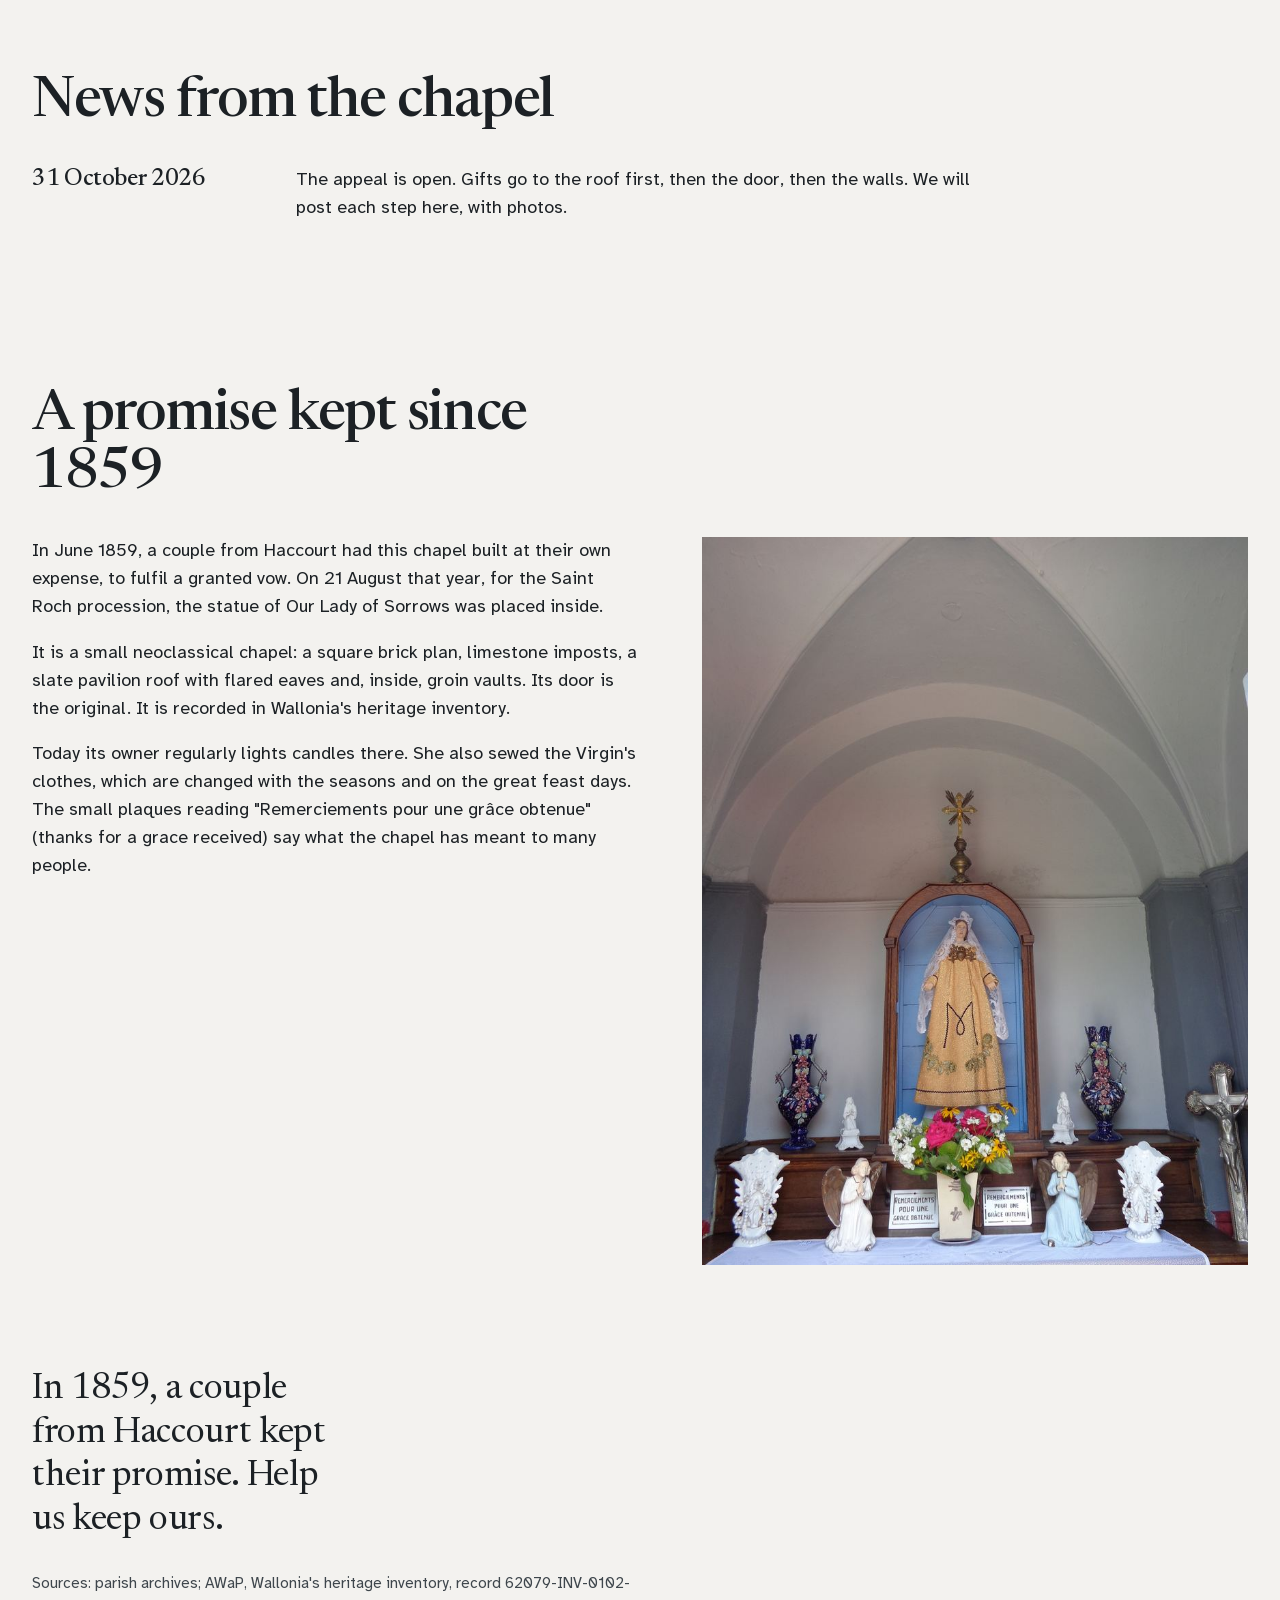
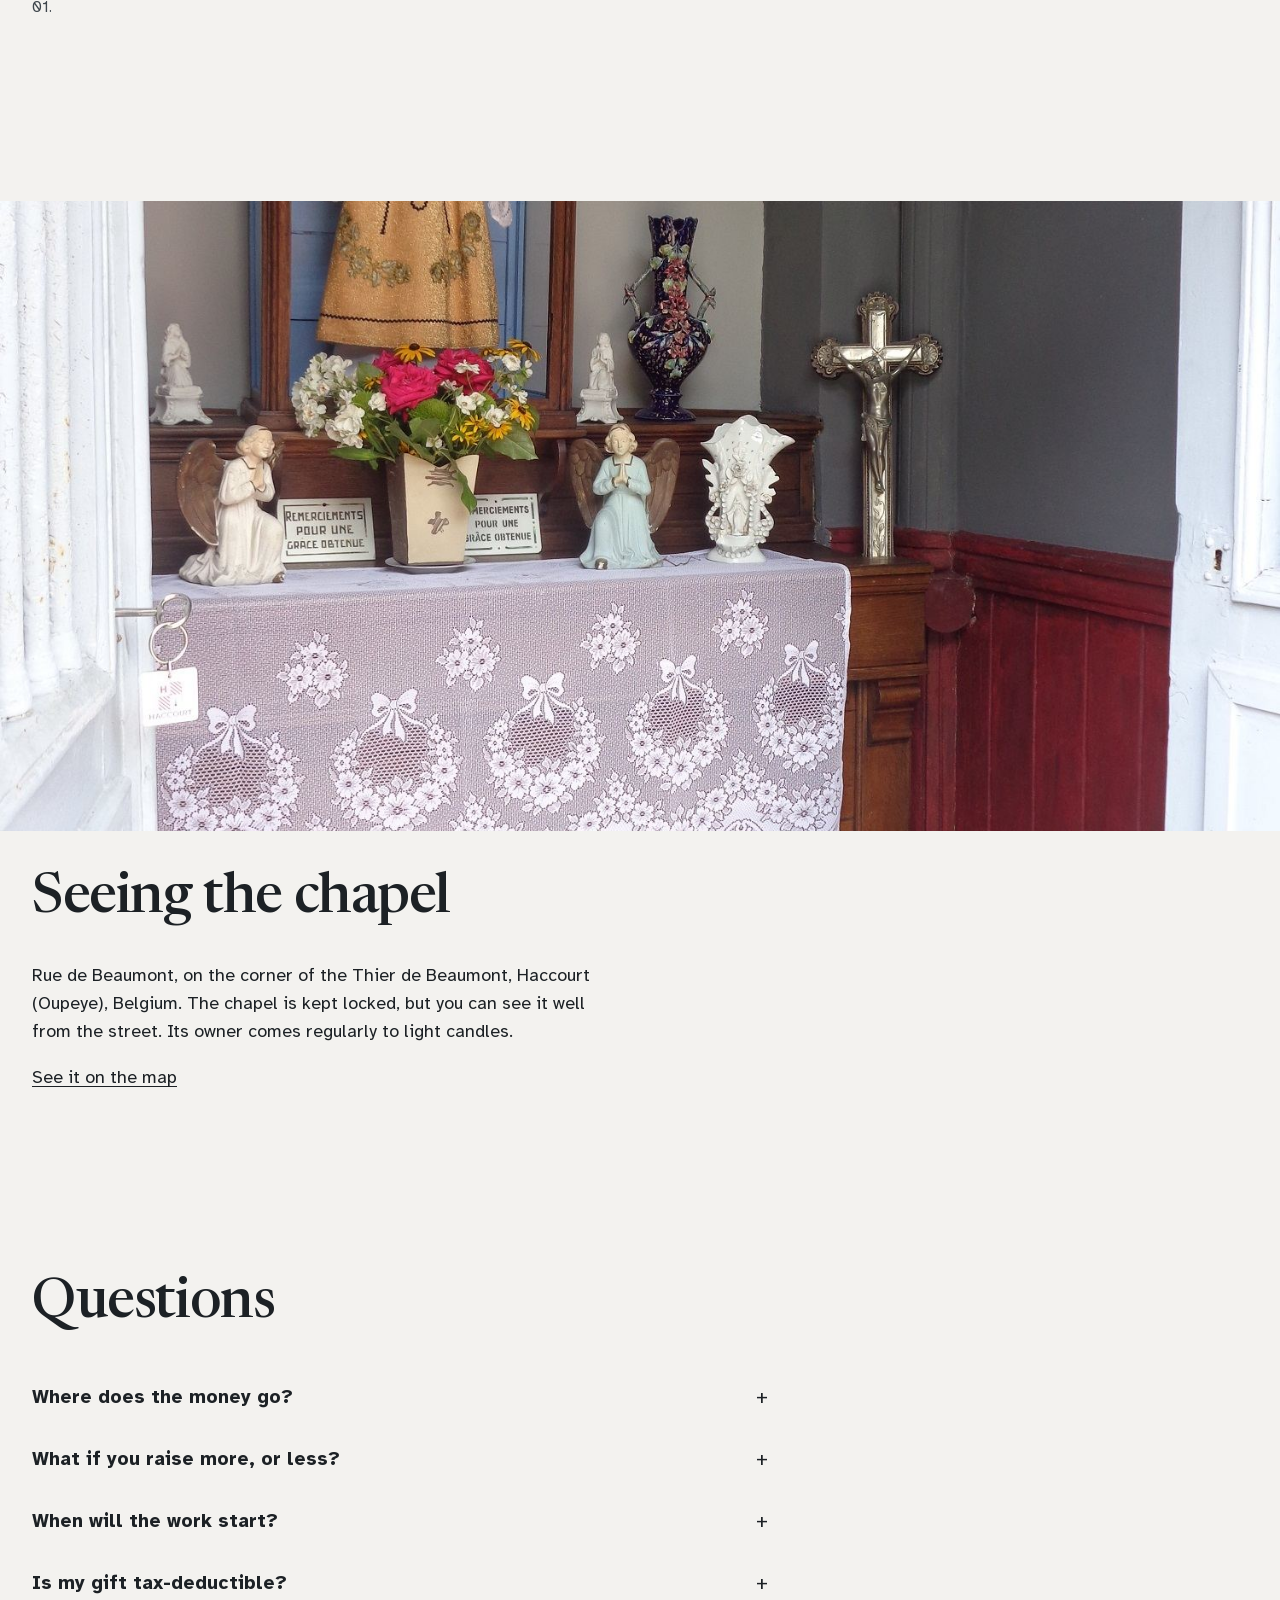
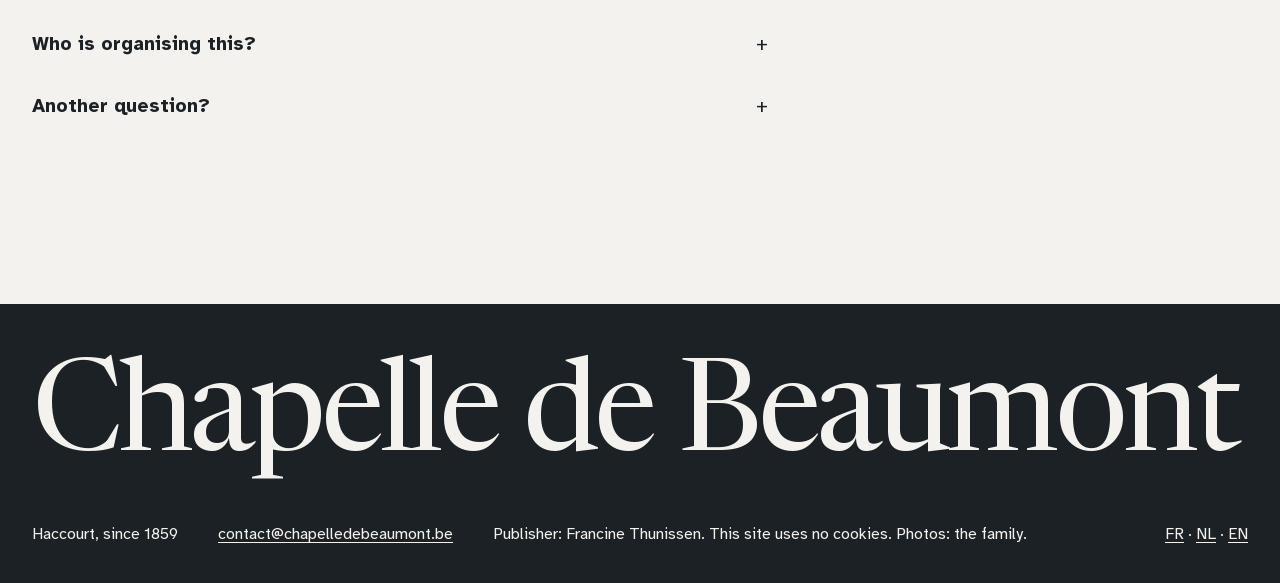
==== commit 0ea63bc7: "News section in FR, NL and EN, with a nav link; section links show from 1080 px so the header never " ====
--- a/en/index.html
+++ b/en/index.html
@@ -29,6 +29,7 @@
   <a class="wordmark" href="/en/">Chapelle de Beaumont</a>
   <nav class="links" aria-label="Sections">
     <a href="#work">The work</a>
+    <a href="#news">News</a>
     <a href="#history">History</a>
     <a href="#visit">Address</a>
     <a href="#questions">Questions</a>
@@ -141,6 +142,14 @@
     <p class="small">To be named in the book or on the plaque, write LIVRE or PLAQUE and the name in the payment reference, or email us. Nobody is named without asking.</p>
   </section>
 
+  <section class="news" id="news" aria-labelledby="news-title">
+    <h2 id="news-title">News from the chapel</h2>
+    <article>
+      <h3><time datetime="2026-10-31">31 October 2026</time></h3>
+      <p>The appeal is open. Gifts go to the roof first, then the door, then the walls. We will post each step here, with photos.</p>
+    </article>
+  </section>
+
   <section class="story" id="history" aria-labelledby="history-title">
     <h2 id="history-title">A promise kept since 1859</h2>
     <div class="story-grid">
--- a/style.css
+++ b/style.css
@@ -88,7 +88,8 @@
 @media (hover: hover) and (pointer: fine) {
   .links a:hover, .langs a:hover { text-decoration: underline; }
 }
-@media (max-width: 899px) { .links, .top .btn-small { display: none; } }
+@media (max-width: 899px) { .top .btn-small { display: none; } }
+@media (max-width: 1079px) { .links { display: none; } }
 
 /* Buttons */
 .btn {
@@ -169,6 +170,16 @@
 .thanks dd { margin: 0; }
 .small { font-size: 1rem; max-width: 60ch; }
 
+/* News: newest first; on wide screens the date sits left of the text */
+.news article { display: grid; gap: 14px 40px; max-width: 62rem; }
+.news article + article { margin-top: 56px; }
+.news h3 { font-size: 1.5rem; }
+.news p { max-width: 58ch; margin: 0; }
+@media (min-width: 900px) {
+  .news article { grid-template-columns: 14rem minmax(0, 1fr); }
+  .news article > :not(h3) { grid-column: 2; }
+}
+
 /* Story */
 .story-grid { display: grid; gap: 40px; }
 .story-text p { max-width: 58ch; margin: 0 0 1em; }
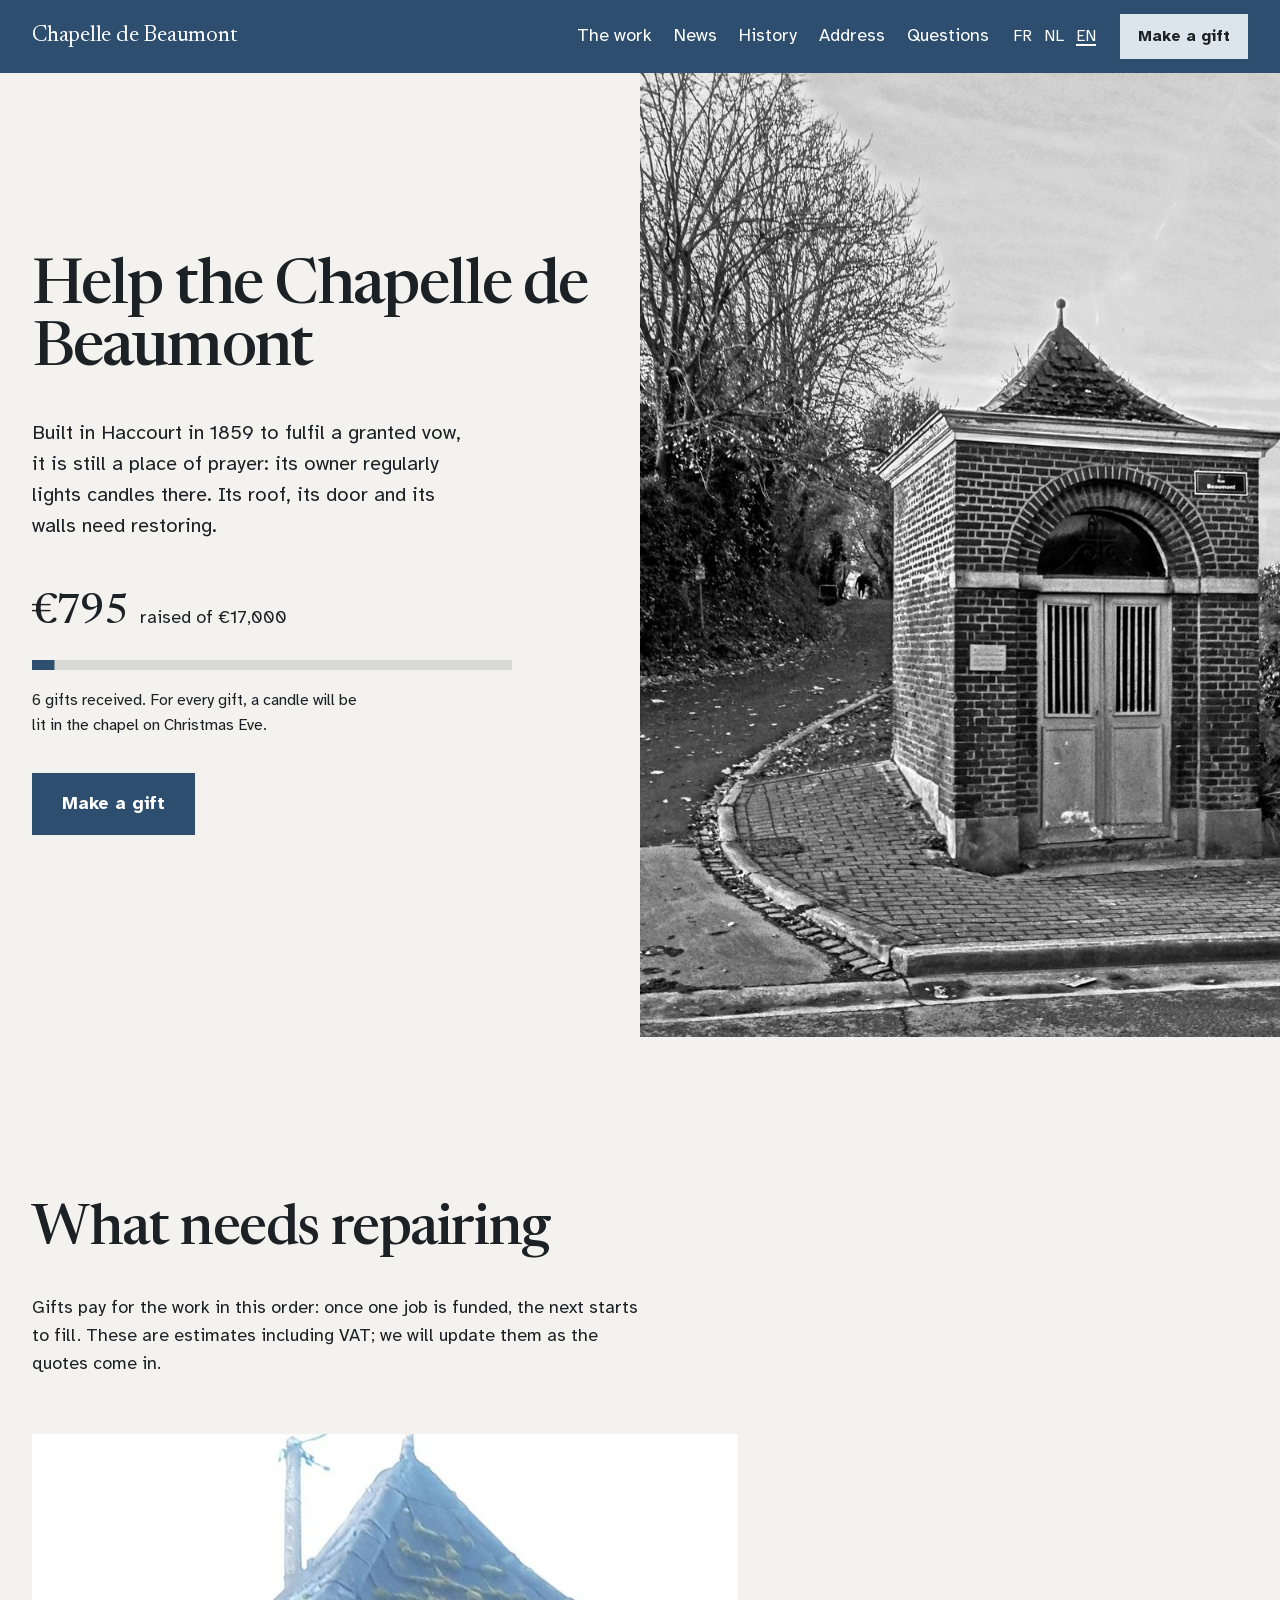
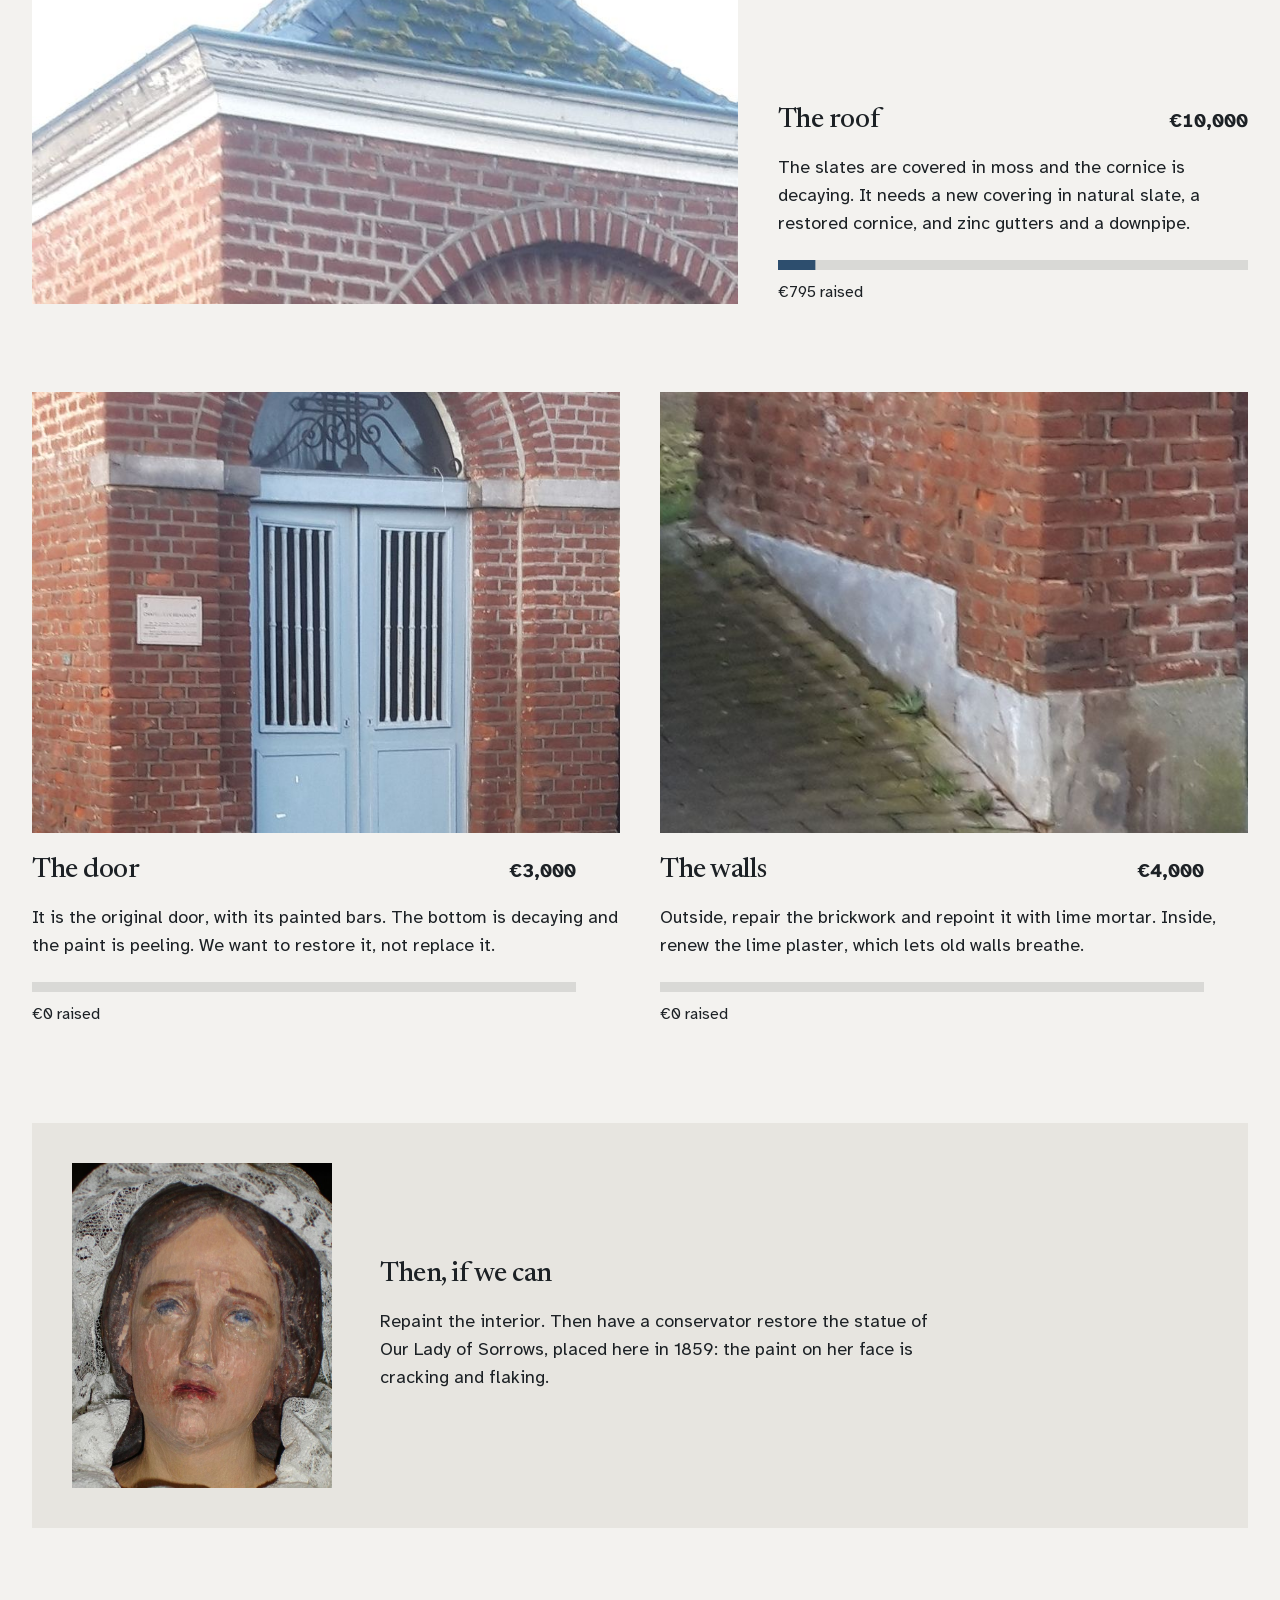
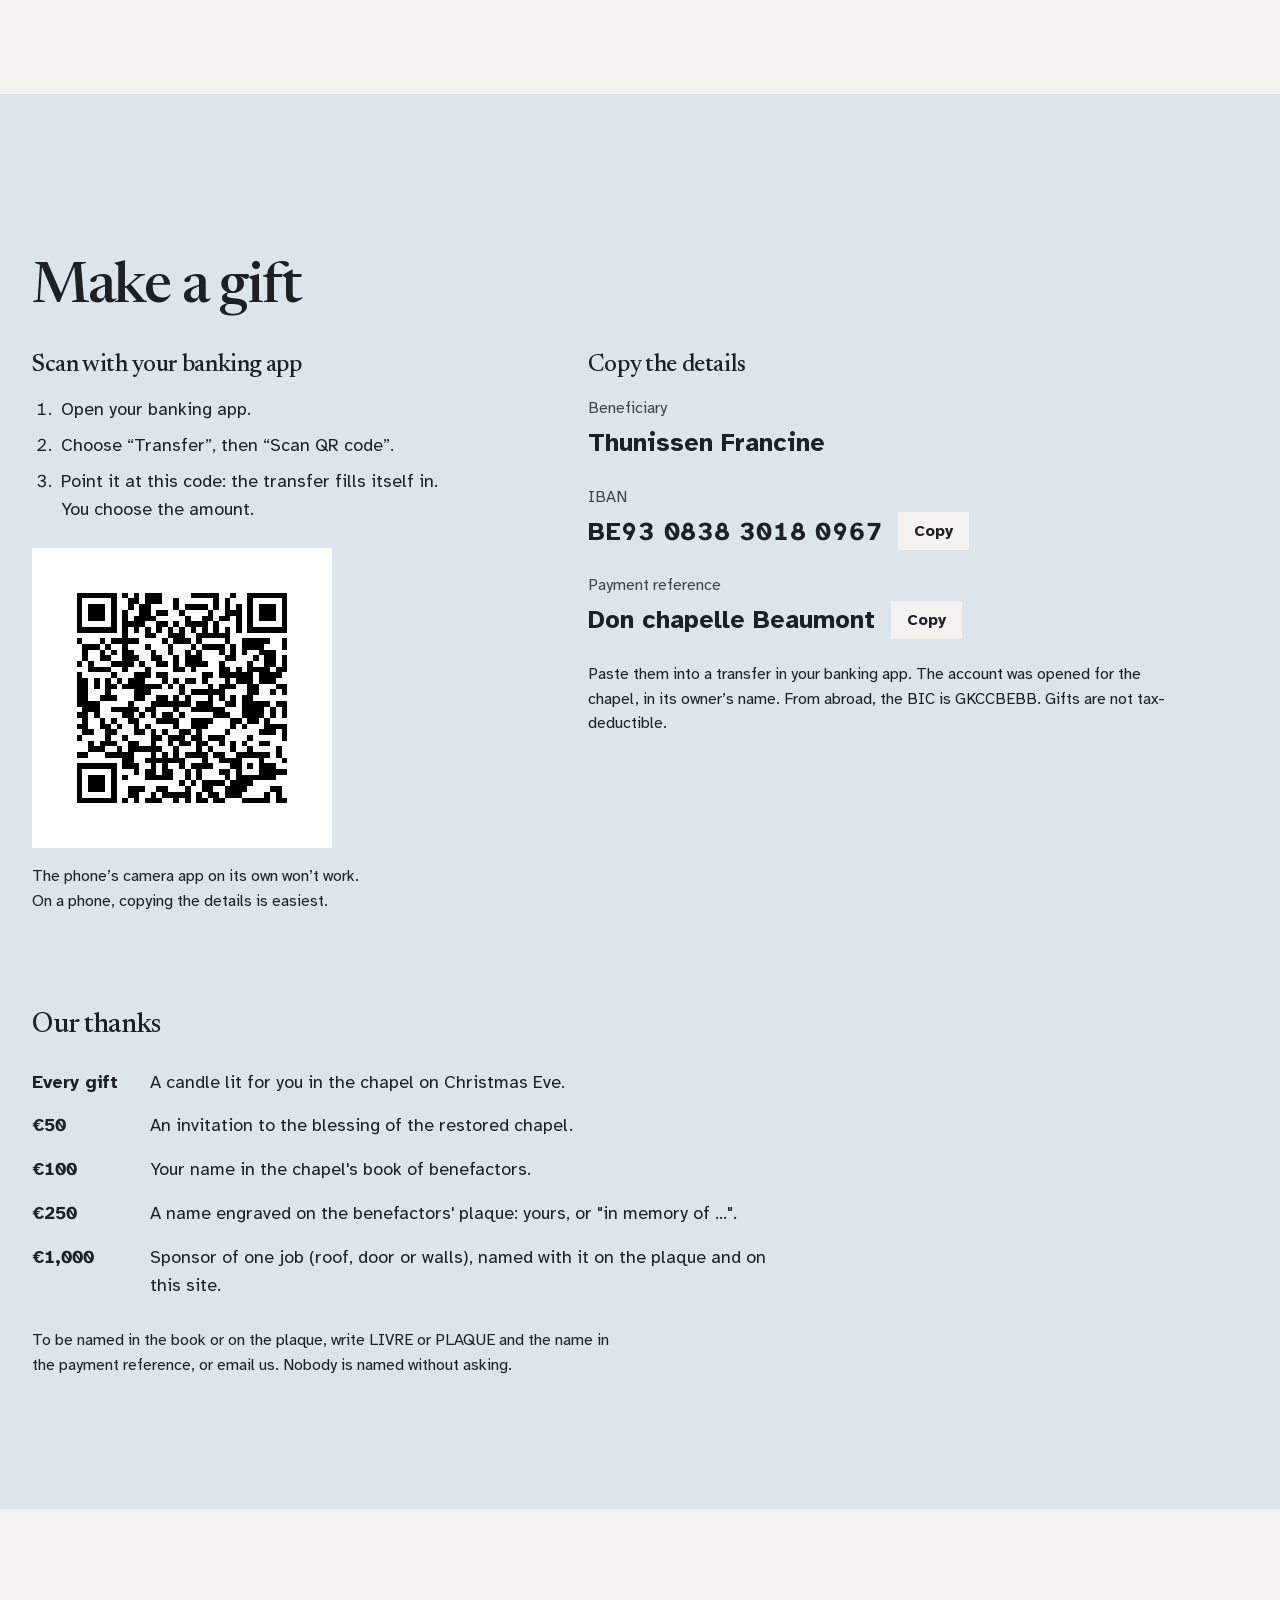
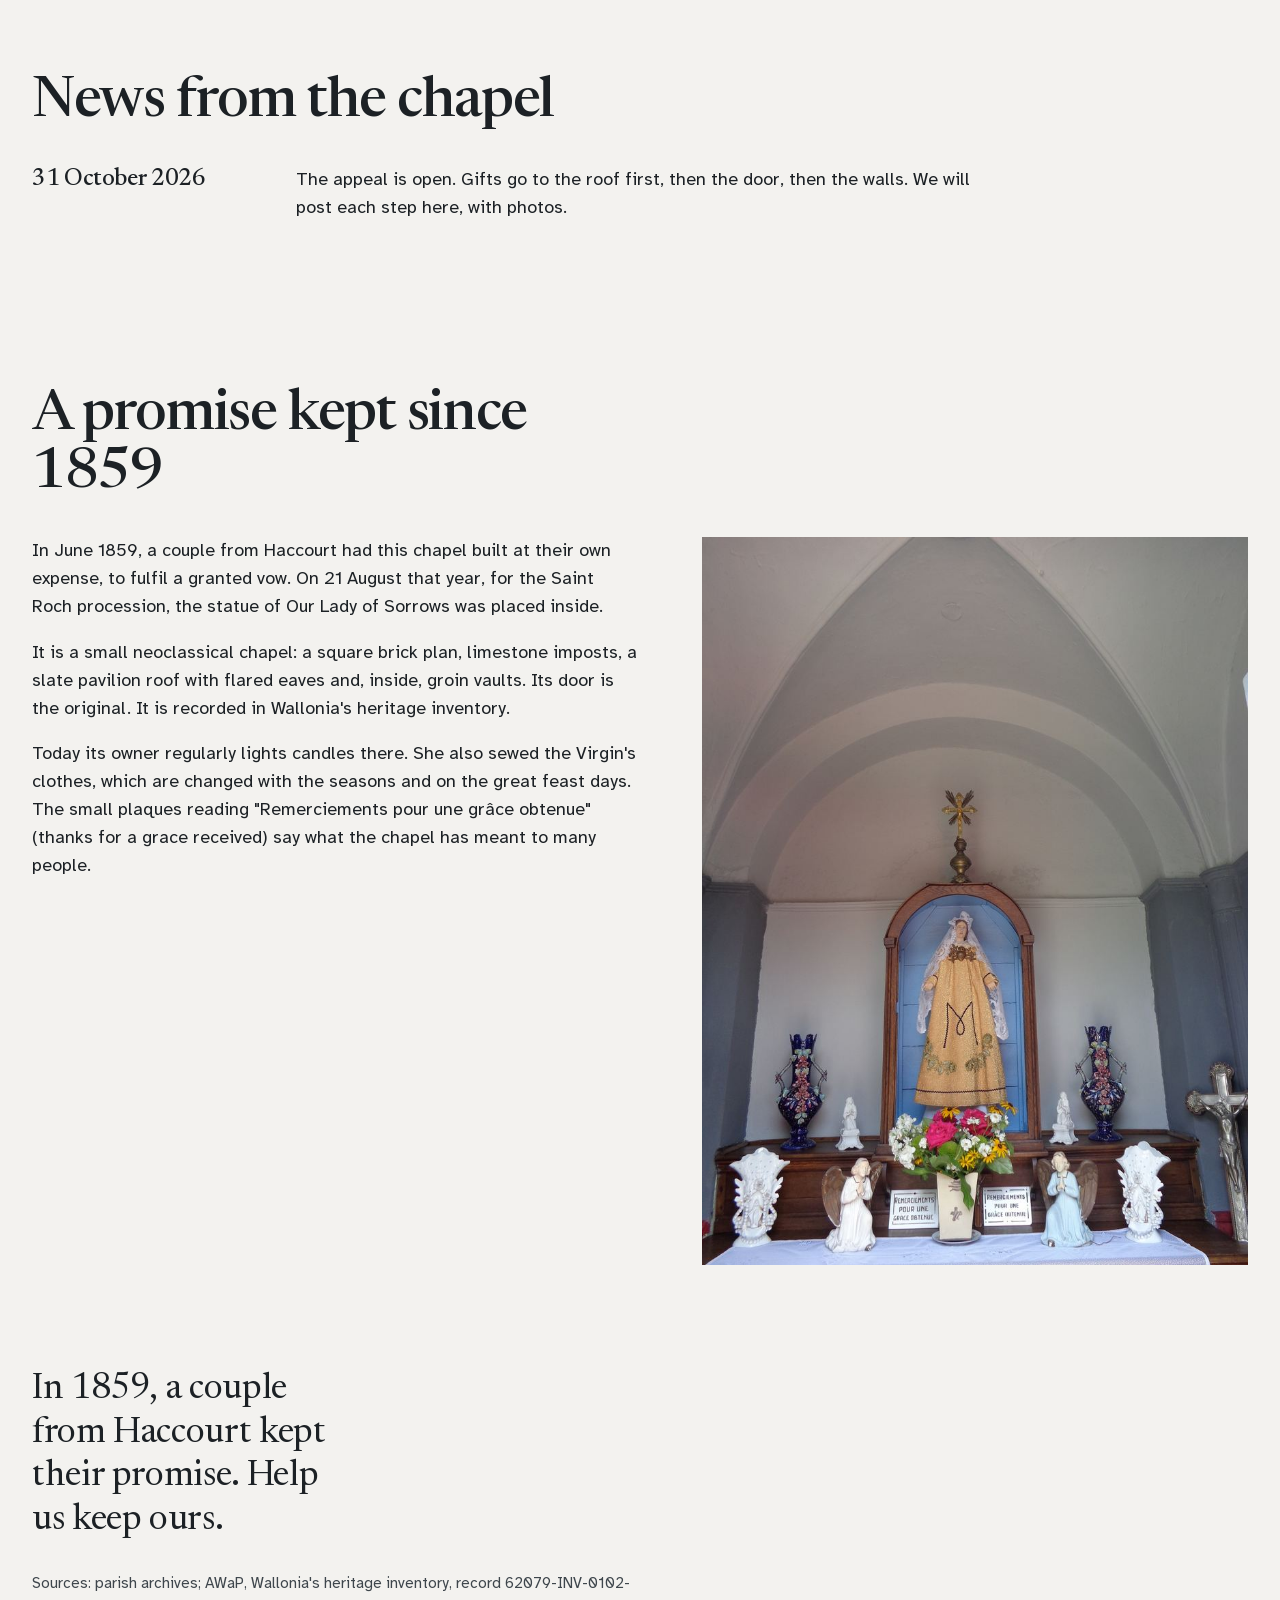
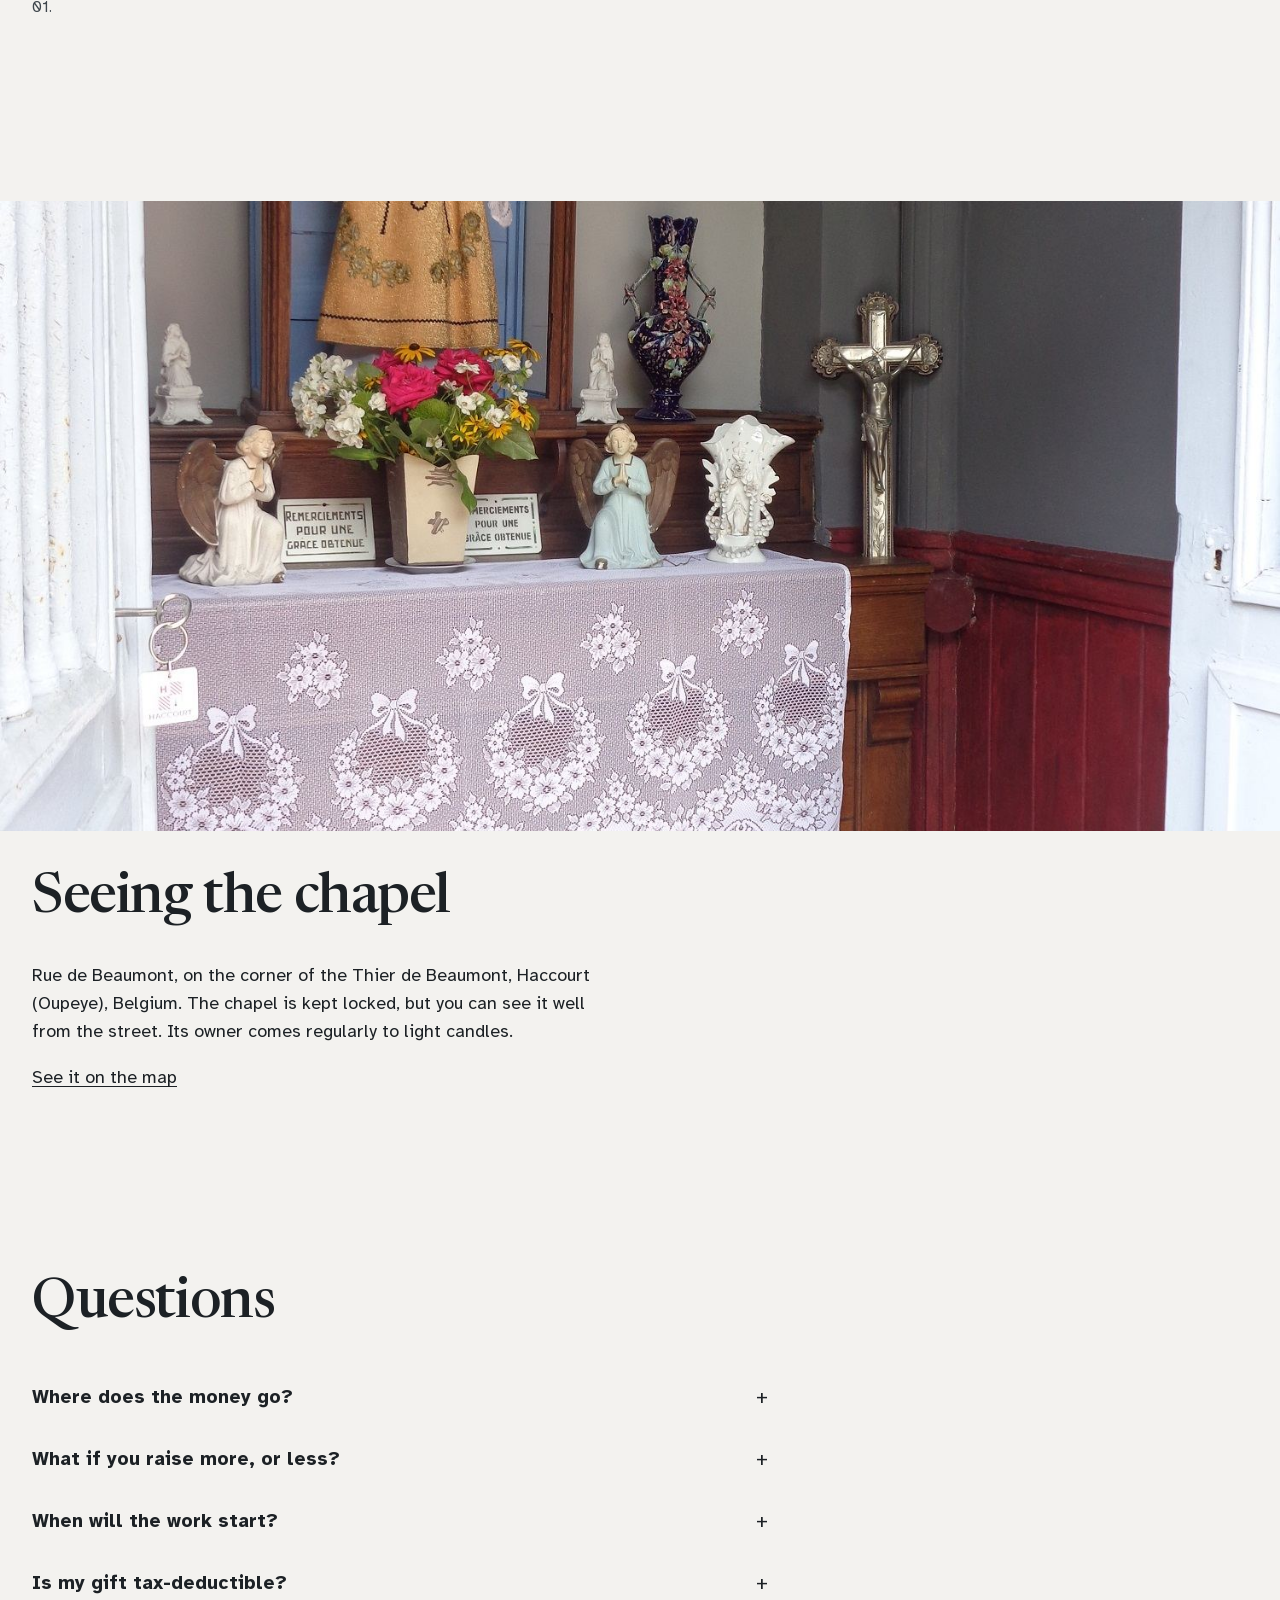
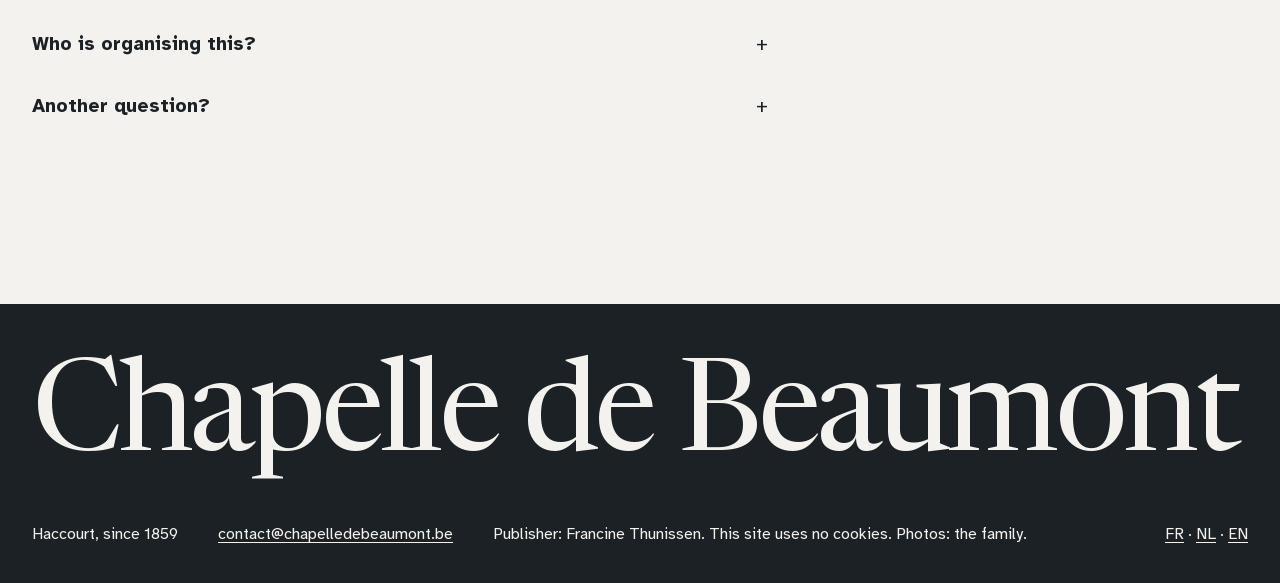
==== commit 177b9a7a: "Total raised: 795 € from 6 gifts (as of 23 Nov 2026) Co-Authored-By: Claude Opus 5.5 <noreply@anthro" ====
--- a/en/index.html
+++ b/en/index.html
@@ -22,7 +22,7 @@
 <script type="module" src="/app.js"></script>
 <script type="application/ld+json">{"@context": "https://schema.org", "@type": ["Church", "LandmarksOrHistoricalBuildings"], "name": "Chapelle de Beaumont", "alternateName": ["Chapelle Beaumont", "Chapelle Notre-Dame des Sept Douleurs"], "description": "Neoclassical chapel built in 1859 on rue de Beaumont in Haccourt (Oupeye), Belgium, dedicated to Our Lady of Sorrows. Fundraising to restore its roof, door and walls.", "url": "https://chapelledebeaumont.be/en/", "image": "https://chapelledebeaumont.be/img/og-en.jpg", "address": {"@type": "PostalAddress", "streetAddress": "Rue de Beaumont", "addressLocality": "Haccourt", "addressRegion": "Liège", "postalCode": "4684", "addressCountry": "BE"}, "geo": {"@type": "GeoCoordinates", "latitude": 50.7371013, "longitude": 5.6656834}, "hasMap": "https://maps.app.goo.gl/DFtRdm73fBxWgoe66"}</script>
 </head>
-<body data-goal="17000" data-last-total="0" data-last-count="0" data-last-date="" data-sheet="">
+<body data-goal="17000" data-last-total="795" data-last-count="6" data-last-date="23/11/2026" data-sheet="">
 <a class="skip" href="#content">Skip to content</a>
 
 <header class="top">
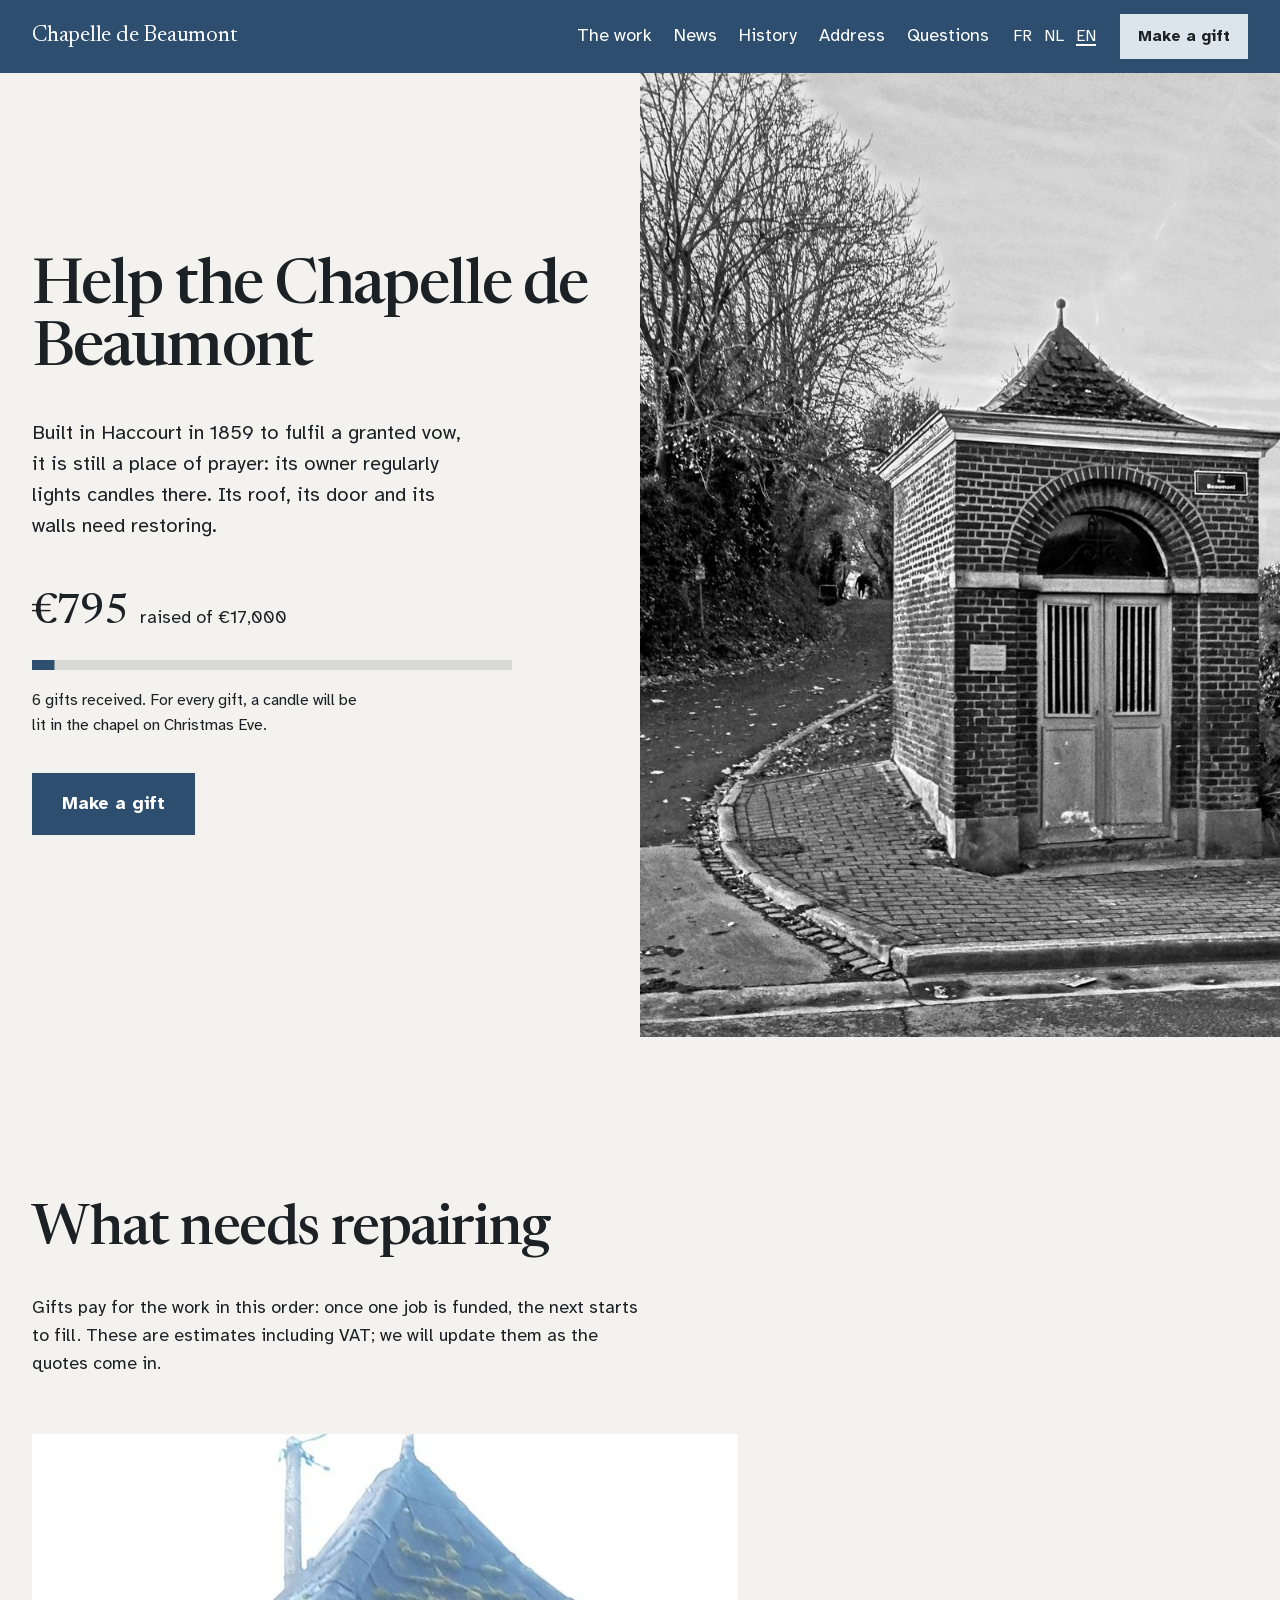
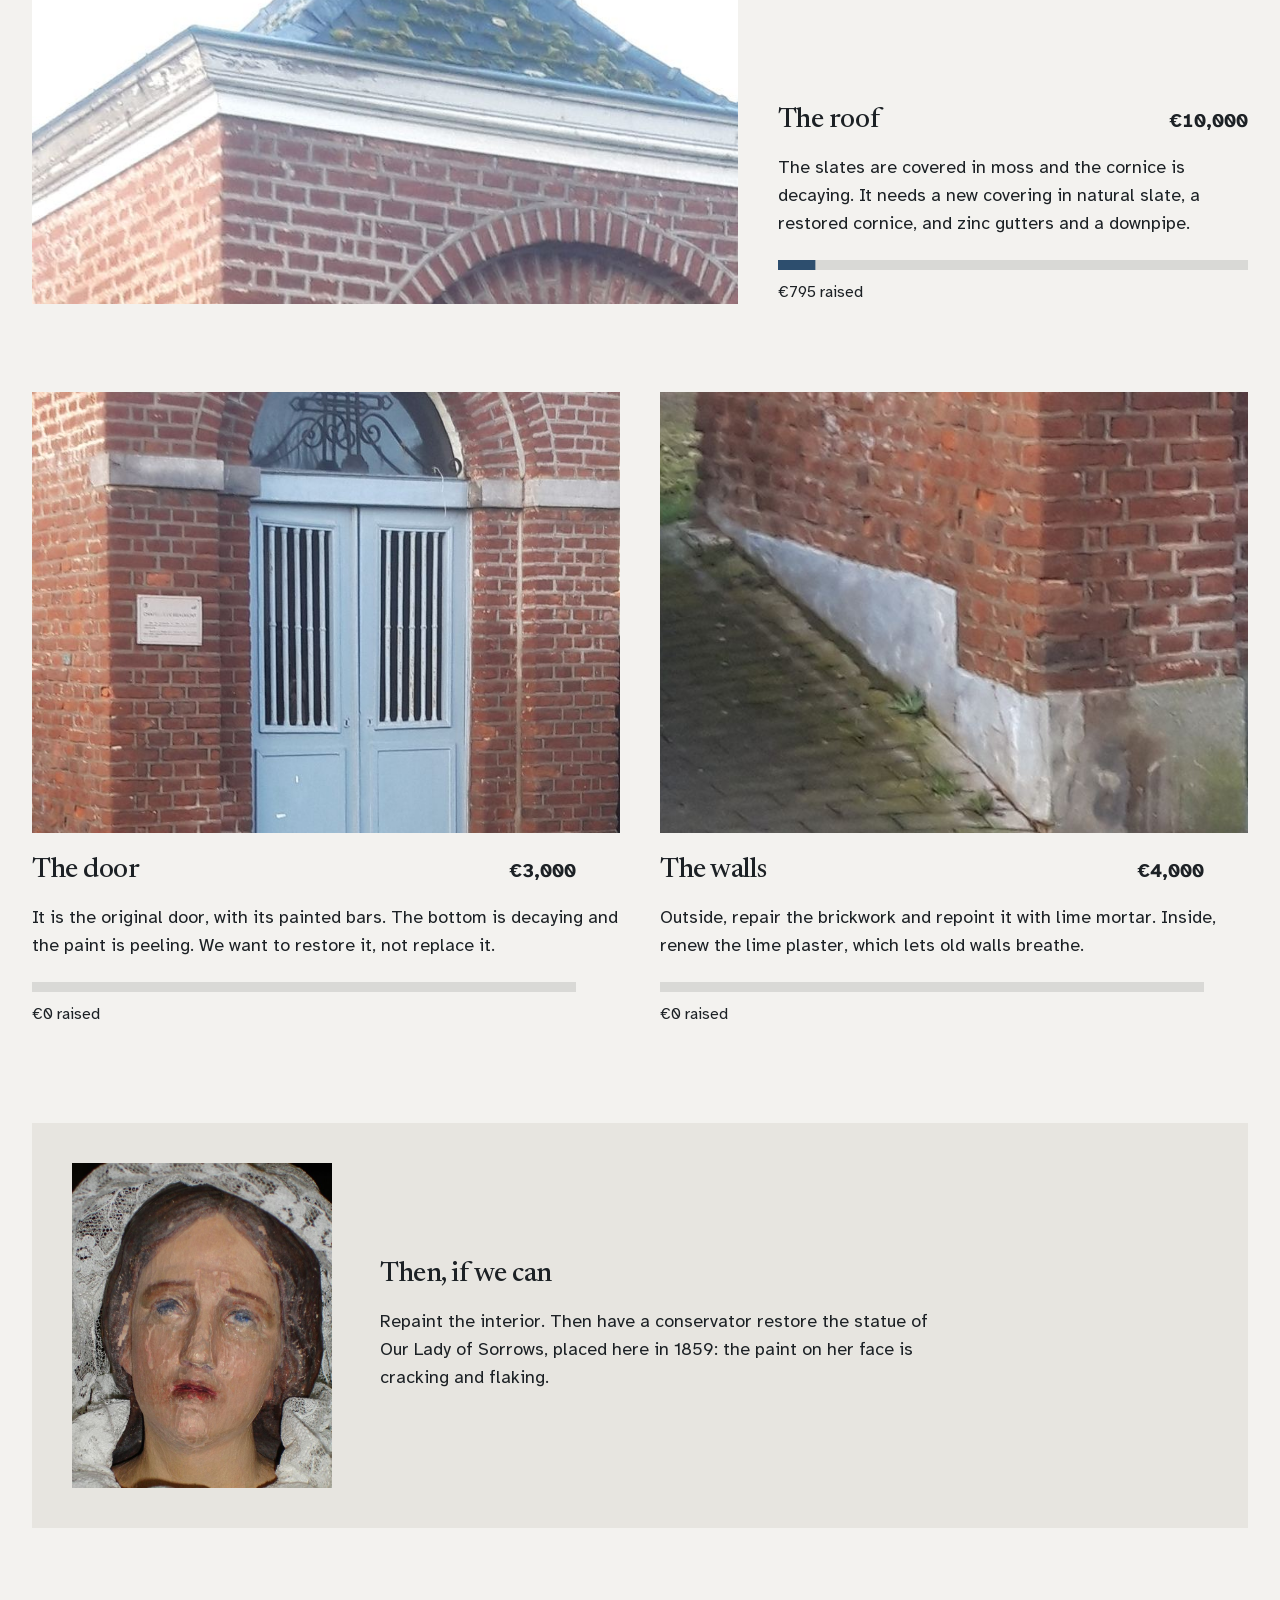
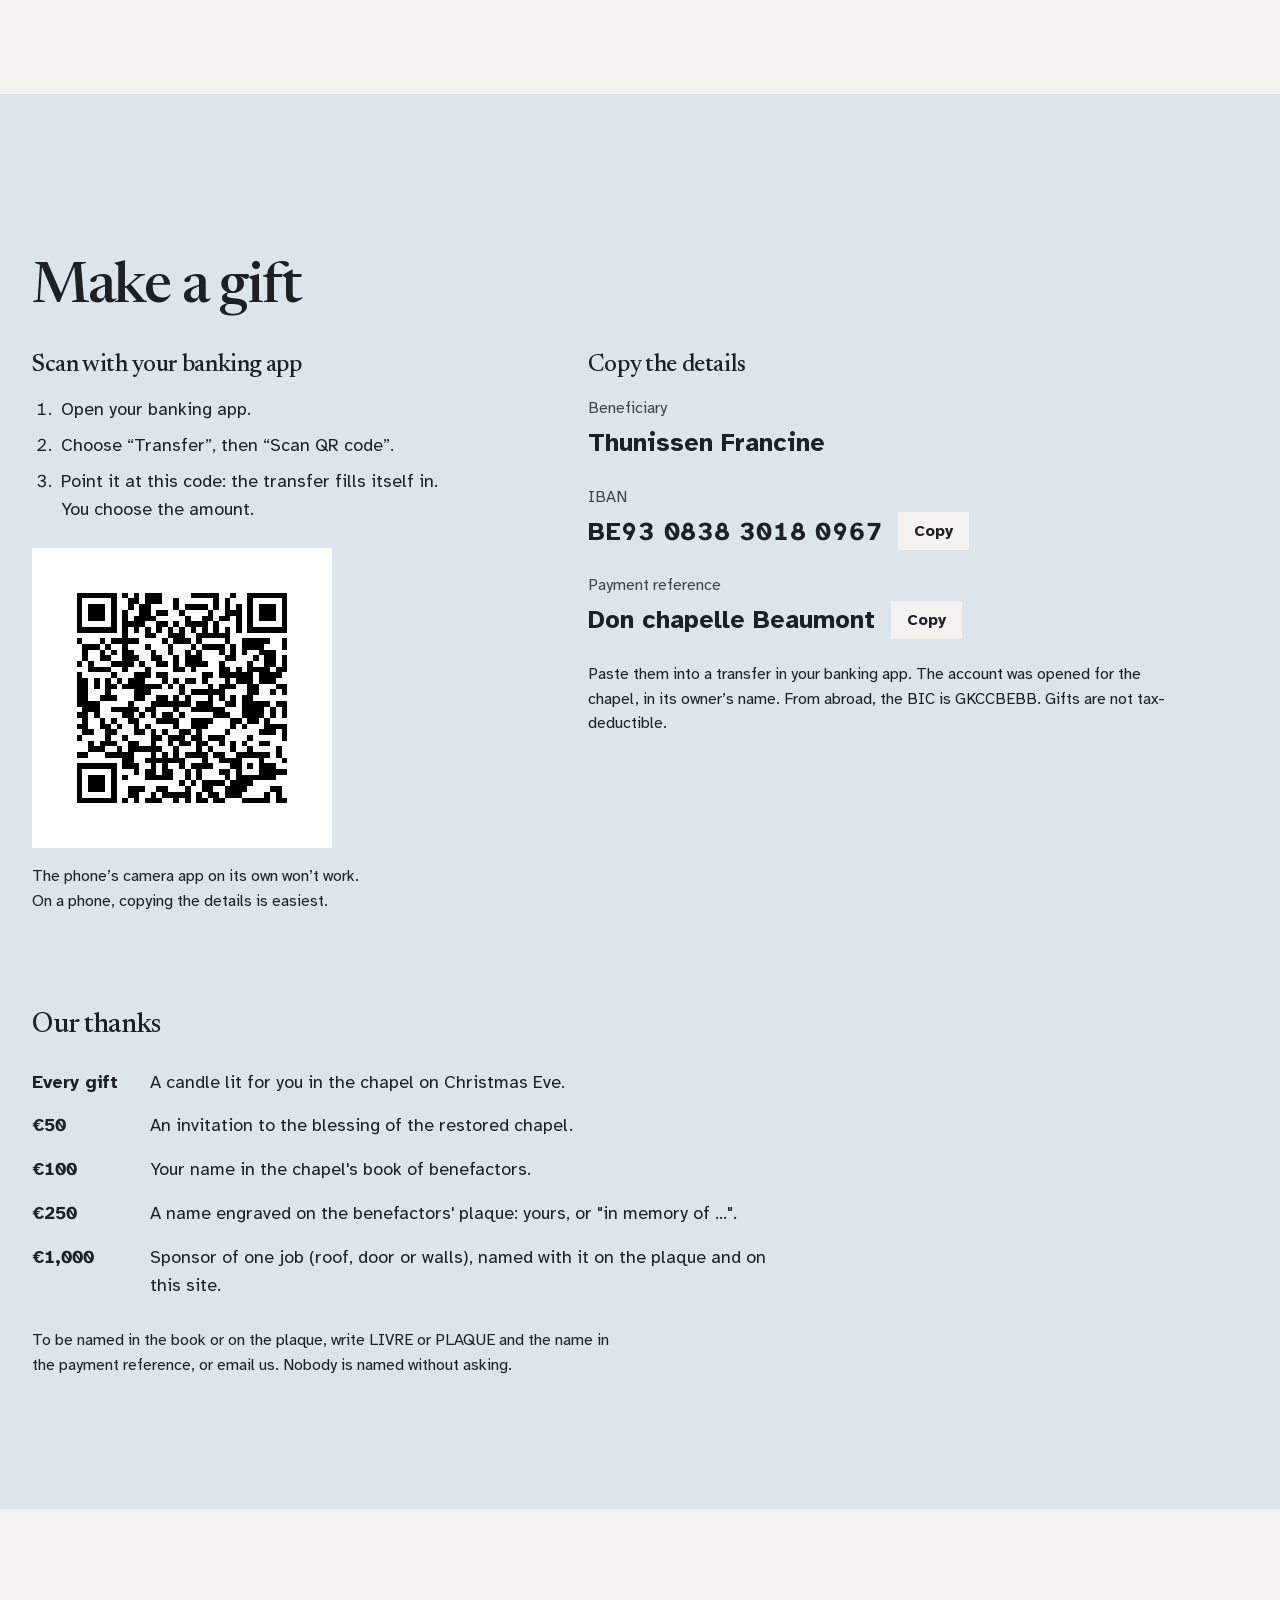
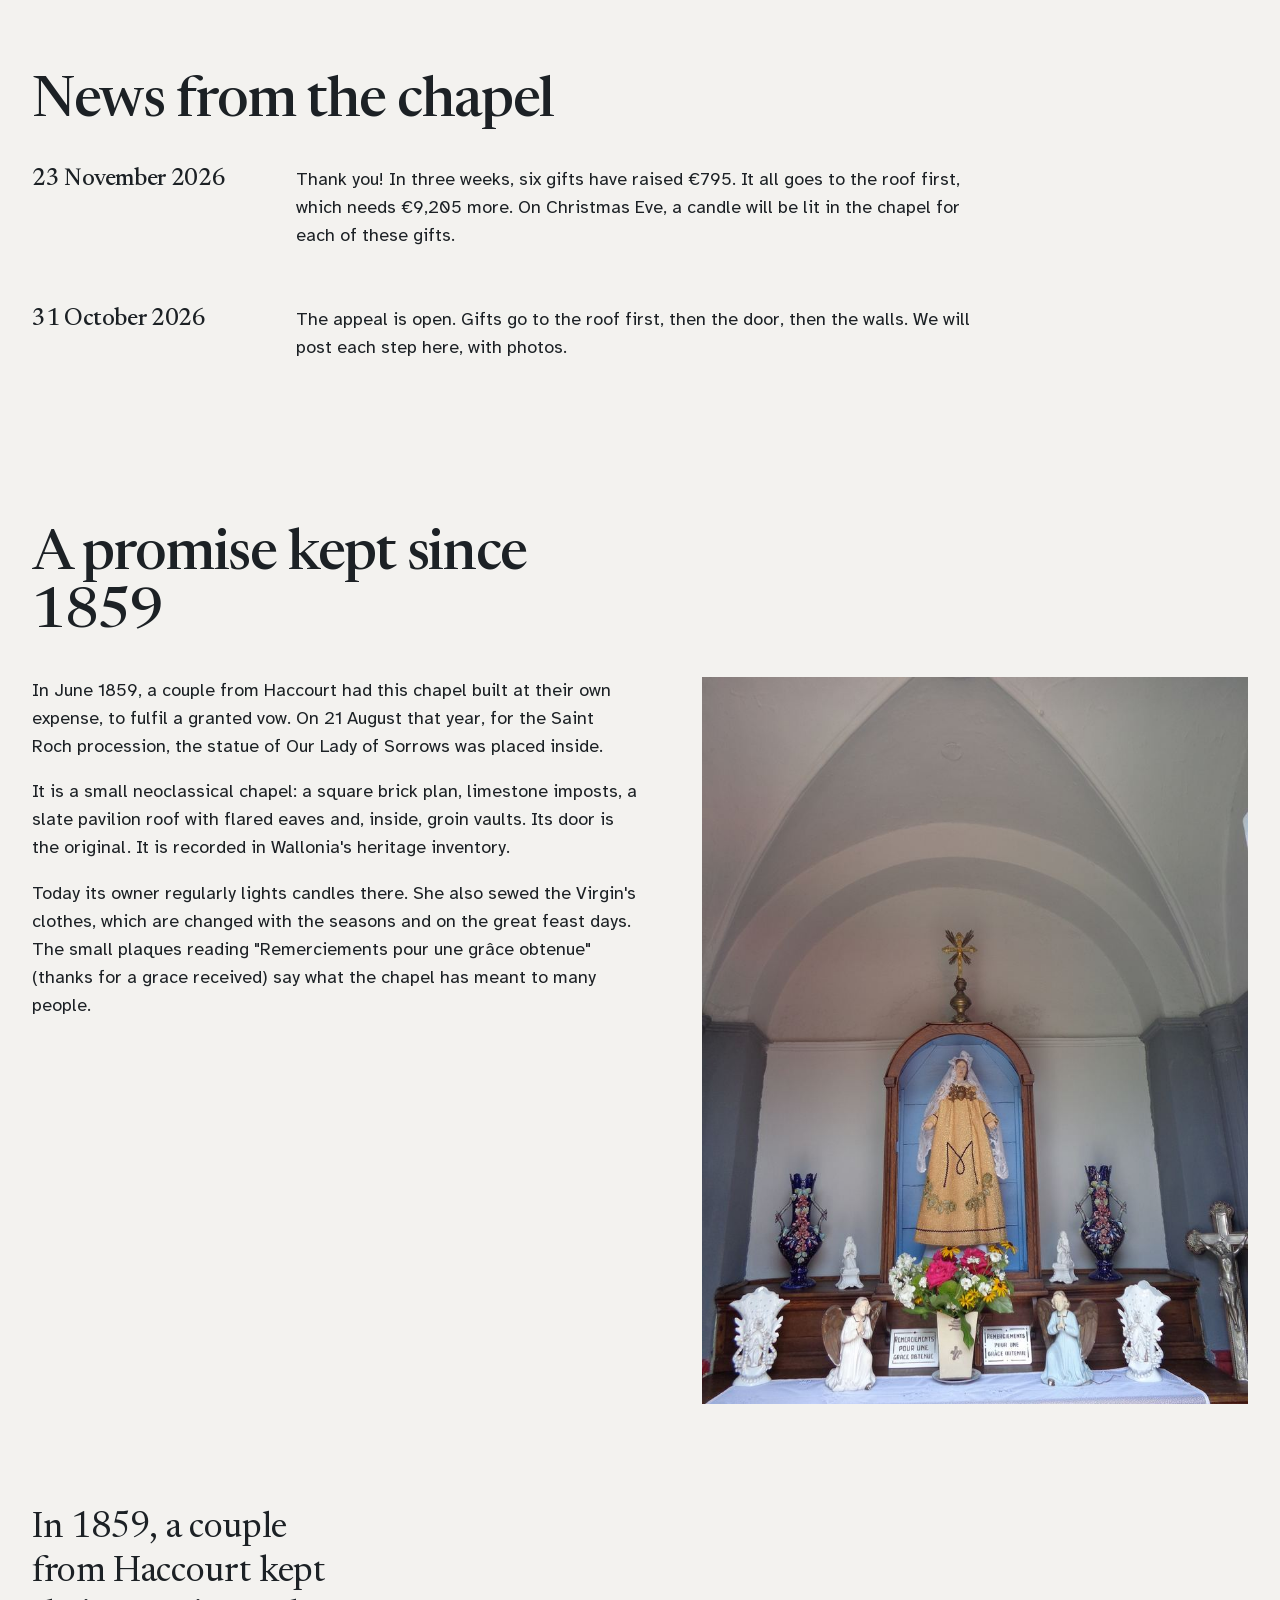
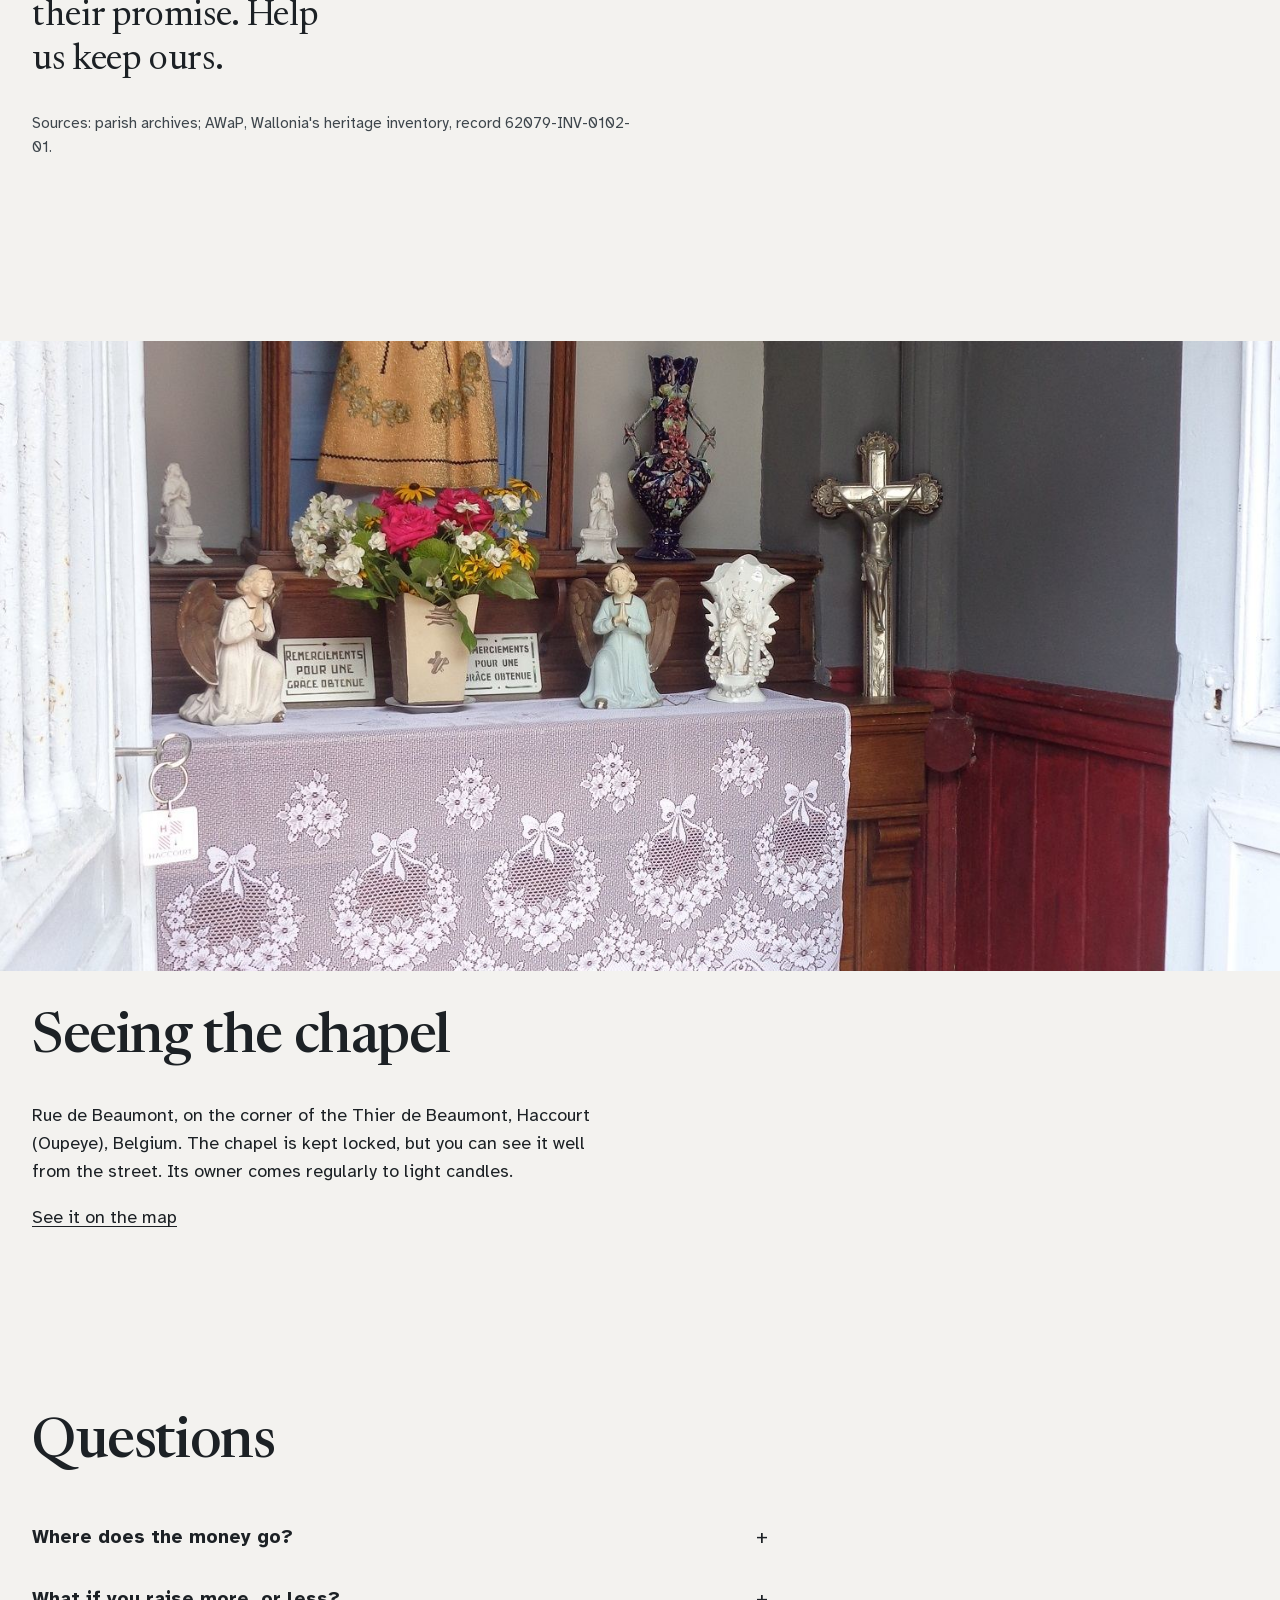
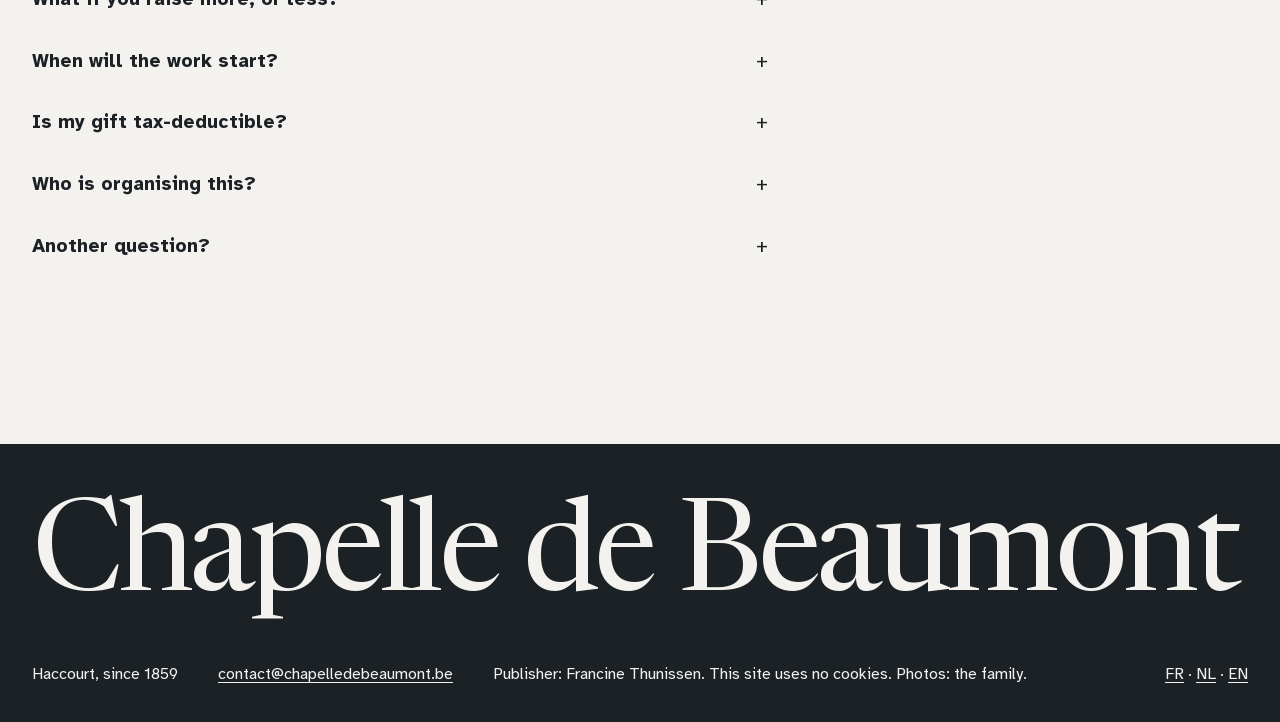
==== commit ba7b1495: "News: thank you for the first 795 € from six gifts (23 Nov 2026) Co-Authored-By: Claude Opus 5.5 <no" ====
--- a/en/index.html
+++ b/en/index.html
@@ -145,6 +145,10 @@
   <section class="news" id="news" aria-labelledby="news-title">
     <h2 id="news-title">News from the chapel</h2>
     <article>
+      <h3><time datetime="2026-11-23">23 November 2026</time></h3>
+      <p>Thank you! In three weeks, six gifts have raised €795. It all goes to the roof first, which needs €9,205 more. On Christmas Eve, a candle will be lit in the chapel for each of these gifts.</p>
+    </article>
+    <article>
       <h3><time datetime="2026-10-31">31 October 2026</time></h3>
       <p>The appeal is open. Gifts go to the roof first, then the door, then the walls. We will post each step here, with photos.</p>
     </article>
